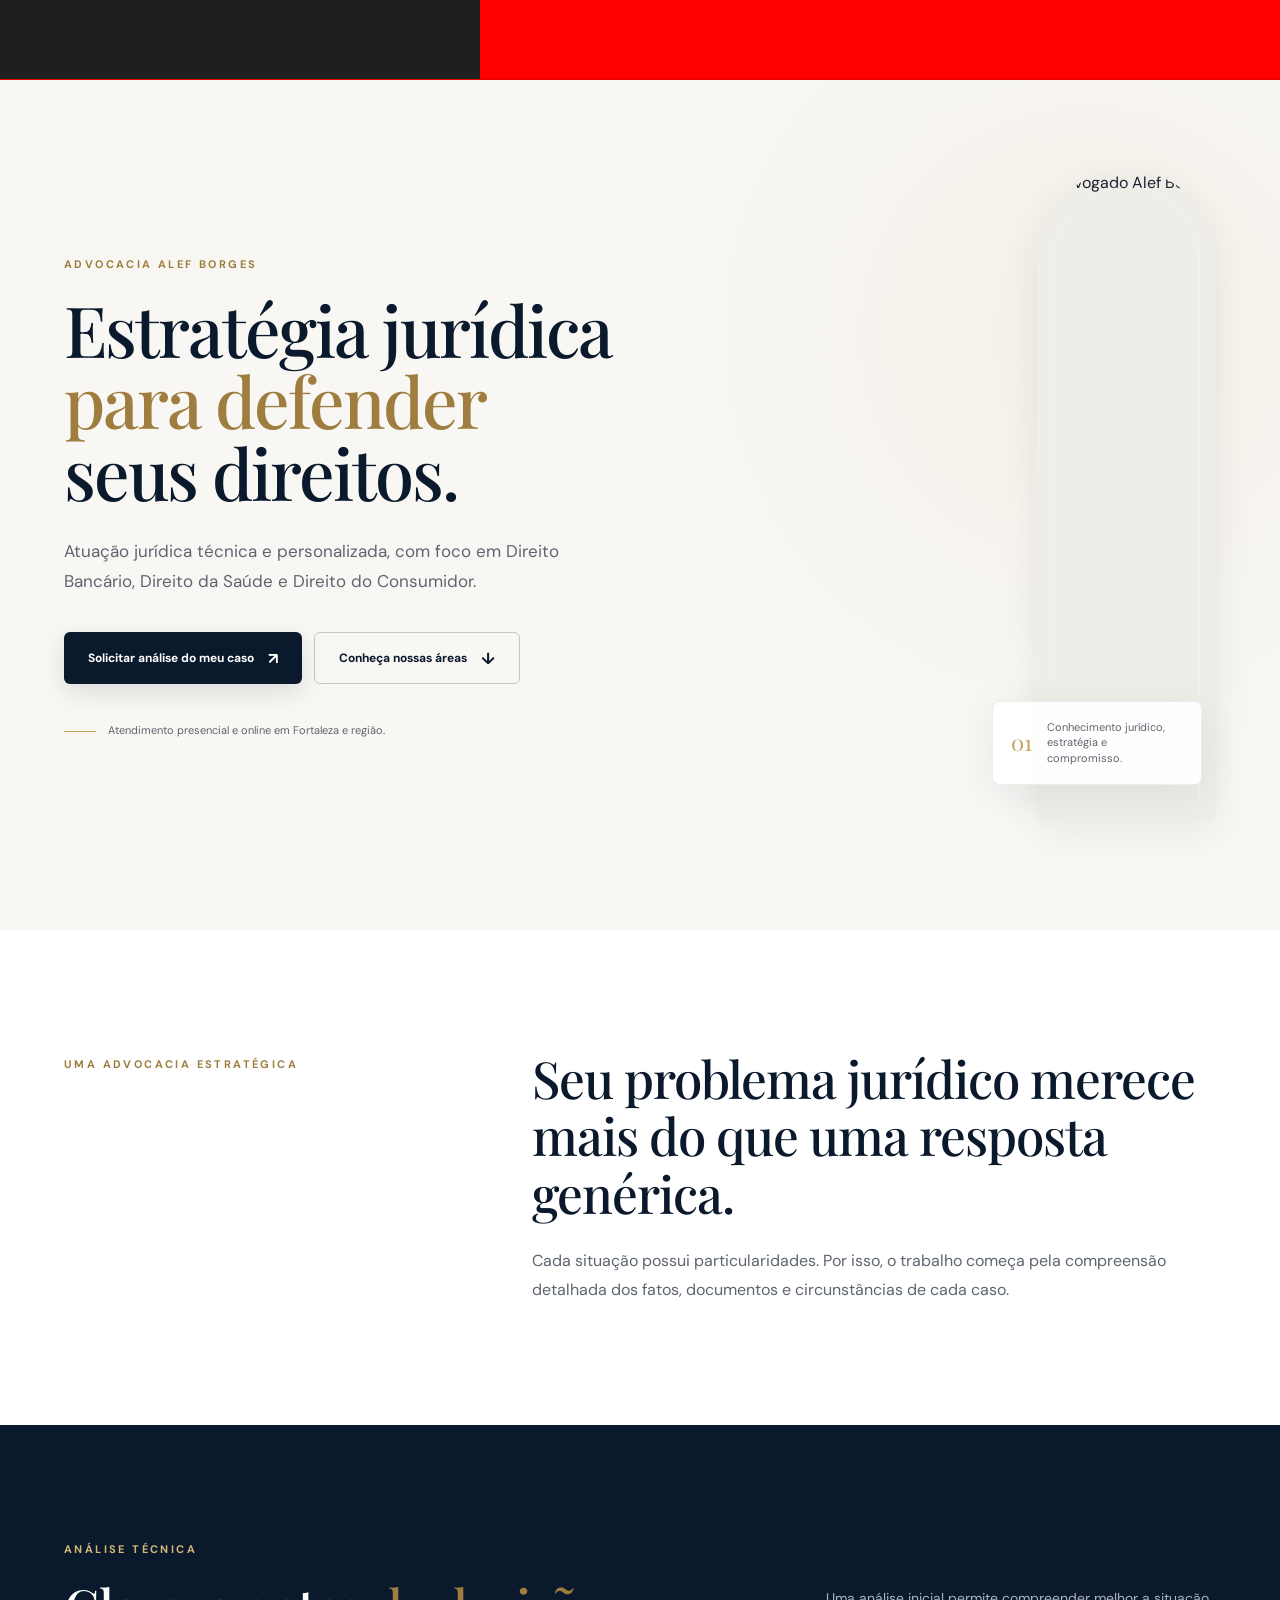
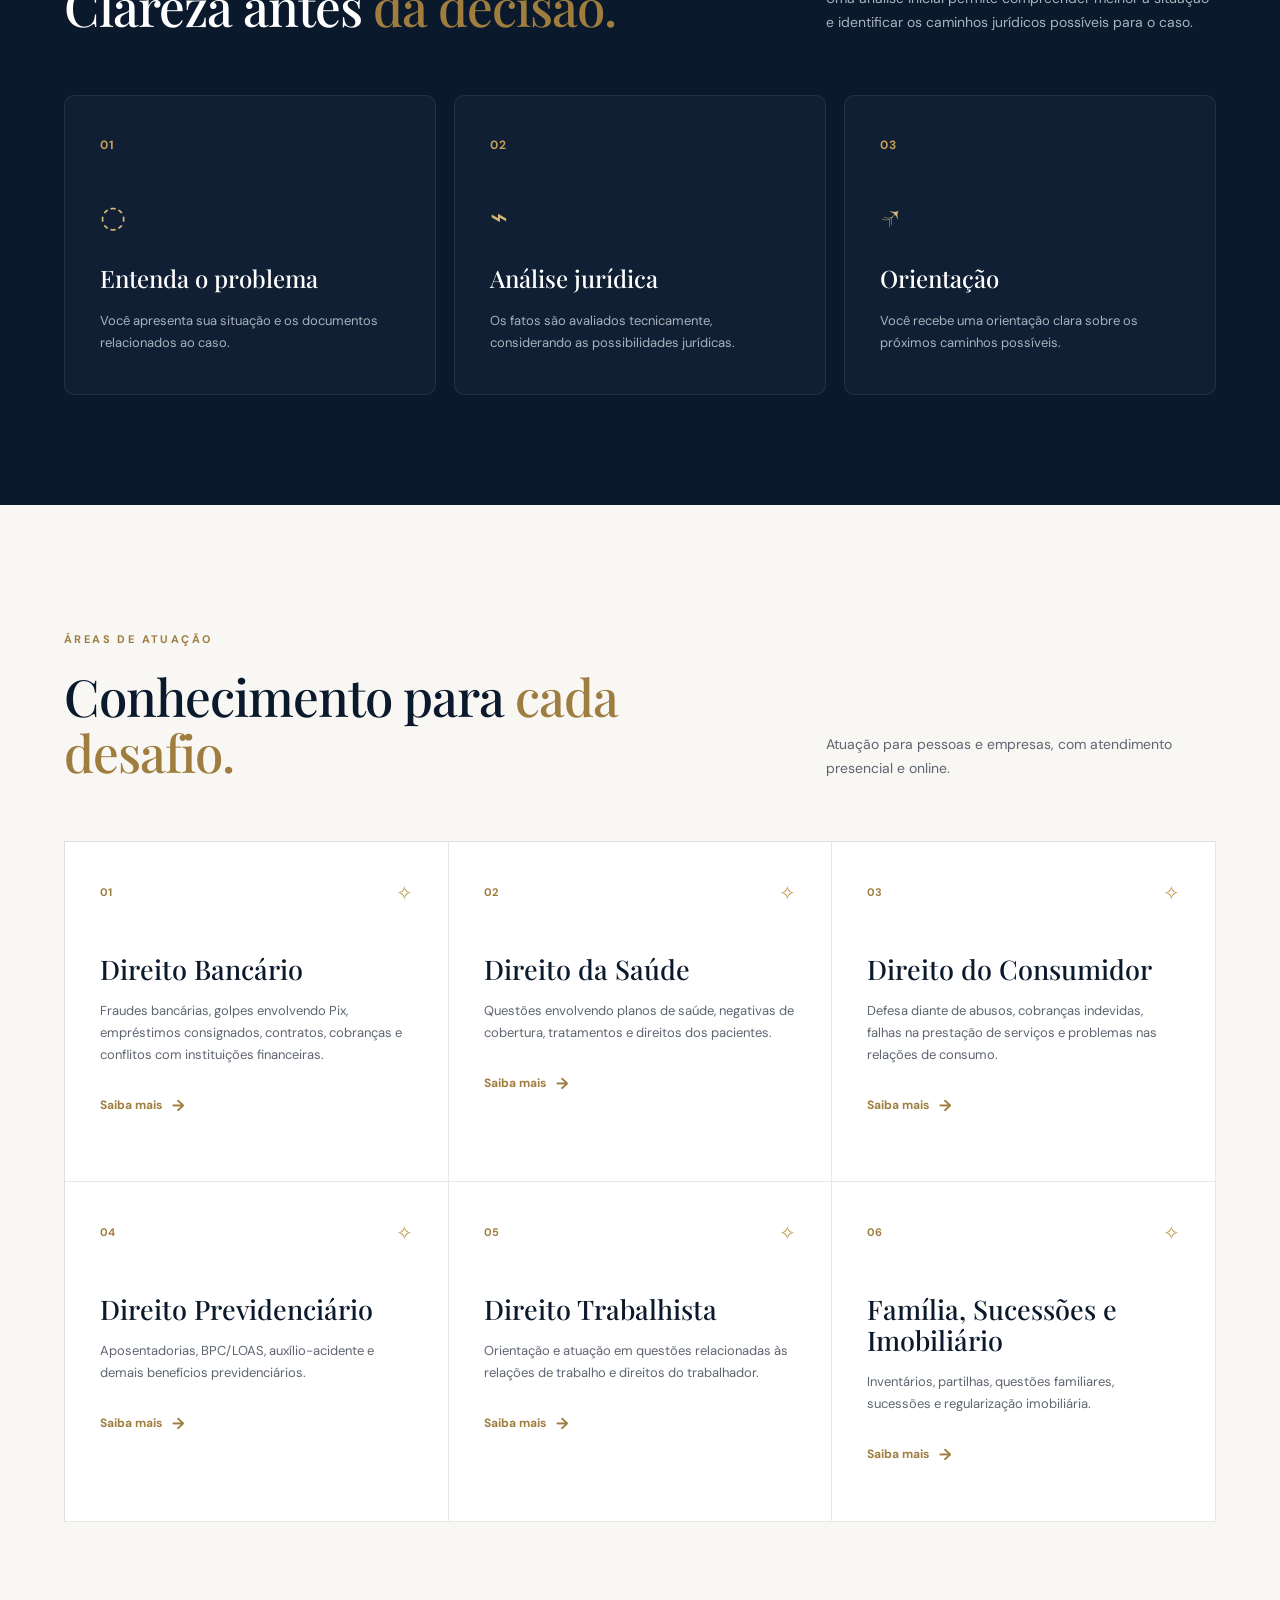
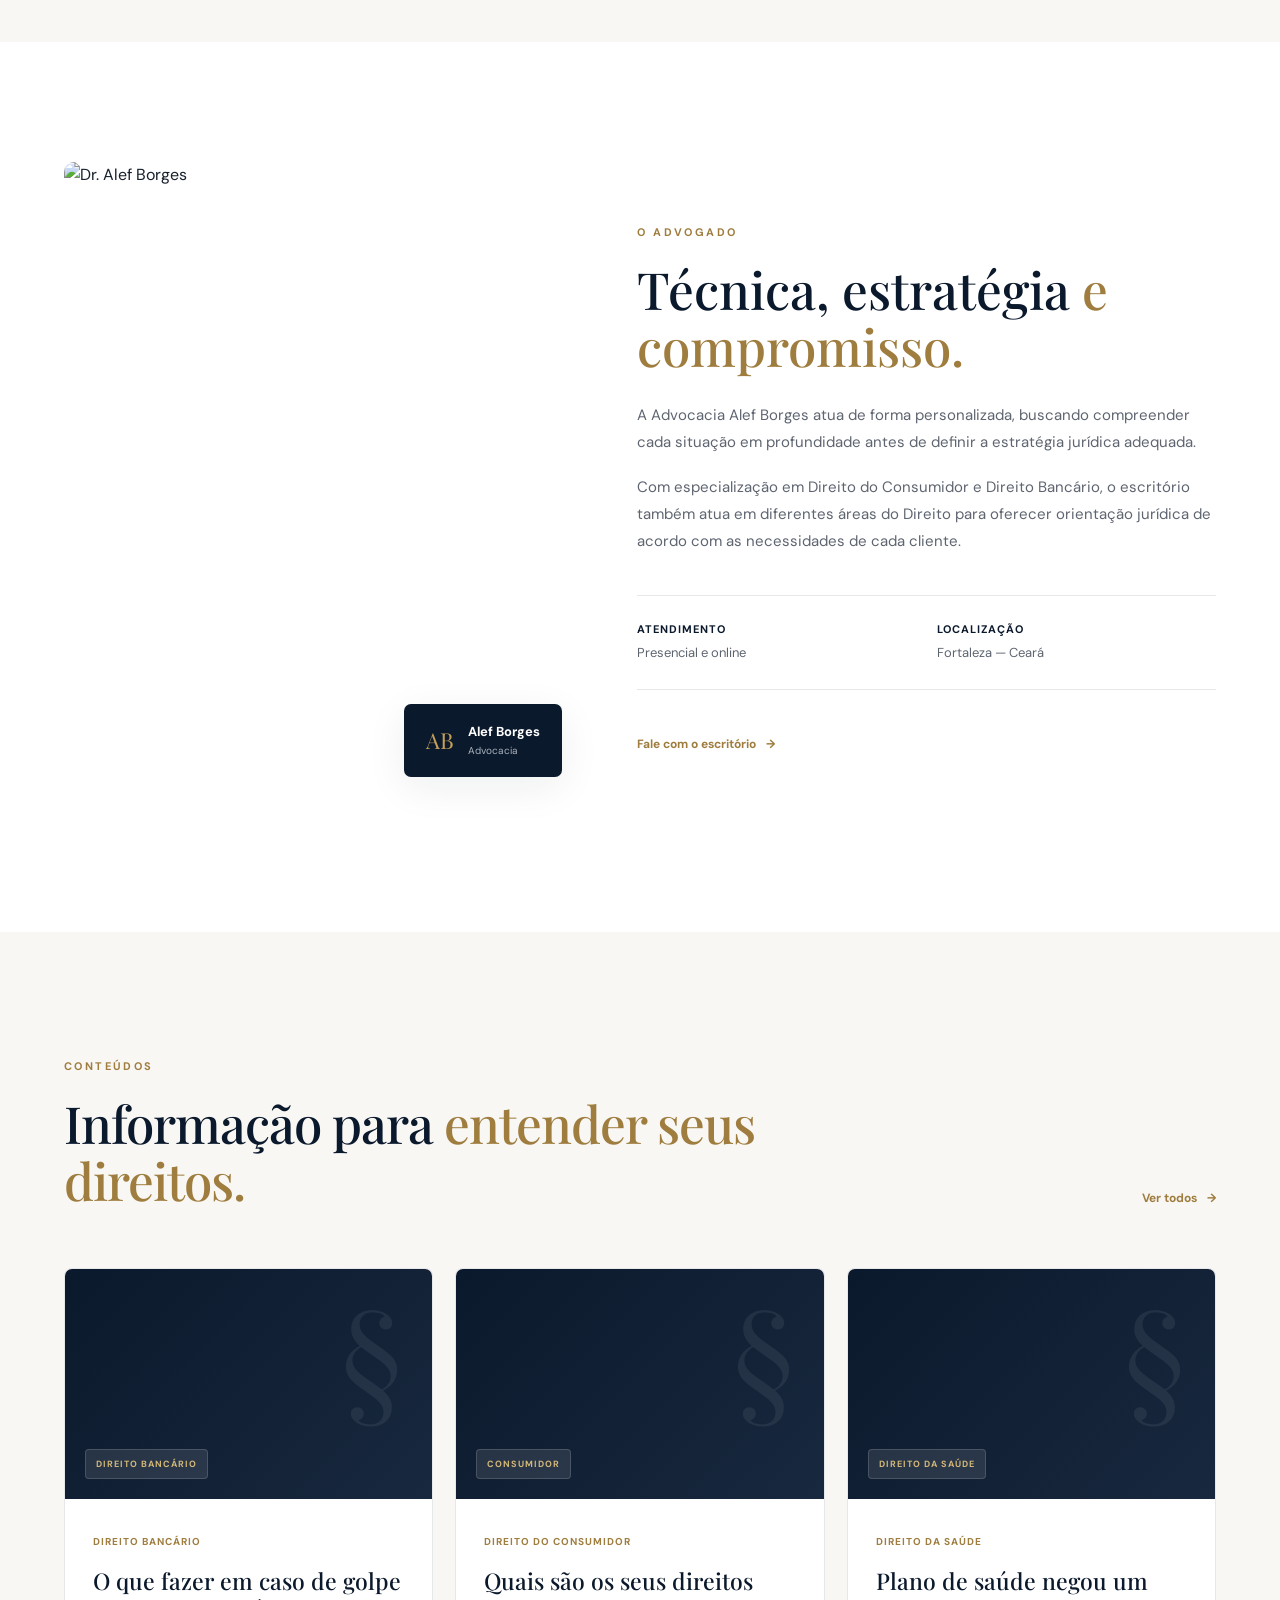
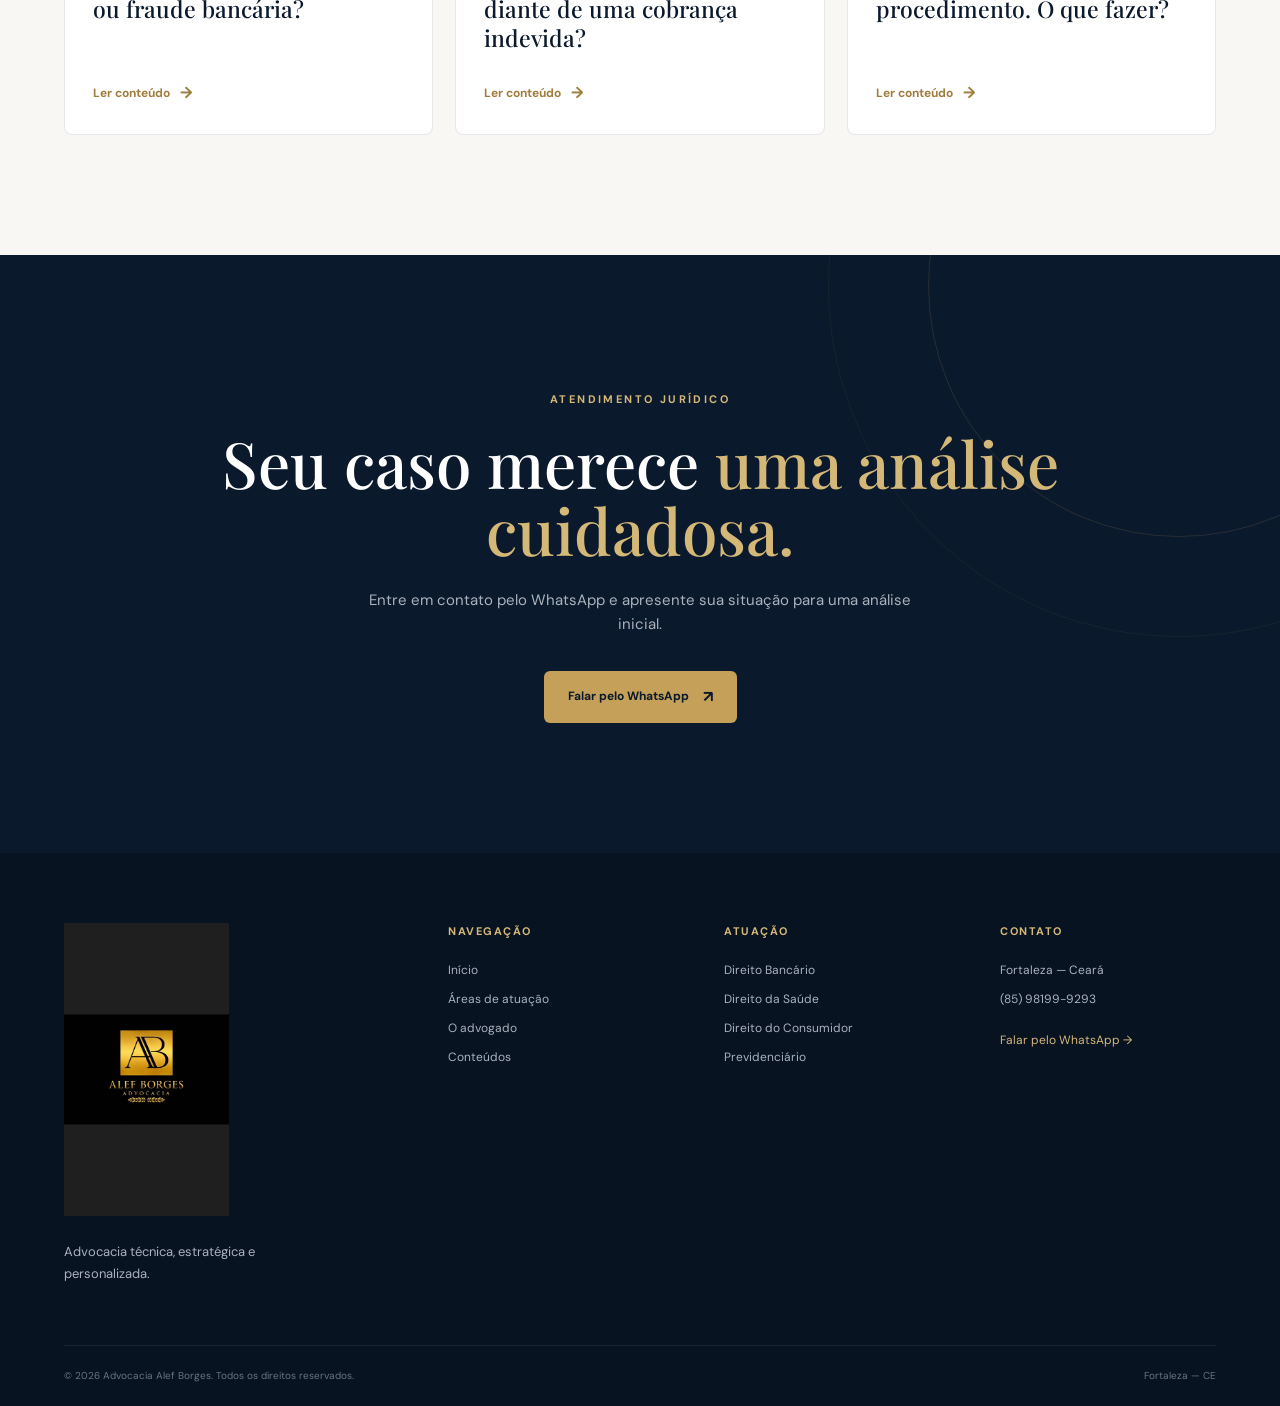
==== index.html @ 66e37d35 "OK" ====
<!DOCTYPE html>
<html lang="pt-BR">

<head>

    <meta charset="UTF-8">

    <meta name="viewport" content="width=device-width, initial-scale=1.0">

    <meta
        name="description"
        content="Advocacia Alef Borges. Atuação jurídica em Direito Bancário, Direito da Saúde, Direito do Consumidor, Previdenciário, Trabalhista, Imobiliário e Família e Sucessões."
    >

    <meta name="theme-color" content="#0B192C">

    <title>Advocacia Alef Borges | Fortaleza - CE</title>


    <!-- GOOGLE FONTS -->

    <link rel="preconnect" href="https://fonts.googleapis.com">

    <link
        rel="preconnect"
        href="https://fonts.gstatic.com"
        crossorigin
    >

    <link
        href="https://fonts.googleapis.com/css2?family=DM+Sans:wght@400;500;600;700&family=Playfair+Display:wght@400;500;600;700&display=swap"
        rel="stylesheet"
    >


    <!-- CSS -->

    <link
        rel="stylesheet"
        href="css/style.css"
    >

</head>


<body>


    <!-- =====================================================
         HEADER
    ====================================================== -->

<header class="site-header" style="height:80px!important; min-height:80px!important; max-height:80px!important; background:red!important; overflow:hidden!important;">
        <div class="header-inner">


            <!-- LOGO -->

            <a
                href="#inicio"
                class="logo"
                aria-label="Alef Borges Advocacia"
            >

                <img
                    src="img/logo.png"
                    alt="Alef Borges Advocacia"
                >

            </a>


            <!-- MENU -->

            <nav
                class="main-nav"
                aria-label="Navegação principal"
            >

                <ul>

                    <li>
                        <a href="#inicio">
                            Início
                        </a>
                    </li>

                    <li>
                        <a href="#atuacao">
                            Áreas de atuação
                        </a>
                    </li>

                    <li>
                        <a href="#sobre">
                            O advogado
                        </a>
                    </li>

                    <li>
                        <a href="#conteudos">
                            Conteúdos
                        </a>
                    </li>

                    <li>
                        <a href="#contato">
                            Contato
                        </a>
                    </li>

                </ul>

            </nav>


            <!-- CTA -->

            <a
                href="https://wa.me/558598199293"
                class="header-cta"
                target="_blank"
                rel="noopener noreferrer"
            >
                Fale conosco
            </a>

        </div>

    </header>


    <main id="inicio">


        <!-- =====================================================
             HERO
        ====================================================== -->

        <section class="hero">

            <div class="container hero-grid">


                <!-- TEXTO -->

                <div class="hero-content">

                    <span class="eyebrow">
                        Advocacia Alef Borges
                    </span>


                    <h1>
                        Estratégia jurídica
                        <em>para defender</em>
                        seus direitos.
                    </h1>


                    <p class="hero-description">

                        Atuação jurídica técnica e personalizada,
                        com foco em Direito Bancário, Direito da Saúde
                        e Direito do Consumidor.

                    </p>


                    <div class="hero-actions">

                        <a
                            href="https://wa.me/558598199293"
                            target="_blank"
                            rel="noopener noreferrer"
                            class="btn btn-primary"
                        >

                            Solicitar análise do meu caso

                            <span>
                                ↗
                            </span>

                        </a>


                        <a
                            href="#atuacao"
                            class="btn btn-outline"
                        >

                            Conheça nossas áreas

                            <span>
                                ↓
                            </span>

                        </a>

                    </div>


                    <div class="hero-note">

                        <span class="note-line"></span>

                        <span>
                            Atendimento presencial e online
                            em Fortaleza e região.
                        </span>

                    </div>

                </div>


                <!-- FOTO -->

                <div class="hero-visual">

                    <div class="hero-frame">

                        <img
                            src="img/alef-01.jpg"
                            alt="Advogado Alef Borges"
                            loading="eager"
                        >

                    </div>


                    <div class="hero-caption">

                        <span>
                            01
                        </span>

                        <p>
                            Conhecimento jurídico,
                            estratégia e compromisso.
                        </p>

                    </div>

                </div>

            </div>

        </section>


        <!-- =====================================================
             INTRO
        ====================================================== -->

        <section class="intro">

            <div class="container intro-grid">


                <div>

                    <span class="eyebrow">
                        Uma advocacia estratégica
                    </span>

                </div>


                <div class="intro-text">

                    <h2>
                        Seu problema jurídico
                        merece mais do que uma
                        resposta genérica.
                    </h2>


                    <p>

                        Cada situação possui particularidades.
                        Por isso, o trabalho começa pela compreensão
                        detalhada dos fatos, documentos e circunstâncias
                        de cada caso.

                    </p>

                </div>

            </div>

        </section>


        <!-- =====================================================
             ANÁLISE TÉCNICA
        ====================================================== -->

        <section class="analysis section-dark">

            <div class="container">


                <div class="section-header light">

                    <div>

                        <span class="eyebrow">
                            Análise técnica
                        </span>


                        <h2>
                            Clareza antes
                            <em>da decisão.</em>
                        </h2>

                    </div>


                    <p>

                        Uma análise inicial permite compreender melhor
                        a situação e identificar os caminhos jurídicos
                        possíveis para o caso.

                    </p>

                </div>


                <div class="analysis-grid">


                    <article class="analysis-card">

                        <span class="card-number">
                            01
                        </span>


                        <div class="card-icon">
                            ◌
                        </div>


                        <h3>
                            Entenda o problema
                        </h3>


                        <p>

                            Você apresenta sua situação e os documentos
                            relacionados ao caso.

                        </p>

                    </article>


                    <article class="analysis-card">

                        <span class="card-number">
                            02
                        </span>


                        <div class="card-icon">
                            ⌁
                        </div>


                        <h3>
                            Análise jurídica
                        </h3>


                        <p>

                            Os fatos são avaliados tecnicamente,
                            considerando as possibilidades jurídicas.

                        </p>

                    </article>


                    <article class="analysis-card">

                        <span class="card-number">
                            03
                        </span>


                        <div class="card-icon">
                            ↗
                        </div>


                        <h3>
                            Orientação
                        </h3>


                        <p>

                            Você recebe uma orientação clara sobre
                            os próximos caminhos possíveis.

                        </p>

                    </article>

                </div>

            </div>

        </section>


        <!-- =====================================================
             ÁREAS DE ATUAÇÃO
        ====================================================== -->

        <section
            class="practice section"
            id="atuacao"
        >

            <div class="container">


                <div class="section-header">

                    <div>

                        <span class="eyebrow">
                            Áreas de atuação
                        </span>


                        <h2>
                            Conhecimento para
                            <em>cada desafio.</em>
                        </h2>

                    </div>


                    <p>

                        Atuação para pessoas e empresas,
                        com atendimento presencial e online.

                    </p>

                </div>


                <div class="practice-grid">


                    <!-- 01 -->

                    <article class="practice-card">

                        <div class="practice-top">

                            <span class="practice-number">
                                01
                            </span>

                            <span class="practice-symbol">
                                ✧
                            </span>

                        </div>


                        <h3>
                            Direito Bancário
                        </h3>


                        <p>

                            Fraudes bancárias, golpes envolvendo Pix,
                            empréstimos consignados, contratos,
                            cobranças e conflitos com instituições
                            financeiras.

                        </p>


                        <a
                            href="https://wa.me/558598199293"
                            target="_blank"
                            rel="noopener noreferrer"
                            class="card-link"
                        >

                            Saiba mais

                            <span>
                                →
                            </span>

                        </a>

                    </article>


                    <!-- 02 -->

                    <article class="practice-card">

                        <div class="practice-top">

                            <span class="practice-number">
                                02
                            </span>

                            <span class="practice-symbol">
                                ✧
                            </span>

                        </div>


                        <h3>
                            Direito da Saúde
                        </h3>


                        <p>

                            Questões envolvendo planos de saúde,
                            negativas de cobertura, tratamentos
                            e direitos dos pacientes.

                        </p>


                        <a
                            href="https://wa.me/558598199293"
                            target="_blank"
                            rel="noopener noreferrer"
                            class="card-link"
                        >

                            Saiba mais

                            <span>
                                →
                            </span>

                        </a>

                    </article>


                    <!-- 03 -->

                    <article class="practice-card">

                        <div class="practice-top">

                            <span class="practice-number">
                                03
                            </span>

                            <span class="practice-symbol">
                                ✧
                            </span>

                        </div>


                        <h3>
                            Direito do Consumidor
                        </h3>


                        <p>

                            Defesa diante de abusos, cobranças indevidas,
                            falhas na prestação de serviços e problemas
                            nas relações de consumo.

                        </p>


                        <a
                            href="https://wa.me/558598199293"
                            target="_blank"
                            rel="noopener noreferrer"
                            class="card-link"
                        >

                            Saiba mais

                            <span>
                                →
                            </span>

                        </a>

                    </article>


                    <!-- 04 -->

                    <article class="practice-card">

                        <div class="practice-top">

                            <span class="practice-number">
                                04
                            </span>

                            <span class="practice-symbol">
                                ✧
                            </span>

                        </div>


                        <h3>
                            Direito Previdenciário
                        </h3>


                        <p>

                            Aposentadorias, BPC/LOAS, auxílio-acidente
                            e demais benefícios previdenciários.

                        </p>


                        <a
                            href="https://wa.me/558598199293"
                            target="_blank"
                            rel="noopener noreferrer"
                            class="card-link"
                        >

                            Saiba mais

                            <span>
                                →
                            </span>

                        </a>

                    </article>


                    <!-- 05 -->

                    <article class="practice-card">

                        <div class="practice-top">

                            <span class="practice-number">
                                05
                            </span>

                            <span class="practice-symbol">
                                ✧
                            </span>

                        </div>


                        <h3>
                            Direito Trabalhista
                        </h3>


                        <p>

                            Orientação e atuação em questões relacionadas
                            às relações de trabalho e direitos do trabalhador.

                        </p>


                        <a
                            href="https://wa.me/558598199293"
                            target="_blank"
                            rel="noopener noreferrer"
                            class="card-link"
                        >

                            Saiba mais

                            <span>
                                →
                            </span>

                        </a>

                    </article>


                    <!-- 06 -->

                    <article class="practice-card">

                        <div class="practice-top">

                            <span class="practice-number">
                                06
                            </span>

                            <span class="practice-symbol">
                                ✧
                            </span>

                        </div>


                        <h3>
                            Família, Sucessões e Imobiliário
                        </h3>


                        <p>

                            Inventários, partilhas, questões familiares,
                            sucessões e regularização imobiliária.

                        </p>


                        <a
                            href="https://wa.me/558598199293"
                            target="_blank"
                            rel="noopener noreferrer"
                            class="card-link"
                        >

                            Saiba mais

                            <span>
                                →
                            </span>

                        </a>

                    </article>

                </div>

            </div>

        </section>


        <!-- =====================================================
             SOBRE
        ====================================================== -->

        <section
            class="about section"
            id="sobre"
        >

            <div class="container about-grid">


                <div class="about-image">

                    <img
                        src="img/alef-02.jpg"
                        alt="Dr. Alef Borges"
                        loading="lazy"
                    >


                    <div class="about-image-label">

                        <span>
                            AB
                        </span>


                        <div>

                            <strong>
                                Alef Borges
                            </strong>

                            <small>
                                Advocacia
                            </small>

                        </div>

                    </div>

                </div>


                <div class="about-content">

                    <span class="eyebrow">
                        O advogado
                    </span>


                    <h2>
                        Técnica, estratégia
                        <em>e compromisso.</em>
                    </h2>


                    <p>

                        A Advocacia Alef Borges atua de forma personalizada,
                        buscando compreender cada situação em profundidade
                        antes de definir a estratégia jurídica adequada.

                    </p>


                    <p>

                        Com especialização em Direito do Consumidor e
                        Direito Bancário, o escritório também atua em
                        diferentes áreas do Direito para oferecer orientação
                        jurídica de acordo com as necessidades de cada cliente.

                    </p>


                    <div class="about-details">

                        <div>

                            <strong>
                                Atendimento
                            </strong>

                            <span>
                                Presencial e online
                            </span>

                        </div>


                        <div>

                            <strong>
                                Localização
                            </strong>

                            <span>
                                Fortaleza — Ceará
                            </span>

                        </div>

                    </div>


                    <a
                        href="https://wa.me/558598199293"
                        target="_blank"
                        rel="noopener noreferrer"
                        class="text-link"
                    >

                        Fale com o escritório

                        <span>
                            →
                        </span>

                    </a>

                </div>

            </div>

        </section>


        <!-- =====================================================
             CONTEÚDOS
        ====================================================== -->

        <section
            class="articles section"
            id="conteudos"
        >

            <div class="container">


                <div class="section-header">

                    <div>

                        <span class="eyebrow">
                            Conteúdos
                        </span>


                        <h2>
                            Informação para
                            <em>entender seus direitos.</em>
                        </h2>

                    </div>


                    <a
                        href="#conteudos"
                        class="text-link"
                    >

                        Ver todos

                        <span>
                            →
                        </span>

                    </a>

                </div>


                <div class="articles-grid">


                    <!-- ARTIGO 01 -->

                    <article class="article-card">

                        <div class="article-image">

                            <span>
                                Direito Bancário
                            </span>

                        </div>


                        <div class="article-content">

                            <small>
                                Direito Bancário
                            </small>


                            <h3>
                                O que fazer em caso de golpe ou fraude bancária?
                            </h3>


                            <a
                                href="#"
                                class="card-link"
                            >

                                Ler conteúdo

                                <span>
                                    →
                                </span>

                            </a>

                        </div>

                    </article>


                    <!-- ARTIGO 02 -->

                    <article class="article-card">

                        <div class="article-image">

                            <span>
                                Consumidor
                            </span>

                        </div>


                        <div class="article-content">

                            <small>
                                Direito do Consumidor
                            </small>


                            <h3>
                                Quais são os seus direitos diante de uma cobrança indevida?
                            </h3>


                            <a
                                href="#"
                                class="card-link"
                            >

                                Ler conteúdo

                                <span>
                                    →
                                </span>

                            </a>

                        </div>

                    </article>


                    <!-- ARTIGO 03 -->

                    <article class="article-card">

                        <div class="article-image">

                            <span>
                                Direito da Saúde
                            </span>

                        </div>


                        <div class="article-content">

                            <small>
                                Direito da Saúde
                            </small>


                            <h3>
                                Plano de saúde negou um procedimento. O que fazer?
                            </h3>


                            <a
                                href="#"
                                class="card-link"
                            >

                                Ler conteúdo

                                <span>
                                    →
                                </span>

                            </a>

                        </div>

                    </article>

                </div>

            </div>

        </section>


        <!-- =====================================================
             CTA FINAL
        ====================================================== -->

        <section
            class="final-cta"
            id="contato"
        >

            <div class="container final-cta-inner">

                <span class="eyebrow">
                    Atendimento jurídico
                </span>


                <h2>
                    Seu caso merece
                    <em>uma análise cuidadosa.</em>
                </h2>


                <p>

                    Entre em contato pelo WhatsApp e apresente
                    sua situação para uma análise inicial.

                </p>


                <a
                    href="https://wa.me/558598199293"
                    target="_blank"
                    rel="noopener noreferrer"
                    class="btn btn-gold"
                >

                    Falar pelo WhatsApp

                    <span>
                        ↗
                    </span>

                </a>

            </div>

        </section>

    </main>


    <!-- =====================================================
         FOOTER
    ====================================================== -->

    <footer class="footer">

        <div class="container footer-grid">


            <div class="footer-brand">

                <img
                    src="img/logo.png"
                    alt="Advocacia Alef Borges"
                >


                <p>

                    Advocacia técnica, estratégica
                    e personalizada.

                </p>

            </div>


            <div class="footer-column">

                <h3>
                    Navegação
                </h3>


                <a href="#inicio">
                    Início
                </a>

                <a href="#atuacao">
                    Áreas de atuação
                </a>

                <a href="#sobre">
                    O advogado
                </a>

                <a href="#conteudos">
                    Conteúdos
                </a>

            </div>


            <div class="footer-column">

                <h3>
                    Atuação
                </h3>


                <a href="#atuacao">
                    Direito Bancário
                </a>

                <a href="#atuacao">
                    Direito da Saúde
                </a>

                <a href="#atuacao">
                    Direito do Consumidor
                </a>

                <a href="#atuacao">
                    Previdenciário
                </a>

            </div>


            <div class="footer-column">

                <h3>
                    Contato
                </h3>


                <span>
                    Fortaleza — Ceará
                </span>


                <a
                    href="https://wa.me/558598199293"
                    target="_blank"
                    rel="noopener noreferrer"
                >
                    (85) 98199-9293
                </a>


                <a
                    href="https://wa.me/558598199293"
                    target="_blank"
                    rel="noopener noreferrer"
                    class="footer-whatsapp"
                >

                    Falar pelo WhatsApp →

                </a>

            </div>

        </div>


        <div class="container footer-bottom">

            <span>
                © 2026 Advocacia Alef Borges. Todos os direitos reservados.
            </span>


            <span>
                Fortaleza — CE
            </span>

        </div>

    </footer>


    <script src="js/script.js"></script>

</body>

</html>
---- css/style.css ----
/* =========================================================
   ADVOCACIA ALEF BORGES
   Premium Legal Landing Page
========================================================= */


/* =========================================================
   ROOT
========================================================= */

:root {

    --navy: #0b192c;
    --navy-soft: #101f34;
    --navy-light: #18283e;

    --gold: #c5a059;
    --gold-light: #d4b878;
    --gold-dark: #9f7d3f;

    --cream: #f8f7f4;
    --cream-dark: #efede7;

    --white: #ffffff;

    --text: #17202c;
    --text-soft: #5e6570;
    --text-light: #aab2bd;

    --border: rgba(11, 25, 44, 0.10);

    --serif: "Playfair Display", Georgia, serif;
    --sans: "DM Sans", Arial, sans-serif;

    --container: 1200px;

    --radius: 10px;

    --shadow:
        0 10px 40px rgba(11, 25, 44, 0.07);

    --shadow-hover:
        0 18px 45px rgba(11, 25, 44, 0.12);

}


/* =========================================================
   RESET
========================================================= */

* {
    margin: 0;
    padding: 0;
    box-sizing: border-box;
}

html {
    scroll-behavior: smooth;
}

body {
    background: var(--cream);
    color: var(--text);

    font-family: var(--sans);

    line-height: 1.6;

    overflow-x: hidden;
}

img {
    display: block;
    max-width: 100%;
}

a {
    color: inherit;
    text-decoration: none;
}

button,
a {
    transition:
        color 0.3s ease,
        background 0.3s ease,
        border 0.3s ease,
        transform 0.3s ease,
        box-shadow 0.3s ease;
}


/* =========================================================
   CONTAINER
========================================================= */

.container {
    width: min(90%, var(--container));
    margin-inline: auto;
}


/* =========================================================
   HEADER
========================================================= */

.site-header {

    position: sticky;
    top: 0;

    z-index: 1000;

    background: rgba(248, 247, 244, 0.88);

    border-bottom: 1px solid var(--border);

    backdrop-filter: blur(14px);
    -webkit-backdrop-filter: blur(14px);

}

.header-inner {

    min-height: 88px;

    display: flex;
    align-items: center;
    justify-content: space-between;

    gap: 40px;

}


/* Logo */

.brand {
    display: block;

    flex-shrink: 0;

}

.brand img {

    width: 170px;
    height: auto;

    object-fit: contain;

}


/* Navigation */

.main-nav {

    display: flex;
    align-items: center;

    gap: 34px;

}

.main-nav a {

    position: relative;

    color: #333c48;

    font-size: 13px;
    font-weight: 500;

}

.main-nav a::after {

    content: "";

    position: absolute;

    left: 0;
    bottom: -8px;

    width: 0;
    height: 1px;

    background: var(--gold);

    transition: width 0.3s ease;

}

.main-nav a:hover {
    color: var(--gold-dark);
}

.main-nav a:hover::after {
    width: 100%;
}


/* Header CTA */

.header-cta {

    display: inline-flex;

    align-items: center;
    justify-content: center;

    padding: 12px 20px;

    background: var(--navy);

    color: var(--white);

    border-radius: 6px;

    font-size: 12px;
    font-weight: 600;

    white-space: nowrap;

}

.header-cta:hover {

    background: var(--gold-dark);

    transform: translateY(-2px);

    box-shadow: 0 8px 20px rgba(11, 25, 44, 0.15);

}


/* =========================================================
   GLOBAL TYPOGRAPHY
========================================================= */

.eyebrow {

    display: inline-block;

    margin-bottom: 20px;

    color: var(--gold-dark);

    font-size: 11px;
    font-weight: 700;

    letter-spacing: 2.4px;

    text-transform: uppercase;

}

h1,
h2,
h3 {

    font-family: var(--serif);

    font-weight: 500;

}

h1 em,
h2 em {

    color: var(--gold-dark);

    font-style: normal;

}


/* =========================================================
   BUTTONS
========================================================= */

.btn {

    display: inline-flex;

    align-items: center;
    justify-content: center;

    gap: 14px;

    min-height: 52px;

    padding: 0 24px;

    border-radius: 6px;

    font-size: 12px;
    font-weight: 700;

}

.btn span {
    font-size: 16px;
}

.btn-primary {

    background: var(--navy);

    color: var(--white);

    box-shadow:
        0 8px 24px rgba(11, 25, 44, 0.12);

}

.btn-primary:hover {

    background: var(--gold-dark);

    transform: translateY(-2px);

    box-shadow:
        0 12px 28px rgba(11, 25, 44, 0.18);

}

.btn-outline {

    border: 1px solid rgba(11, 25, 44, 0.22);

    color: var(--navy);

}

.btn-outline:hover {

    background: var(--navy);

    color: var(--white);

    border-color: var(--navy);

}

.btn-gold {

    background: var(--gold);

    color: var(--navy);

}

.btn-gold:hover {

    background: var(--gold-light);

    transform: translateY(-2px);

    box-shadow:
        0 12px 30px rgba(0, 0, 0, 0.2);

}


/* =========================================================
   HERO
========================================================= */

.hero {

    min-height: calc(100vh - 88px);

    display: flex;
    align-items: center;

    padding: 90px 0 110px;

    background:
        radial-gradient(
            circle at 85% 30%,
            rgba(197, 160, 89, 0.08),
            transparent 35%
        );

}

.hero-grid {

    display: grid;

    grid-template-columns: 1.05fr 0.95fr;

    align-items: center;

    gap: 90px;

}


/* Hero text */

.hero-content {
    max-width: 650px;
}

.hero h1 {

    max-width: 680px;

    margin-bottom: 28px;

    color: var(--navy);

    font-size: clamp(48px, 5.5vw, 76px);

    line-height: 1.02;

    letter-spacing: -2px;

}

.hero-description {

    max-width: 570px;

    margin-bottom: 36px;

    color: var(--text-soft);

    font-size: 17px;

    line-height: 1.75;

}

.hero-actions {

    display: flex;

    align-items: center;

    flex-wrap: wrap;

    gap: 12px;

}

.hero-note {

    display: flex;

    align-items: center;

    gap: 12px;

    margin-top: 38px;

    color: var(--text-soft);

    font-size: 11px;

}

.note-line {

    width: 32px;
    height: 1px;

    background: var(--gold);

}


/* Hero image */

.hero-visual {

    position: relative;

    max-width: 500px;

    margin-left: auto;

}

.hero-frame {

    position: relative;

    height: 650px;

    overflow: hidden;

    border-radius: 140px 140px 10px 10px;

    background: var(--cream-dark);

    box-shadow: var(--shadow);

}

.hero-frame::after {

    content: "";

    position: absolute;

    inset: 16px;

    border: 1px solid rgba(255, 255, 255, 0.28);

    border-radius: 125px 125px 5px 5px;

    pointer-events: none;

}

.hero-frame img {

    width: 100%;
    height: 100%;

    object-fit: cover;

    object-position: center;

}

.hero-caption {

    position: absolute;

    left: -45px;
    bottom: 35px;

    width: 210px;

    display: flex;

    align-items: center;

    gap: 15px;

    padding: 18px;

    background: rgba(255, 255, 255, 0.94);

    border: 1px solid rgba(11, 25, 44, 0.08);

    border-radius: 8px;

    box-shadow: var(--shadow);

}

.hero-caption span {

    color: var(--gold);

    font-family: var(--serif);

    font-size: 22px;

}

.hero-caption p {

    color: var(--text-soft);

    font-size: 11px;

    line-height: 1.4;

}


/* =========================================================
   INTRO
========================================================= */

.intro {

    padding: 120px 0;

    background: var(--white);

}

.intro-grid {

    display: grid;

    grid-template-columns: 0.7fr 1.3fr;

    gap: 100px;

}

.intro-text {

    max-width: 760px;

}

.intro h2 {

    margin-bottom: 25px;

    color: var(--navy);

    font-size: clamp(38px, 4vw, 58px);

    line-height: 1.12;

    letter-spacing: -1px;

}

.intro p {

    max-width: 650px;

    color: var(--text-soft);

    font-size: 16px;

    line-height: 1.8;

}


/* =========================================================
   DARK SECTIONS
========================================================= */

.section-dark {

    background: var(--navy);

    color: var(--white);

}

.analysis {

    padding: 110px 0;

}

.section-header {

    display: flex;

    align-items: flex-end;

    justify-content: space-between;

    gap: 50px;

    margin-bottom: 60px;

}

.section-header > div {
    max-width: 700px;
}

.section-header h2 {

    color: var(--navy);

    font-size: clamp(38px, 4vw, 56px);

    line-height: 1.1;

    letter-spacing: -1px;

}

.section-header > p {

    max-width: 390px;

    color: var(--text-soft);

    font-size: 14px;

    line-height: 1.7;

}


/* Light section heading */

.section-header.light h2 {
    color: var(--white);
}

.section-header.light .eyebrow {
    color: var(--gold-light);
}

.section-header.light > p {
    color: var(--text-light);
}


/* =========================================================
   ANALYSIS CARDS
========================================================= */

.analysis-grid {

    display: grid;

    grid-template-columns: repeat(3, 1fr);

    gap: 18px;

}

.analysis-card {

    position: relative;

    min-height: 300px;

    padding: 35px;

    background: var(--navy-soft);

    border: 1px solid rgba(255, 255, 255, 0.08);

    border-radius: var(--radius);

    transition:
        transform 0.3s ease,
        border 0.3s ease,
        box-shadow 0.3s ease;

}

.analysis-card:hover {

    transform: translateY(-6px);

    border-color: rgba(197, 160, 89, 0.35);

    box-shadow:
        0 20px 50px rgba(0, 0, 0, 0.18);

}

.card-number {

    color: var(--gold);

    font-size: 12px;
    font-weight: 700;

    letter-spacing: 1px;

}

.card-icon {

    margin: 35px 0 20px;

    color: var(--gold-light);

    font-family: var(--serif);

    font-size: 30px;

}

.analysis-card h3 {

    margin-bottom: 12px;

    font-size: 24px;

}

.analysis-card p {

    color: var(--text-light);

    font-size: 13px;

    line-height: 1.7;

}


/* =========================================================
   PRACTICE / ÁREAS
========================================================= */

.practice {

    background: var(--cream);

}

.section {

    padding: 120px 0;

}

.practice-grid {

    display: grid;

    grid-template-columns: repeat(3, 1fr);

    border-top: 1px solid var(--border);

    border-left: 1px solid var(--border);

}

.practice-card {

    min-height: 340px;

    padding: 35px;

    background: var(--white);

    border-right: 1px solid var(--border);

    border-bottom: 1px solid var(--border);

    transition:
        transform 0.3s ease,
        box-shadow 0.3s ease;

}

.practice-card:hover {

    position: relative;

    z-index: 2;

    transform: translateY(-5px);

    box-shadow: var(--shadow-hover);

}

.practice-top {

    display: flex;

    align-items: center;
    justify-content: space-between;

    margin-bottom: 45px;

}

.practice-number {

    color: var(--gold-dark);

    font-size: 11px;
    font-weight: 700;

}

.practice-symbol {

    color: var(--gold);

    font-size: 20px;

}

.practice-card h3 {

    margin-bottom: 15px;

    color: var(--navy);

    font-size: 27px;

    line-height: 1.15;

}

.practice-card p {

    margin-bottom: 25px;

    color: var(--text-soft);

    font-size: 13px;

    line-height: 1.7;

}

.card-link {

    display: inline-flex;

    align-items: center;

    gap: 10px;

    color: var(--gold-dark);

    font-size: 12px;
    font-weight: 700;

}

.card-link span {

    font-size: 16px;

    transition: transform 0.3s ease;

}

.card-link:hover span {

    transform: translateX(5px);

}


/* =========================================================
   ABOUT
========================================================= */

.about {

    background: var(--white);

}

.about-grid {

    display: grid;

    grid-template-columns: 0.9fr 1.1fr;

    align-items: center;

    gap: 100px;

}

.about-image {

    position: relative;

    height: 650px;

}

.about-image > img {

    width: 100%;
    height: 100%;

    object-fit: cover;

    border-radius: 10px;

}

.about-image-label {

    position: absolute;

    right: -25px;
    bottom: 35px;

    display: flex;

    align-items: center;

    gap: 14px;

    padding: 18px 22px;

    background: var(--navy);

    color: var(--white);

    border-radius: 7px;

    box-shadow: var(--shadow);

}

.about-image-label > span {

    color: var(--gold);

    font-family: var(--serif);

    font-size: 22px;

}

.about-image-label div {

    display: flex;

    flex-direction: column;

}

.about-image-label strong {

    font-size: 13px;

}

.about-image-label small {

    color: var(--text-light);

    font-size: 10px;

}

.about-content {

    max-width: 650px;

}

.about-content h2 {

    margin-bottom: 28px;

    color: var(--navy);

    font-size: clamp(40px, 4vw, 58px);

    line-height: 1.1;

}

.about-content p {

    margin-bottom: 18px;

    color: var(--text-soft);

    font-size: 15px;

    line-height: 1.8;

}

.about-details {

    display: grid;

    grid-template-columns: repeat(2, 1fr);

    gap: 20px;

    margin: 40px 0;

    padding: 25px 0;

    border-top: 1px solid var(--border);

    border-bottom: 1px solid var(--border);

}

.about-details div {

    display: flex;

    flex-direction: column;

    gap: 5px;

}

.about-details strong {

    color: var(--navy);

    font-size: 11px;

    text-transform: uppercase;

    letter-spacing: 1px;

}

.about-details span {

    color: var(--text-soft);

    font-size: 13px;

}

.text-link {

    display: inline-flex;

    align-items: center;

    gap: 10px;

    color: var(--gold-dark);

    font-size: 12px;
    font-weight: 700;

}

.text-link span {

    transition: transform 0.3s ease;

}

.text-link:hover span {

    transform: translateX(5px);

}


/* =========================================================
   ARTICLES
========================================================= */

.articles {

    background: var(--cream);

}

.articles-grid {

    display: grid;

    grid-template-columns: repeat(3, 1fr);

    gap: 22px;

}

.article-card {

    background: var(--white);

    border: 1px solid var(--border);

    border-radius: 8px;

    overflow: hidden;

    transition:
        transform 0.3s ease,
        box-shadow 0.3s ease;

}

.article-card:hover {

    transform: translateY(-5px);

    box-shadow: var(--shadow-hover);

}

.article-image {

    position: relative;

    height: 230px;

    display: flex;

    align-items: flex-end;

    padding: 20px;

    background:

        linear-gradient(
            135deg,
            var(--navy),
            var(--navy-light)
        );

}

.article-image::before {

    content: "§";

    position: absolute;

    top: 25px;
    right: 30px;

    color: rgba(255, 255, 255, 0.07);

    font-family: var(--serif);

    font-size: 120px;

    line-height: 1;

}

.article-image span {

    position: relative;
    z-index: 1;

    padding: 7px 10px;

    background: rgba(255, 255, 255, 0.1);

    color: var(--gold-light);

    border: 1px solid rgba(255, 255, 255, 0.15);

    border-radius: 4px;

    font-size: 9px;
    font-weight: 700;

    letter-spacing: 1px;

    text-transform: uppercase;

}

.article-content {

    padding: 28px;

}

.article-content small {

    color: var(--gold-dark);

    font-size: 10px;
    font-weight: 700;

    letter-spacing: 1px;

    text-transform: uppercase;

}

.article-content h3 {

    min-height: 90px;

    margin: 14px 0 22px;

    color: var(--navy);

    font-size: 23px;

    line-height: 1.25;

}


/* =========================================================
   FINAL CTA
========================================================= */

.final-cta {

    position: relative;

    padding: 130px 0;

    background: var(--navy);

    overflow: hidden;

}

.final-cta::before {

    content: "";

    position: absolute;

    width: 500px;
    height: 500px;

    right: -150px;
    top: -220px;

    border: 1px solid rgba(197, 160, 89, 0.15);

    border-radius: 50%;

}

.final-cta::after {

    content: "";

    position: absolute;

    width: 700px;
    height: 700px;

    right: -250px;
    top: -320px;

    border: 1px solid rgba(197, 160, 89, 0.07);

    border-radius: 50%;

}

.final-cta-inner {

    position: relative;

    z-index: 2;

    max-width: 850px;

    text-align: center;

}

.final-cta .eyebrow {

    color: var(--gold-light);

}

.final-cta h2 {

    margin-bottom: 25px;

    color: var(--white);

    font-size: clamp(42px, 5vw, 68px);

    line-height: 1.05;

}

.final-cta h2 em {

    color: var(--gold-light);

}

.final-cta p {

    max-width: 580px;

    margin: 0 auto 35px;

    color: var(--text-light);

    font-size: 15px;

}


/* =========================================================
   FOOTER
========================================================= */

.footer {

    background: #071321;

    color: var(--white);

    padding-top: 70px;

}

.footer-grid {

    display: grid;

    grid-template-columns: 1.5fr 1fr 1fr 1fr;

    gap: 60px;

    padding-bottom: 60px;

}

.footer-brand img {

    width: 165px;

    margin-bottom: 25px;

}

.footer-brand p {

    max-width: 260px;

    color: var(--text-light);

    font-size: 13px;

    line-height: 1.7;

}

.footer-column {

    display: flex;

    flex-direction: column;

    align-items: flex-start;

    gap: 10px;

}

.footer-column h3 {

    margin-bottom: 10px;

    color: var(--gold-light);

    font-family: var(--sans);

    font-size: 11px;
    font-weight: 700;

    letter-spacing: 1.5px;

    text-transform: uppercase;

}

.footer-column a,
.footer-column span {

    color: var(--text-light);

    font-size: 12px;

}

.footer-column a:hover {

    color: var(--gold-light);

}

.footer-whatsapp {

    margin-top: 12px;

    color: var(--gold-light) !important;

}

.footer-bottom {

    display: flex;

    justify-content: space-between;

    gap: 20px;

    padding: 22px 0;

    border-top: 1px solid rgba(255, 255, 255, 0.08);

    color: #697482;

    font-size: 10px;

}


/* =========================================================
   RESPONSIVIDADE
========================================================= */

@media (max-width: 1000px) {

    .main-nav {
        gap: 20px;
    }

    .hero-grid {

        grid-template-columns: 1fr 0.85fr;

        gap: 45px;

    }

    .hero h1 {
        font-size: 55px;
    }

    .hero-frame {
        height: 570px;
    }

    .intro-grid {
        gap: 50px;
    }

    .about-grid {
        gap: 55px;
    }

    .footer-grid {
        gap: 30px;
    }

}


@media (max-width: 768px) {

    /* Header */

    .header-inner {

        min-height: 75px;

    }

    .brand img {

        width: 145px;

    }

    .main-nav {
        display: none;
    }

    .header-cta {

        padding: 10px 14px;

        font-size: 11px;

    }


    /* Hero */

    .hero {

        min-height: auto;

        padding: 70px 0 80px;

    }

    .hero-grid {

        grid-template-columns: 1fr;

        gap: 55px;

    }

    .hero h1 {

        font-size: clamp(42px, 12vw, 58px);

        letter-spacing: -1.5px;

    }

    .hero-description {

        font-size: 15px;

    }

    .hero-actions {

        align-items: stretch;

        flex-direction: column;

    }

    .hero-actions .btn {

        width: 100%;

    }

    .hero-visual {

        width: 100%;

        max-width: 470px;

        margin-inline: auto;

    }

    .hero-frame {

        height: 560px;

        border-radius: 100px 100px 10px 10px;

    }

    .hero-caption {

        left: 15px;

        bottom: 20px;

    }


    /* Sections */

    .section {

        padding: 80px 0;

    }

    .intro {

        padding: 80px 0;

    }

    .intro-grid {

        grid-template-columns: 1fr;

        gap: 10px;

    }


    /* Section headers */

    .section-header {

        align-items: flex-start;

        flex-direction: column;

        gap: 20px;

        margin-bottom: 40px;

    }

    .section-header > p {

        max-width: 600px;

    }


    /* Analysis */

    .analysis {

        padding: 80px 0;

    }

    .analysis-grid {

        grid-template-columns: 1fr;

    }

    .analysis-card {

        min-height: auto;

    }


    /* Areas */

    .practice-grid {

        grid-template-columns: 1fr;

    }

    .practice-card {

        min-height: auto;

    }


    /* About */

    .about-grid {

        grid-template-columns: 1fr;

        gap: 55px;

    }

    .about-image {

        height: 500px;

    }

    .about-image-label {

        right: 15px;

    }


    /* Articles */

    .articles-grid {

        grid-template-columns: 1fr;

    }

    .article-content h3 {

        min-height: auto;

    }


    /* CTA */

    .final-cta {

        padding: 90px 0;

    }


    /* Footer */

    .footer-grid {

        grid-template-columns: 1fr 1fr;

        gap: 45px;

    }

    .footer-brand {

        grid-column: 1 / -1;

    }

}


@media (max-width: 480px) {

    .container {

        width: min(90%, var(--container));

    }

    .header-cta {

        display: none;

    }

    .brand img {

        width: 140px;

    }

    .hero-frame {

        height: 480px;

        border-radius: 80px 80px 8px 8px;

    }

    .hero-caption {

        width: 185px;

        padding: 14px;

    }

    .about-image {

        height: 450px;

    }

    .about-details {

        grid-template-columns: 1fr;

    }

    .footer-grid {

        grid-template-columns: 1fr;

    }

    .footer-brand {

        grid-column: auto;

    }

    .footer-bottom {

        align-items: flex-start;

        flex-direction: column;

    }

}
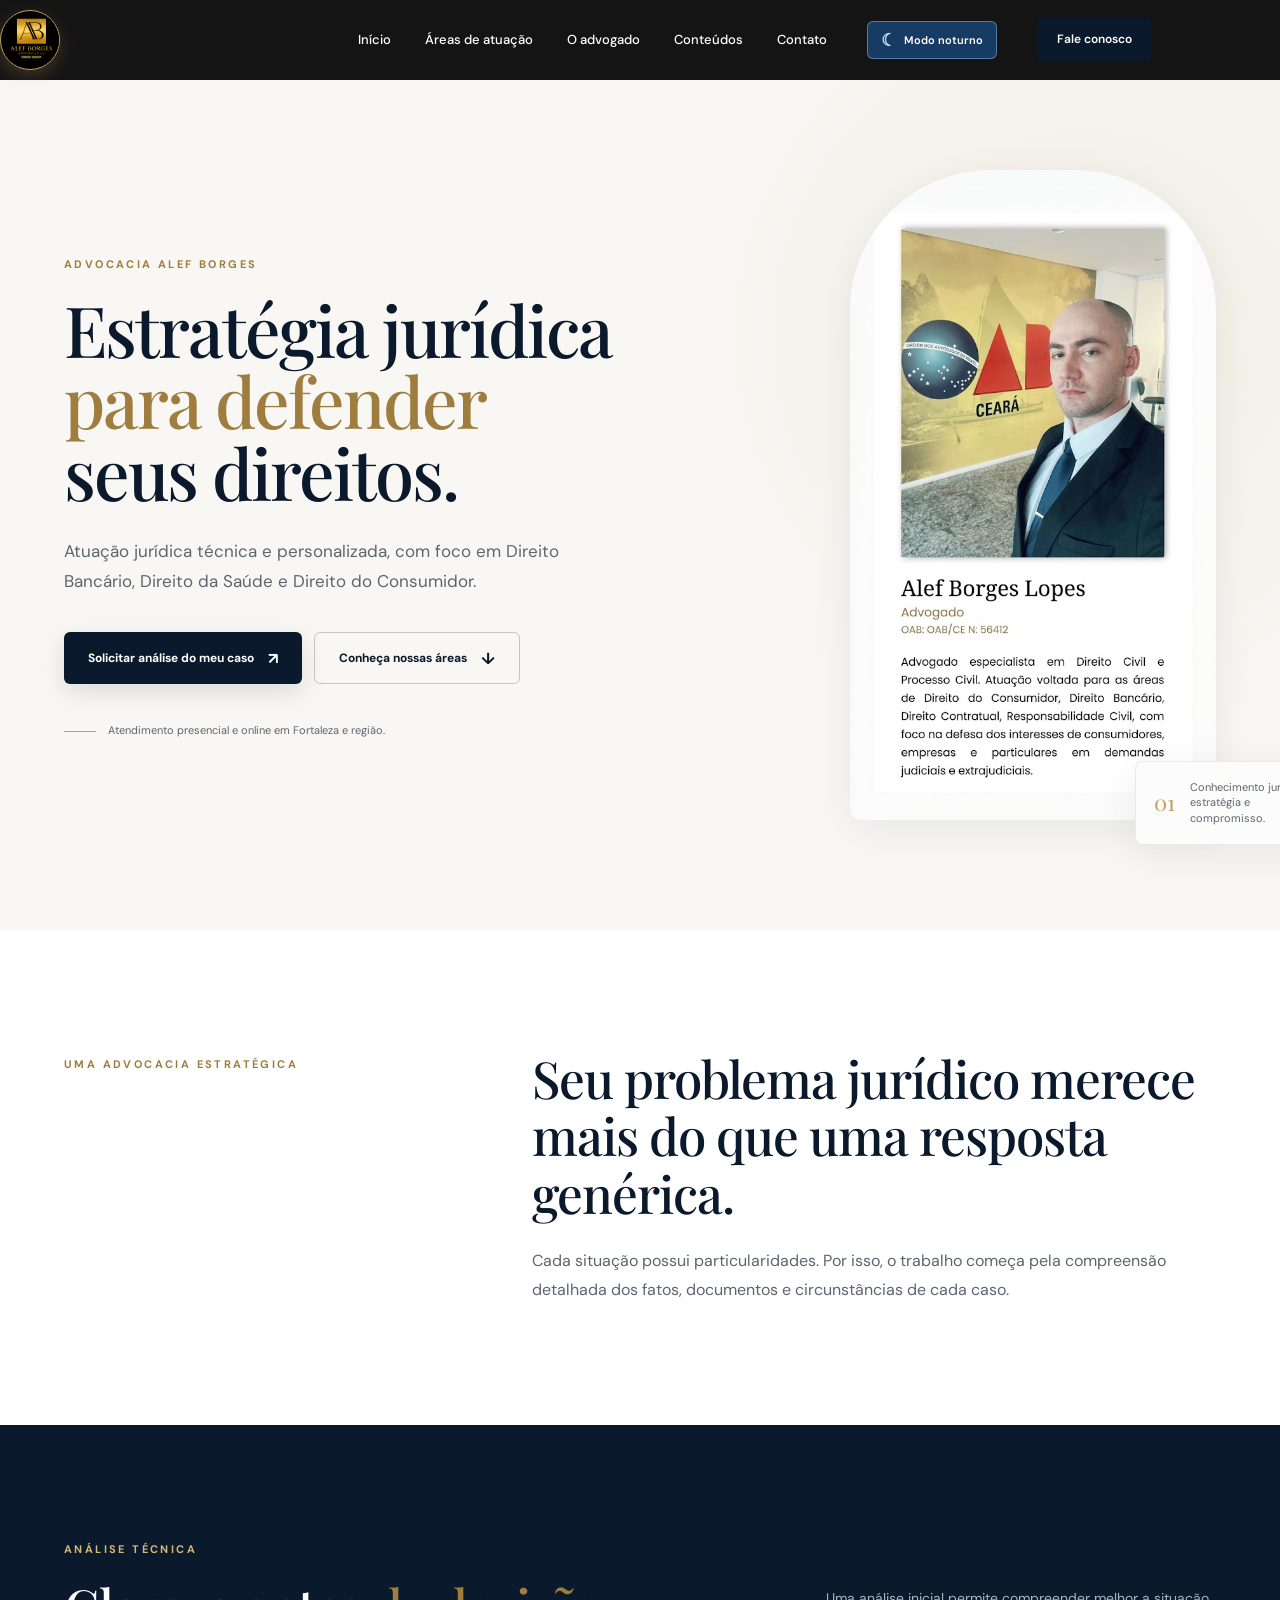
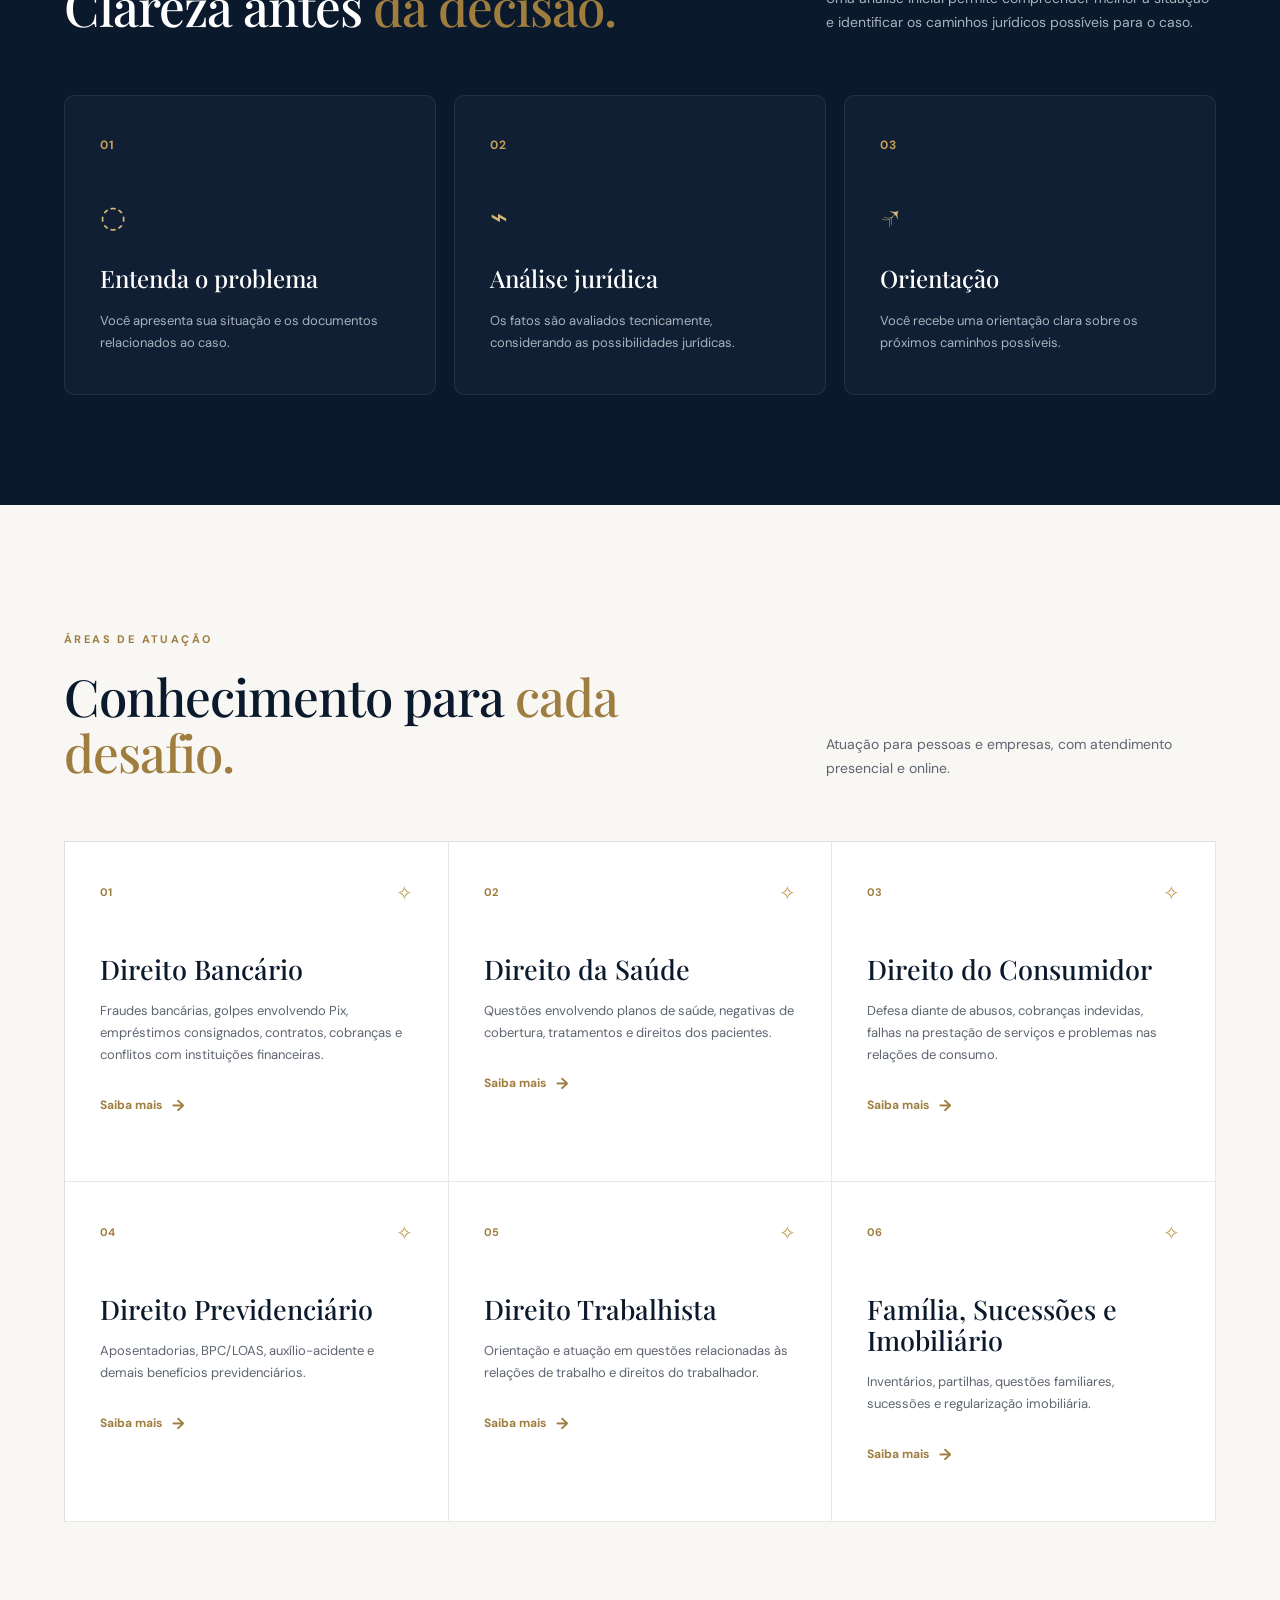
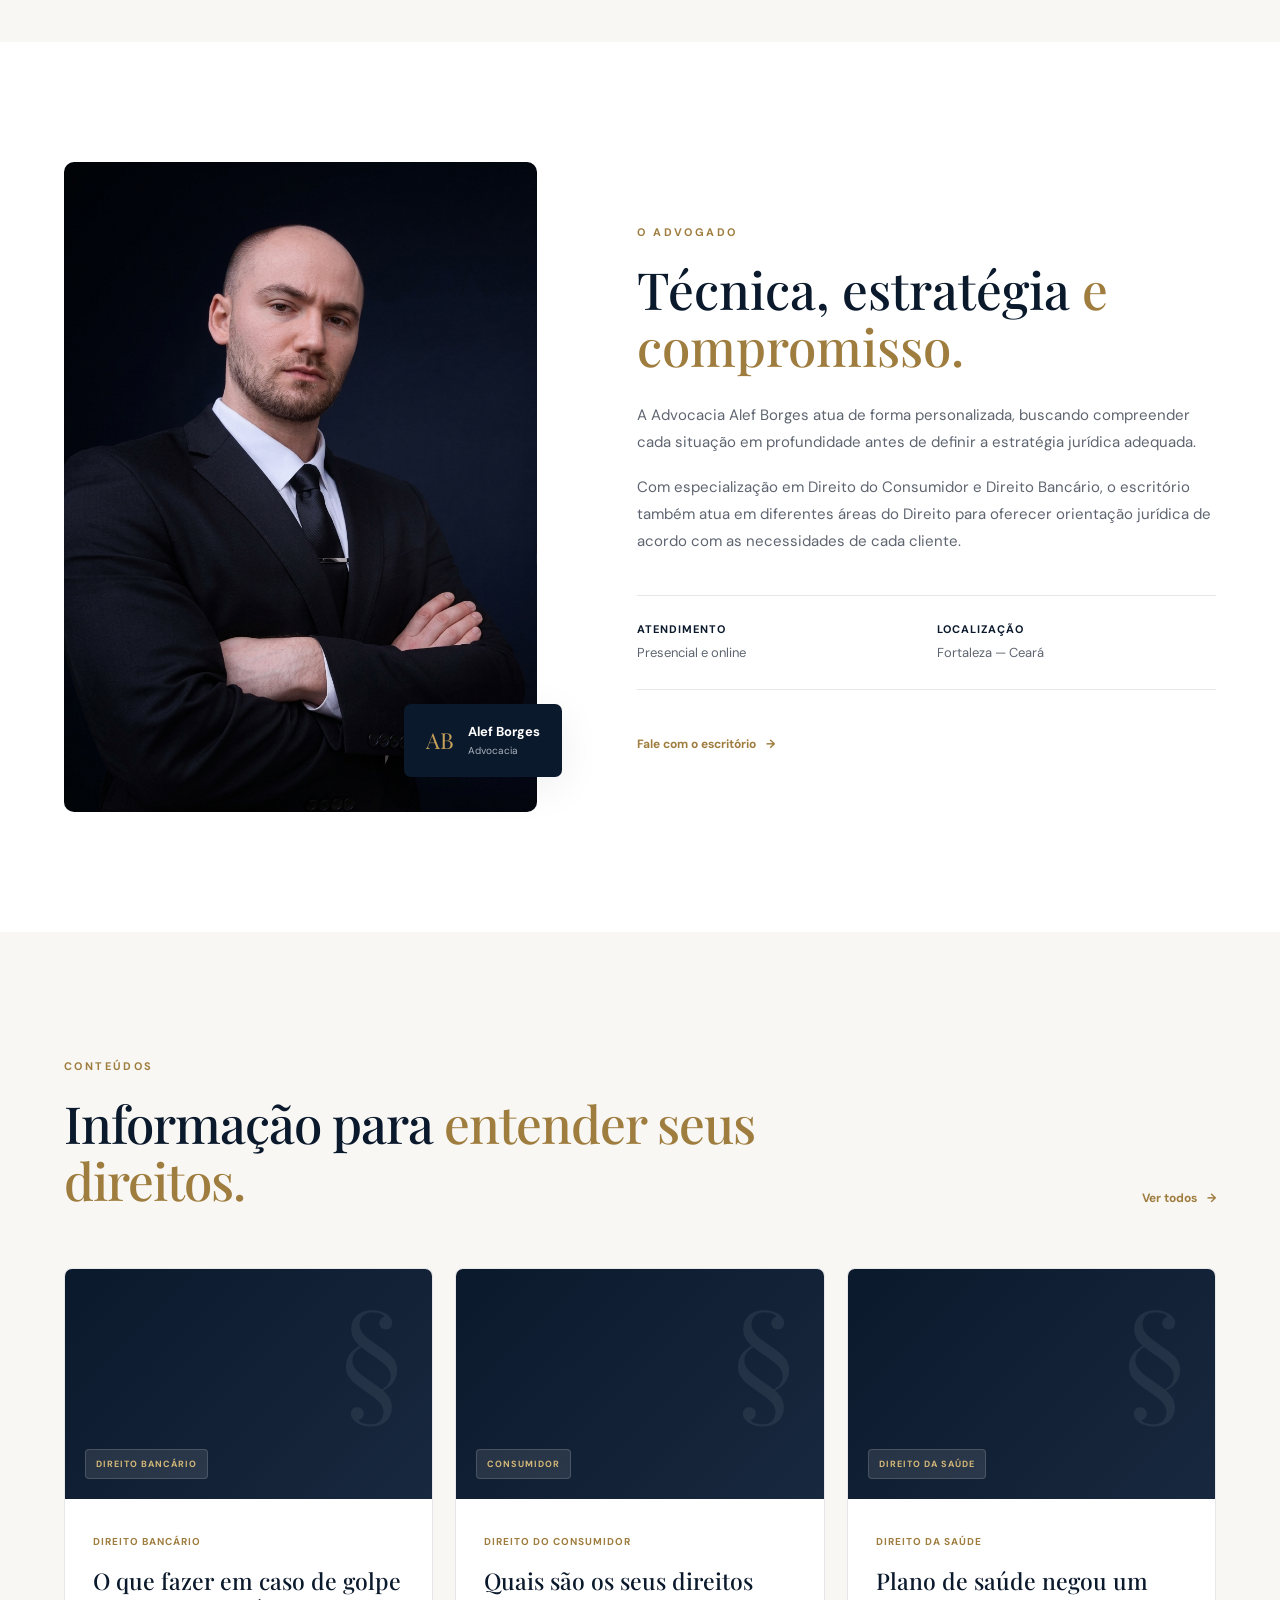
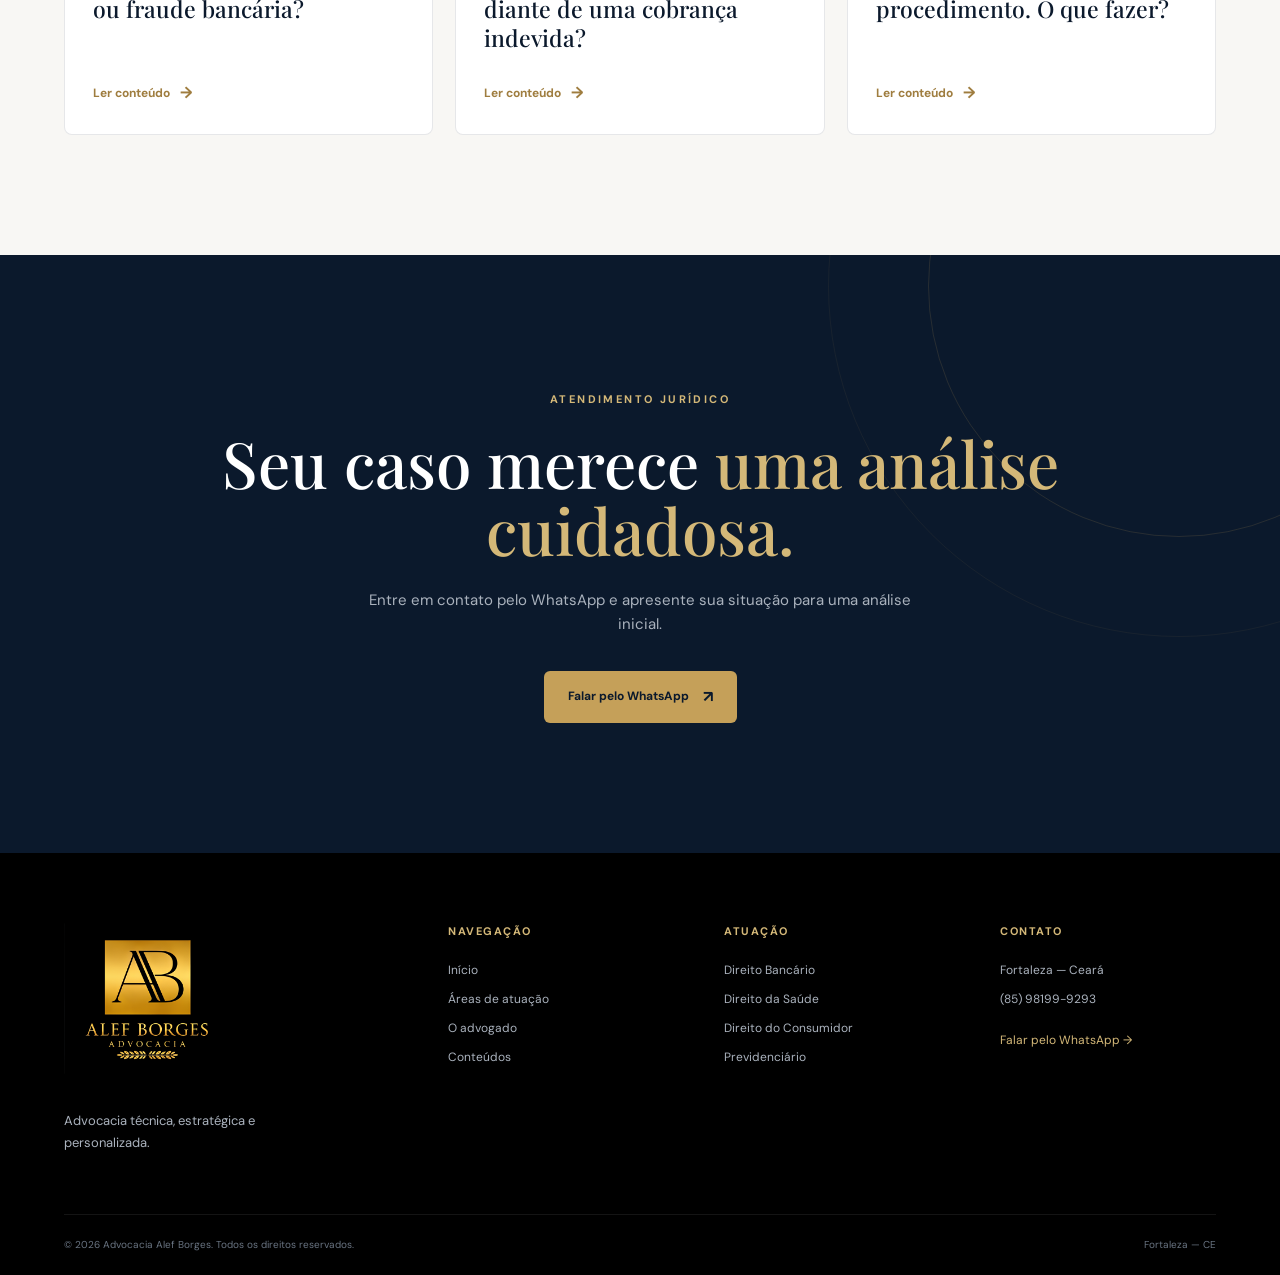
==== commit e2306e52: "att" ====
--- a/index.html
+++ b/index.html
@@ -7,38 +7,30 @@
 
     <meta name="viewport" content="width=device-width, initial-scale=1.0">
 
-    <meta
-        name="description"
-        content="Advocacia Alef Borges. Atuação jurídica em Direito Bancário, Direito da Saúde, Direito do Consumidor, Previdenciário, Trabalhista, Imobiliário e Família e Sucessões."
-    >
+    <meta name="description"
+        content="Advocacia Alef Borges. Atuação jurídica em Direito Bancário, Direito da Saúde, Direito do Consumidor, Previdenciário, Trabalhista, Imobiliário e Família e Sucessões.">
 
     <meta name="theme-color" content="#0B192C">
 
     <title>Advocacia Alef Borges | Fortaleza - CE</title>
 
+    <link rel="icon" type="image/png" href="img/logo.png">
+
 
     <!-- GOOGLE FONTS -->
 
     <link rel="preconnect" href="https://fonts.googleapis.com">
 
-    <link
-        rel="preconnect"
-        href="https://fonts.gstatic.com"
-        crossorigin
-    >
+    <link rel="preconnect" href="https://fonts.gstatic.com" crossorigin>
 
     <link
         href="https://fonts.googleapis.com/css2?family=DM+Sans:wght@400;500;600;700&family=Playfair+Display:wght@400;500;600;700&display=swap"
-        rel="stylesheet"
-    >
+        rel="stylesheet">
 
 
     <!-- CSS -->
 
-    <link
-        rel="stylesheet"
-        href="css/style.css"
-    >
+    <link rel="stylesheet" href="css/style.css">
 
 </head>
 
@@ -50,32 +42,22 @@
          HEADER
     ====================================================== -->
 
-<header class="site-header" style="height:80px!important; min-height:80px!important; max-height:80px!important; background:red!important; overflow:hidden!important;">
+    <header class="site-header">
         <div class="header-inner">
 
 
             <!-- LOGO -->
 
-            <a
-                href="#inicio"
-                class="logo"
-                aria-label="Alef Borges Advocacia"
-            >
-
-                <img
-                    src="img/logo.png"
-                    alt="Alef Borges Advocacia"
-                >
+            <a href="#inicio" class="logo" aria-label="Alef Borges Advocacia">
+
+                <img src="img/logo.png" alt="Alef Borges Advocacia">
 
             </a>
 
 
             <!-- MENU -->
 
-            <nav
-                class="main-nav"
-                aria-label="Navegação principal"
-            >
+            <nav class="main-nav" aria-label="Navegação principal">
 
                 <ul>
 
@@ -113,15 +95,15 @@
 
             </nav>
 
+            <button class="theme-toggle" type="button" aria-label="Ativar modo noturno" aria-pressed="false">
+                <span aria-hidden="true">☾</span>
+                <span>Modo noturno</span>
+            </button>
+
 
             <!-- CTA -->
 
-            <a
-                href="https://wa.me/558598199293"
-                class="header-cta"
-                target="_blank"
-                rel="noopener noreferrer"
-            >
+            <a href="https://wa.me/558598199293" class="header-cta" target="_blank" rel="noopener noreferrer">
                 Fale conosco
             </a>
 
@@ -169,12 +151,8 @@
 
                     <div class="hero-actions">
 
-                        <a
-                            href="https://wa.me/558598199293"
-                            target="_blank"
-                            rel="noopener noreferrer"
-                            class="btn btn-primary"
-                        >
+                        <a href="https://wa.me/558598199293" target="_blank" rel="noopener noreferrer"
+                            class="btn btn-primary">
 
                             Solicitar análise do meu caso
 
@@ -185,10 +163,7 @@
                         </a>
 
 
-                        <a
-                            href="#atuacao"
-                            class="btn btn-outline"
-                        >
+                        <a href="#atuacao" class="btn btn-outline">
 
                             Conheça nossas áreas
 
@@ -221,11 +196,7 @@
 
                     <div class="hero-frame">
 
-                        <img
-                            src="img/alef-01.jpg"
-                            alt="Advogado Alef Borges"
-                            loading="eager"
-                        >
+                        <img src="img/alef-01.png" alt="Advogado Alef Borges" loading="eager">
 
                     </div>
 
@@ -424,10 +395,7 @@
              ÁREAS DE ATUAÇÃO
         ====================================================== -->
 
-        <section
-            class="practice section"
-            id="atuacao"
-        >
+        <section class="practice section" id="atuacao">
 
             <div class="container">
 
@@ -494,12 +462,8 @@
                         </p>
 
 
-                        <a
-                            href="https://wa.me/558598199293"
-                            target="_blank"
-                            rel="noopener noreferrer"
-                            class="card-link"
-                        >
+                        <a href="https://wa.me/558598199293" target="_blank" rel="noopener noreferrer"
+                            class="card-link">
 
                             Saiba mais
 
@@ -543,12 +507,8 @@
                         </p>
 
 
-                        <a
-                            href="https://wa.me/558598199293"
-                            target="_blank"
-                            rel="noopener noreferrer"
-                            class="card-link"
-                        >
+                        <a href="https://wa.me/558598199293" target="_blank" rel="noopener noreferrer"
+                            class="card-link">
 
                             Saiba mais
 
@@ -592,12 +552,8 @@
                         </p>
 
 
-                        <a
-                            href="https://wa.me/558598199293"
-                            target="_blank"
-                            rel="noopener noreferrer"
-                            class="card-link"
-                        >
+                        <a href="https://wa.me/558598199293" target="_blank" rel="noopener noreferrer"
+                            class="card-link">
 
                             Saiba mais
 
@@ -640,12 +596,8 @@
                         </p>
 
 
-                        <a
-                            href="https://wa.me/558598199293"
-                            target="_blank"
-                            rel="noopener noreferrer"
-                            class="card-link"
-                        >
+                        <a href="https://wa.me/558598199293" target="_blank" rel="noopener noreferrer"
+                            class="card-link">
 
                             Saiba mais
 
@@ -688,12 +640,8 @@
                         </p>
 
 
-                        <a
-                            href="https://wa.me/558598199293"
-                            target="_blank"
-                            rel="noopener noreferrer"
-                            class="card-link"
-                        >
+                        <a href="https://wa.me/558598199293" target="_blank" rel="noopener noreferrer"
+                            class="card-link">
 
                             Saiba mais
 
@@ -736,12 +684,8 @@
                         </p>
 
 
-                        <a
-                            href="https://wa.me/558598199293"
-                            target="_blank"
-                            rel="noopener noreferrer"
-                            class="card-link"
-                        >
+                        <a href="https://wa.me/558598199293" target="_blank" rel="noopener noreferrer"
+                            class="card-link">
 
                             Saiba mais
 
@@ -764,21 +708,14 @@
              SOBRE
         ====================================================== -->
 
-        <section
-            class="about section"
-            id="sobre"
-        >
+        <section class="about section" id="sobre">
 
             <div class="container about-grid">
 
 
                 <div class="about-image">
 
-                    <img
-                        src="img/alef-02.jpg"
-                        alt="Dr. Alef Borges"
-                        loading="lazy"
-                    >
+                    <img src="img/alef-02.png" alt="Dr. Alef Borges" loading="lazy">
 
 
                     <div class="about-image-label">
@@ -867,12 +804,7 @@
                     </div>
 
 
-                    <a
-                        href="https://wa.me/558598199293"
-                        target="_blank"
-                        rel="noopener noreferrer"
-                        class="text-link"
-                    >
+                    <a href="https://wa.me/558598199293" target="_blank" rel="noopener noreferrer" class="text-link">
 
                         Fale com o escritório
 
@@ -893,10 +825,7 @@
              CONTEÚDOS
         ====================================================== -->
 
-        <section
-            class="articles section"
-            id="conteudos"
-        >
+        <section class="articles section" id="conteudos">
 
             <div class="container">
 
@@ -918,10 +847,7 @@
                     </div>
 
 
-                    <a
-                        href="#conteudos"
-                        class="text-link"
-                    >
+                    <a href="#conteudos" class="text-link">
 
                         Ver todos
 
@@ -962,10 +888,7 @@
                             </h3>
 
 
-                            <a
-                                href="#"
-                                class="card-link"
-                            >
+                            <a href="#" class="card-link">
 
                                 Ler conteúdo
 
@@ -1005,10 +928,7 @@
                             </h3>
 
 
-                            <a
-                                href="#"
-                                class="card-link"
-                            >
+                            <a href="#" class="card-link">
 
                                 Ler conteúdo
 
@@ -1048,10 +968,7 @@
                             </h3>
 
 
-                            <a
-                                href="#"
-                                class="card-link"
-                            >
+                            <a href="#" class="card-link">
 
                                 Ler conteúdo
 
@@ -1076,10 +993,7 @@
              CTA FINAL
         ====================================================== -->
 
-        <section
-            class="final-cta"
-            id="contato"
-        >
+        <section class="final-cta" id="contato">
 
             <div class="container final-cta-inner">
 
@@ -1102,12 +1016,7 @@
                 </p>
 
 
-                <a
-                    href="https://wa.me/558598199293"
-                    target="_blank"
-                    rel="noopener noreferrer"
-                    class="btn btn-gold"
-                >
+                <a href="https://wa.me/558598199293" target="_blank" rel="noopener noreferrer" class="btn btn-gold">
 
                     Falar pelo WhatsApp
 
@@ -1135,10 +1044,7 @@
 
             <div class="footer-brand">
 
-                <img
-                    src="img/logo.png"
-                    alt="Advocacia Alef Borges"
-                >
+                <img src="img/logo.png" alt="Advocacia Alef Borges">
 
 
                 <p>
@@ -1215,21 +1121,12 @@
                 </span>
 
 
-                <a
-                    href="https://wa.me/558598199293"
-                    target="_blank"
-                    rel="noopener noreferrer"
-                >
+                <a href="https://wa.me/558598199293" target="_blank" rel="noopener noreferrer">
                     (85) 98199-9293
                 </a>
 
 
-                <a
-                    href="https://wa.me/558598199293"
-                    target="_blank"
-                    rel="noopener noreferrer"
-                    class="footer-whatsapp"
-                >
+                <a href="https://wa.me/558598199293" target="_blank" rel="noopener noreferrer" class="footer-whatsapp">
 
                     Falar pelo WhatsApp →
 
@@ -1256,7 +1153,7 @@
     </footer>
 
 
-    <script src="js/script.js"></script>
+    <script src="script.js"></script>
 
 </body>
 
--- a/css/style.css
+++ b/css/style.css
@@ -112,7 +112,13 @@
 
     z-index: 1000;
 
-    background: rgba(248, 247, 244, 0.88);
+    width: 100%;
+    height: 80px;
+    min-height: 80px;
+    max-height: 80px;
+    box-sizing: border-box;
+
+    background: rgba(0, 0, 0, 0.92);
 
     border-bottom: 1px solid var(--border);
 
@@ -121,9 +127,39 @@
 
 }
 
+.theme-toggle {
+    display: inline-flex;
+    align-items: center;
+    justify-content: center;
+    gap: 8px;
+    min-height: 38px;
+    padding: 0 13px;
+    border: 1px solid rgba(130, 177, 220, 0.55);
+    border-radius: 6px;
+    background: #183b63;
+    color: var(--white);
+    font-family: var(--sans);
+    font-size: 11px;
+    font-weight: 600;
+    white-space: nowrap;
+}
+
+.theme-toggle:hover {
+    background: #245782;
+    box-shadow: 0 8px 18px rgba(24, 59, 99, 0.28);
+    transform: translateY(-1px);
+}
+
+.theme-toggle span:first-child {
+    color: #b9d8f2;
+    font-size: 17px;
+    line-height: 1;
+}
+
 .header-inner {
 
-    min-height: 88px;
+    width: min(90%, var(--container));
+    height: 80px;
 
     display: flex;
     align-items: center;
@@ -136,43 +172,89 @@
 
 /* Logo */
 
-.brand {
-    display: block;
-
-    flex-shrink: 0;
-
-}
-
-.brand img {
-
-    width: 170px;
-    height: auto;
-
-    object-fit: contain;
-
-}
-
-
-/* Navigation */
-
-.main-nav {
+.logo {
+    position: relative;
+    z-index: 2;
+    padding-left: 2px;
 
     display: flex;
     align-items: center;
+    justify-content: center;
+
+    width: 60px;
+    height: 60px;
+
+    border-radius: 50%;
+
+    flex-shrink: 0;
+
+    overflow: hidden;
+
+    background: #000000;
+    border: 1px solid var(--gold);
+    box-shadow: 0 6px 16px rgba(197, 160, 89, 0.22);
+}
+
+.logo img {
+    width: 100%;
+    height: 100%;
+
+    object-fit: contain;
+    display: block;
+
+}
+
+
+/* Navigation */
+
+.main-nav {
+
+    display: flex;
+    align-items: center;
+
+    margin-left: auto;
+
+}
+
+.main-nav ul {
+
+    display: flex;
+    align-items: center;
 
     gap: 34px;
 
+    margin: 0;
+    padding: 0;
+
+    list-style: none;
+
+}
+
+.main-nav li {
+
+    margin: 0;
+    padding: 0;
+
+    list-style: none;
+
 }
 
 .main-nav a {
 
     position: relative;
 
-    color: #333c48;
+    display: flex;
+    align-items: center;
+
+    height: 80px;
+
+    color: var(--white);
 
     font-size: 13px;
     font-weight: 500;
 
+    white-space: nowrap;
+
 }
 
 .main-nav a::after {
@@ -182,7 +264,7 @@
     position: absolute;
 
     left: 0;
-    bottom: -8px;
+    bottom: 18px;
 
     width: 0;
     height: 1px;
@@ -372,7 +454,7 @@
 
 .hero {
 
-    min-height: calc(100vh - 88px);
+    min-height: calc(100vh - 80px);
 
     display: flex;
     align-items: center;
@@ -382,7 +464,7 @@
     background:
         radial-gradient(
             circle at 85% 30%,
-            rgba(197, 160, 89, 0.08),
+            rgba(197, 160, 89, 0.10),
             transparent 35%
         );
 
@@ -534,8 +616,8 @@
 
     position: absolute;
 
-    left: -45px;
-    bottom: 35px;
+    left: 285px;
+    bottom: -25px;
 
     width: 210px;
 
@@ -547,7 +629,7 @@
 
     padding: 18px;
 
-    background: rgba(255, 255, 255, 0.94);
+    background: rgba(252, 252, 252, 0.94);
 
     border: 1px solid rgba(11, 25, 44, 0.08);
 
@@ -1391,7 +1473,7 @@
 
 .footer {
 
-    background: #071321;
+    background: #000000;
 
     color: var(--white);
 
@@ -1508,7 +1590,7 @@
 
 @media (max-width: 1000px) {
 
-    .main-nav {
+    .main-nav ul {
         gap: 20px;
     }
 
@@ -1549,13 +1631,8 @@
 
     .header-inner {
 
-        min-height: 75px;
-
-    }
-
-    .brand img {
-
-        width: 145px;
+        width: min(90%, var(--container));
+        height: 80px;
 
     }
 
@@ -1805,12 +1882,6 @@
 
     }
 
-    .brand img {
-
-        width: 140px;
-
-    }
-
     .hero-frame {
 
         height: 480px;
@@ -1859,4 +1930,68 @@
 
     }
 
+}
+
+
+/* =========================================================
+   MODO NOTURNO
+========================================================= */
+
+body.dark-mode {
+    background: #071321;
+    color: var(--white);
+}
+
+body.dark-mode .intro,
+body.dark-mode .practice,
+body.dark-mode .about,
+body.dark-mode .articles {
+    background: #071321;
+}
+
+body.dark-mode .practice-card,
+body.dark-mode .article-card {
+    background: var(--navy-soft);
+    border-color: rgba(255, 255, 255, 0.10);
+}
+
+body.dark-mode .section-dark,
+body.dark-mode .final-cta,
+body.dark-mode .footer {
+    background: #000000;
+}
+
+body.dark-mode .intro h2,
+body.dark-mode .practice-card h3,
+body.dark-mode .article-content h3,
+body.dark-mode .about-content h2,
+body.dark-mode .section-header h2 {
+    color: var(--white);
+}
+
+body.dark-mode .hero h1,
+body.dark-mode .hero-description,
+body.dark-mode .intro p,
+body.dark-mode .section-header > p,
+body.dark-mode .practice-card p,
+body.dark-mode .about-content p,
+body.dark-mode .about-details span,
+body.dark-mode .article-content h3 {
+    color: var(--white);
+}
+
+body.dark-mode .about-details strong {
+    color: var(--white);
+}
+
+body.dark-mode .footer-brand p,
+body.dark-mode .footer-column a,
+body.dark-mode .footer-column span,
+body.dark-mode .footer-bottom {
+    color: var(--text-light);
+}
+
+body.dark-mode .btn-outline {
+    border-color: rgba(255, 255, 255, 0.32);
+    color: var(--white);
 }
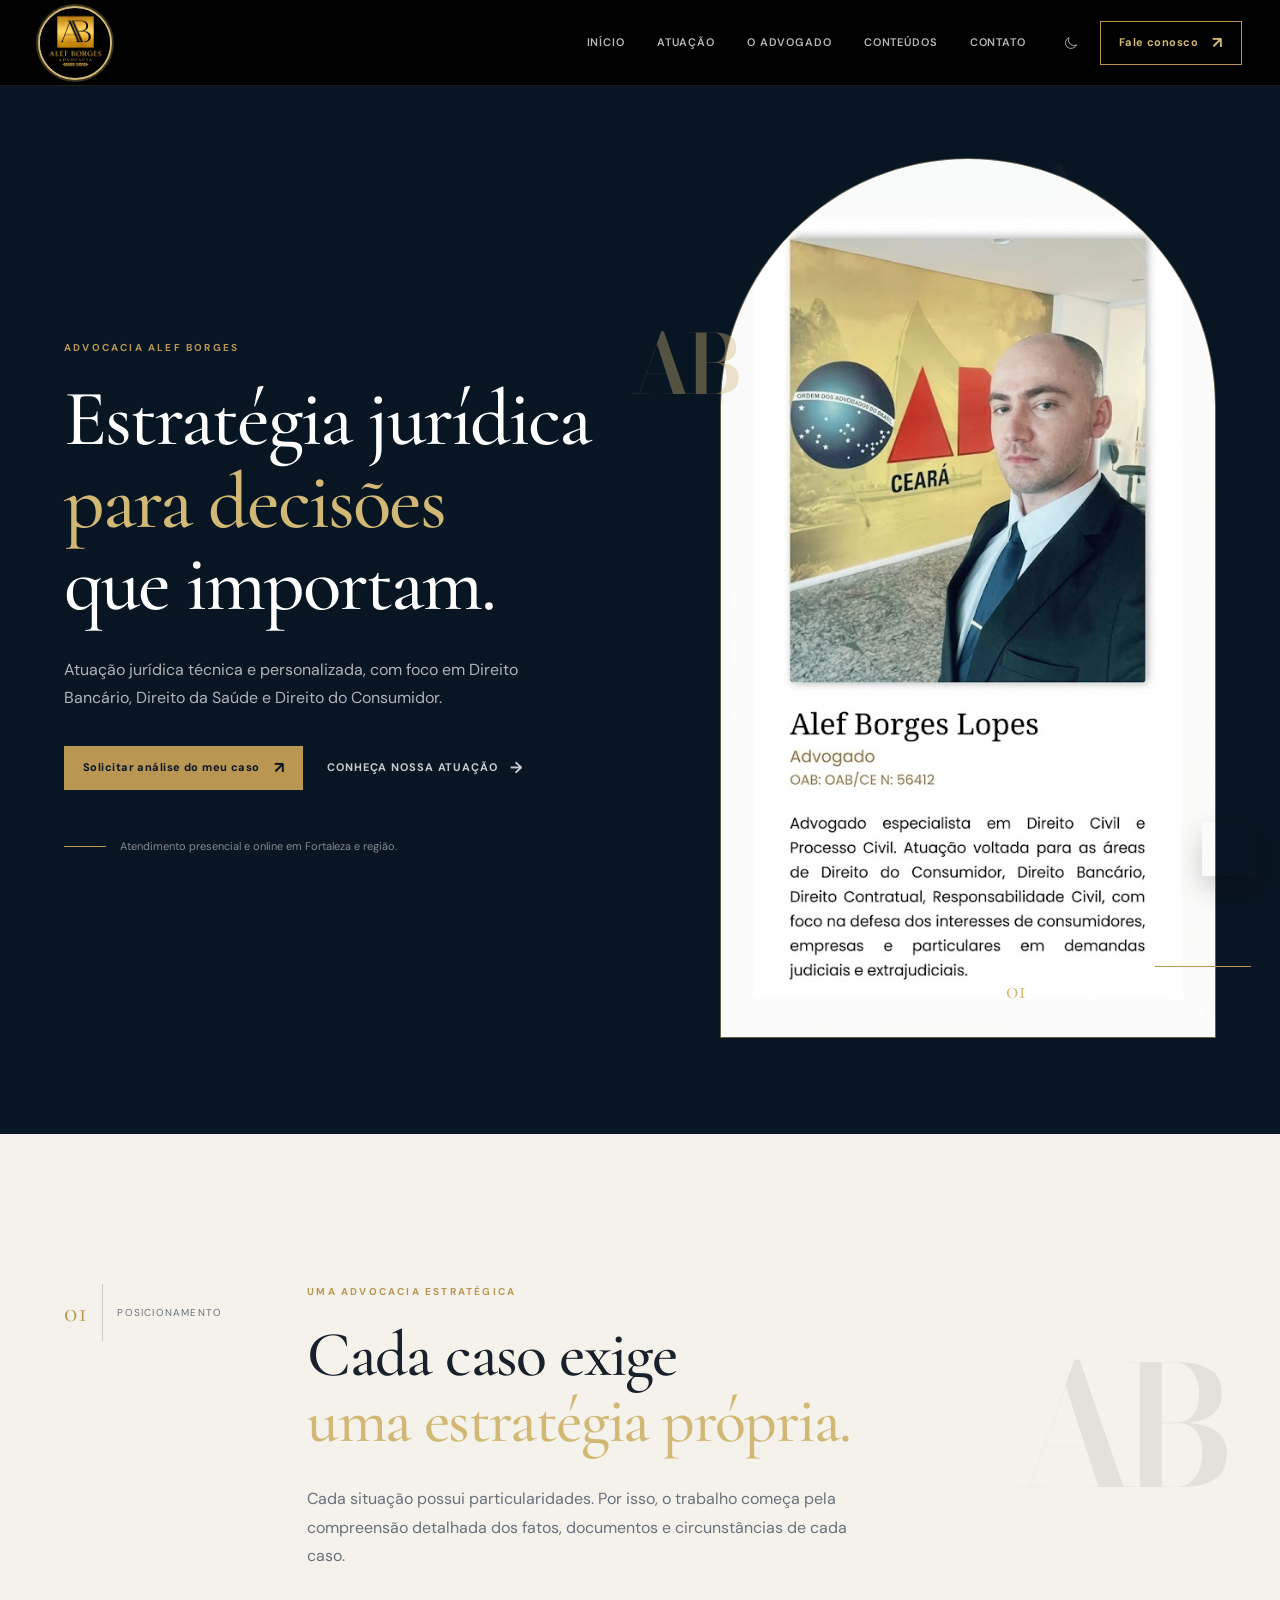
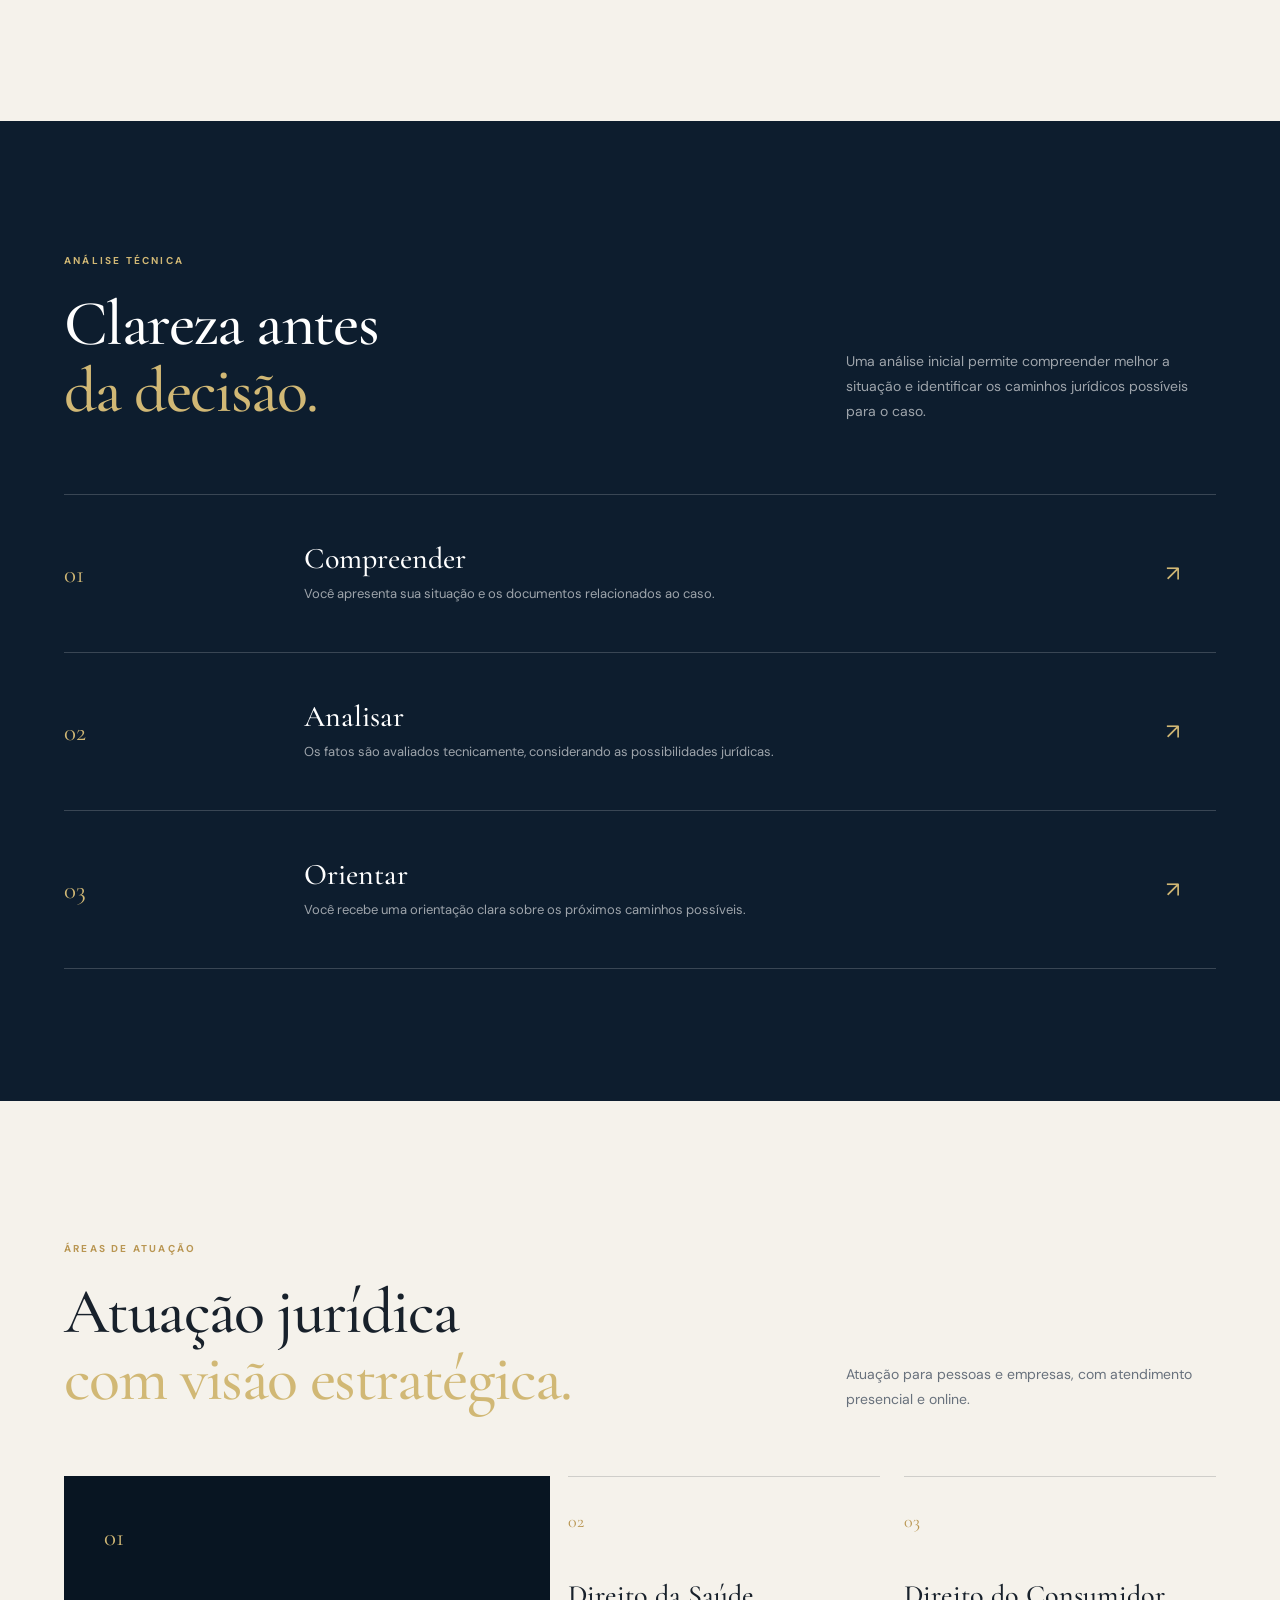
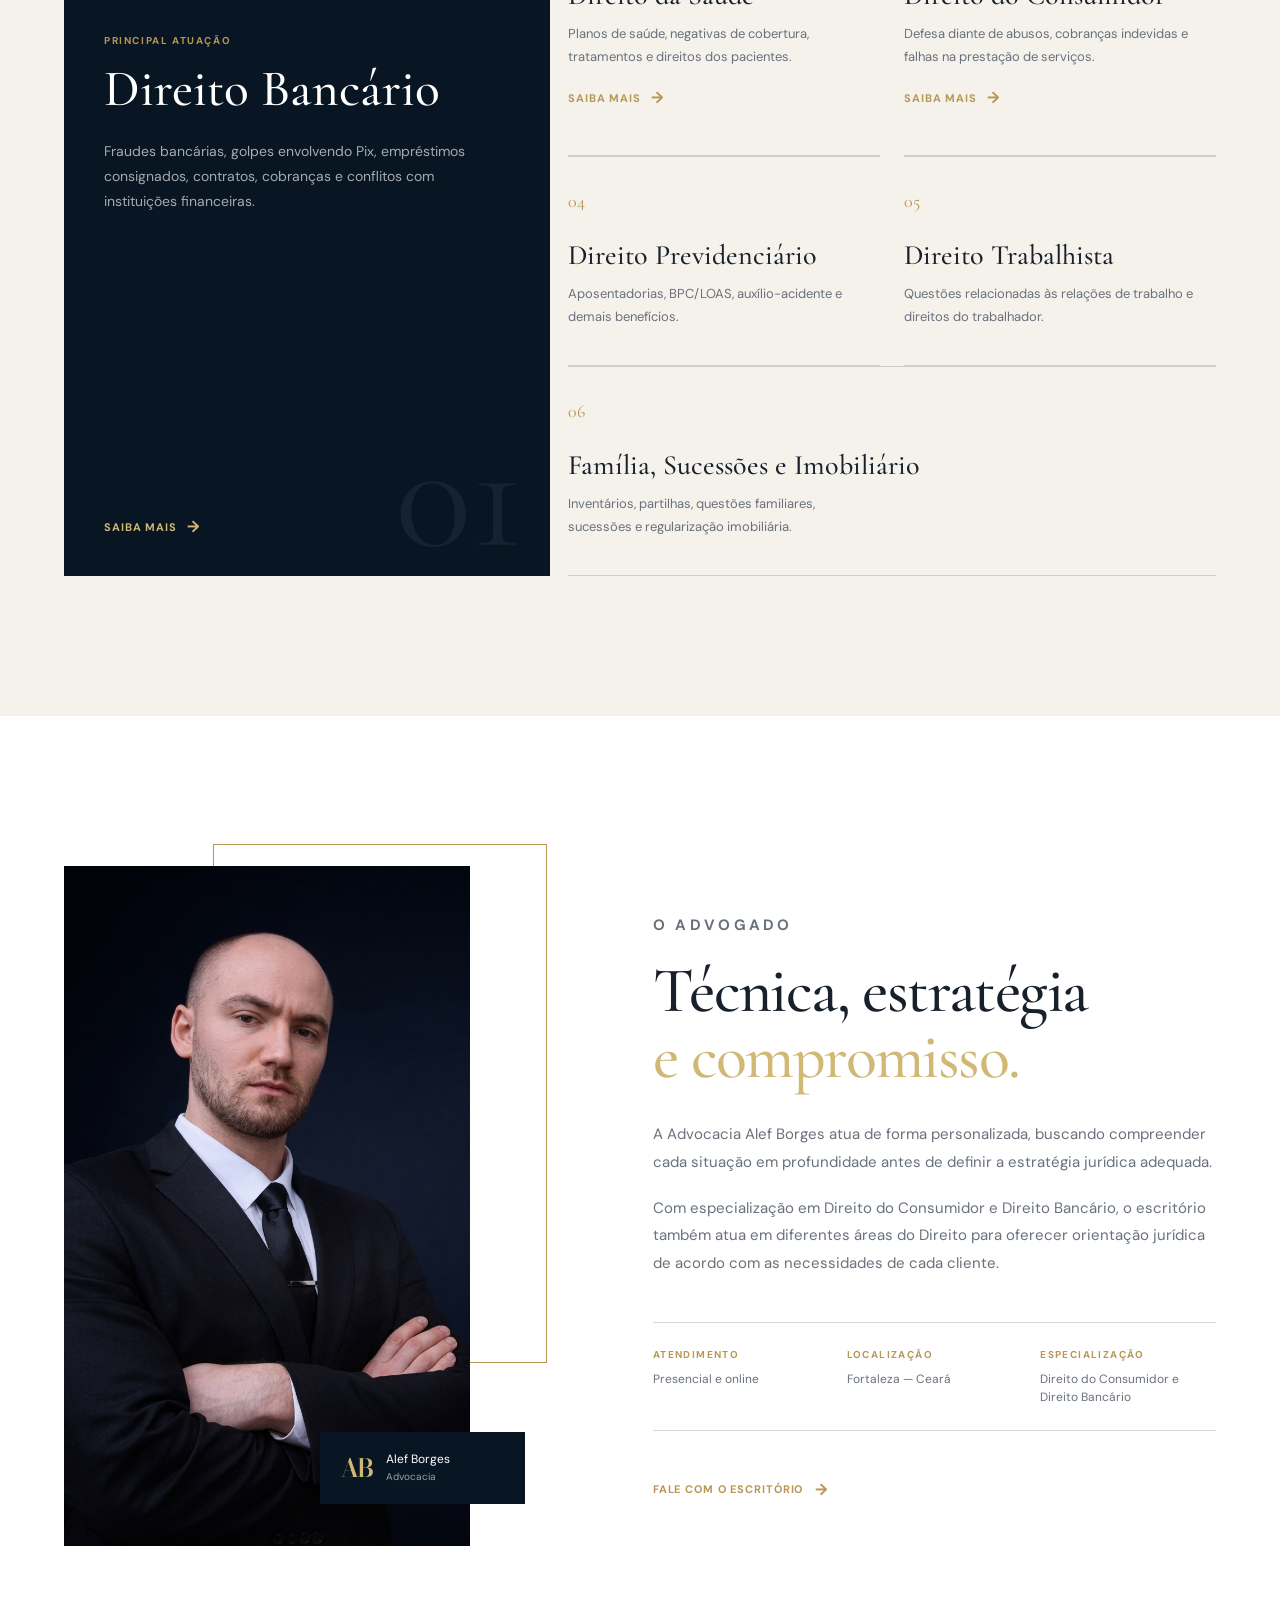
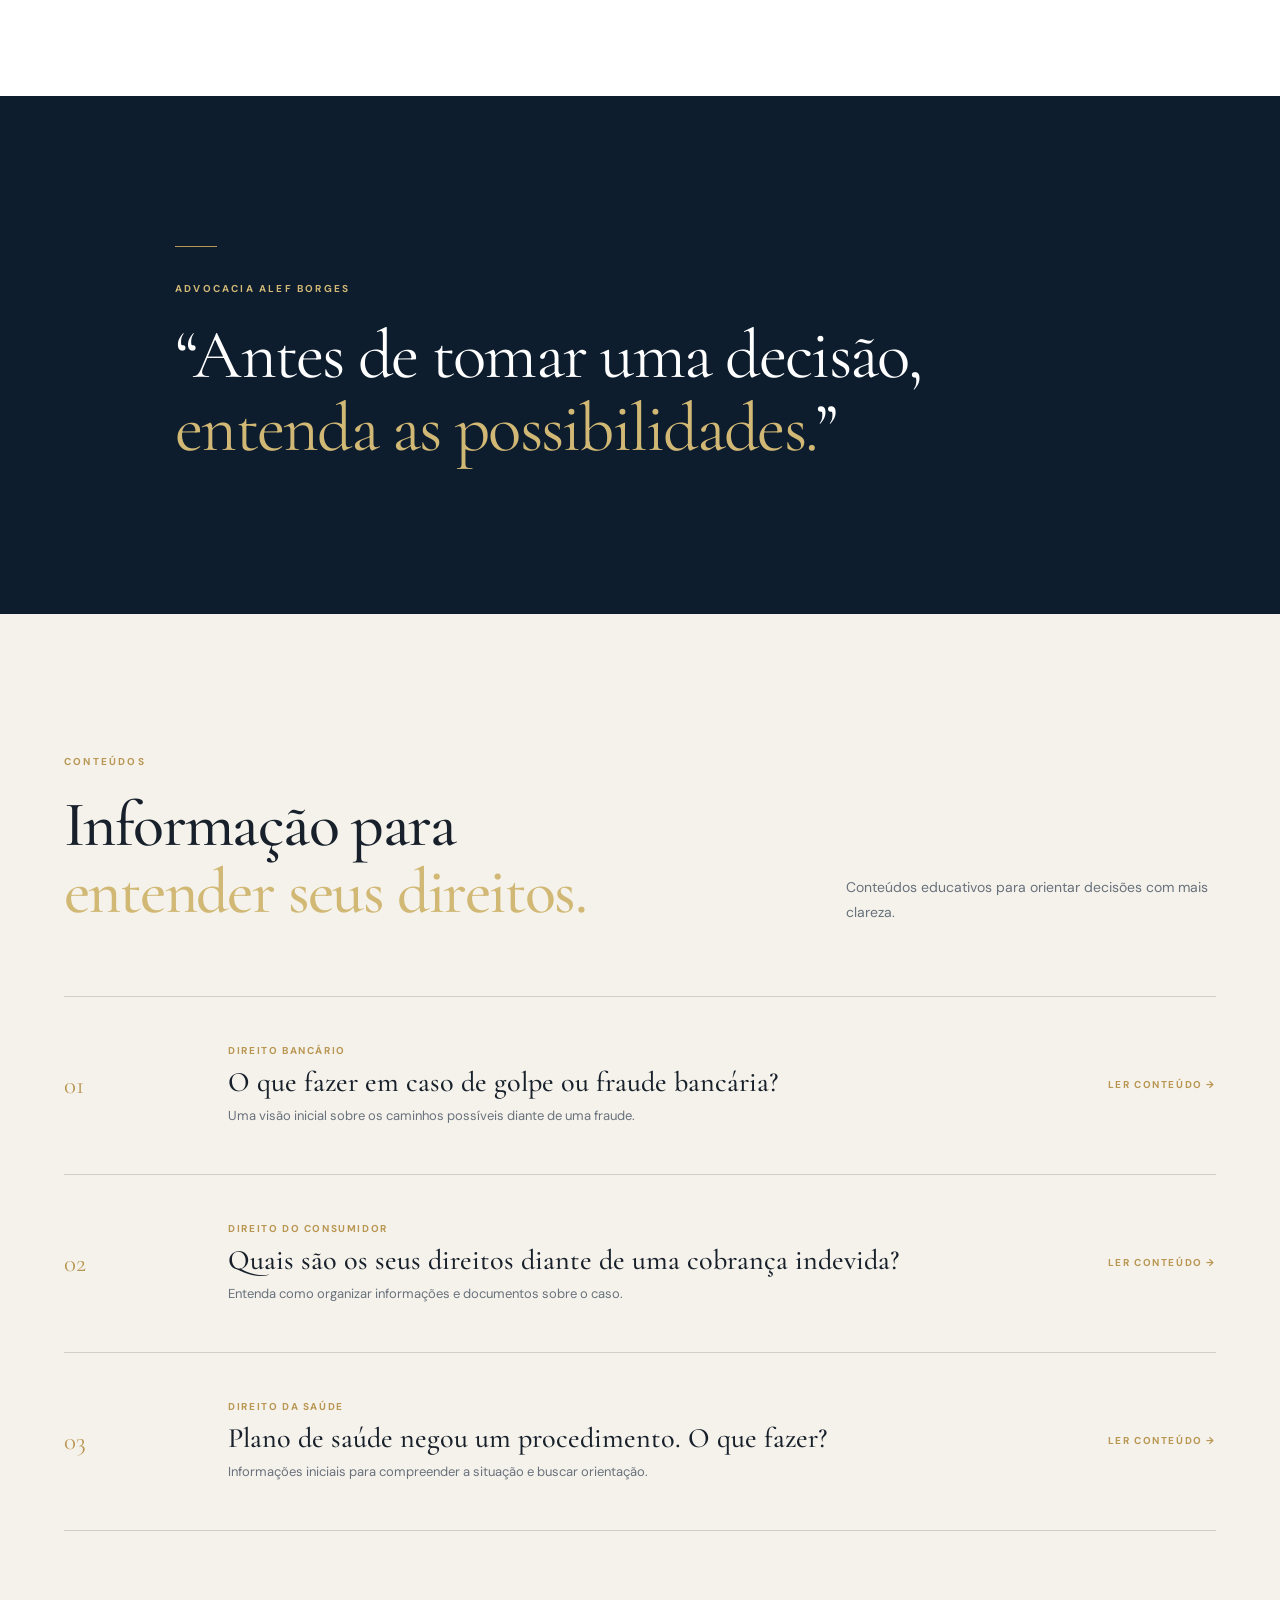
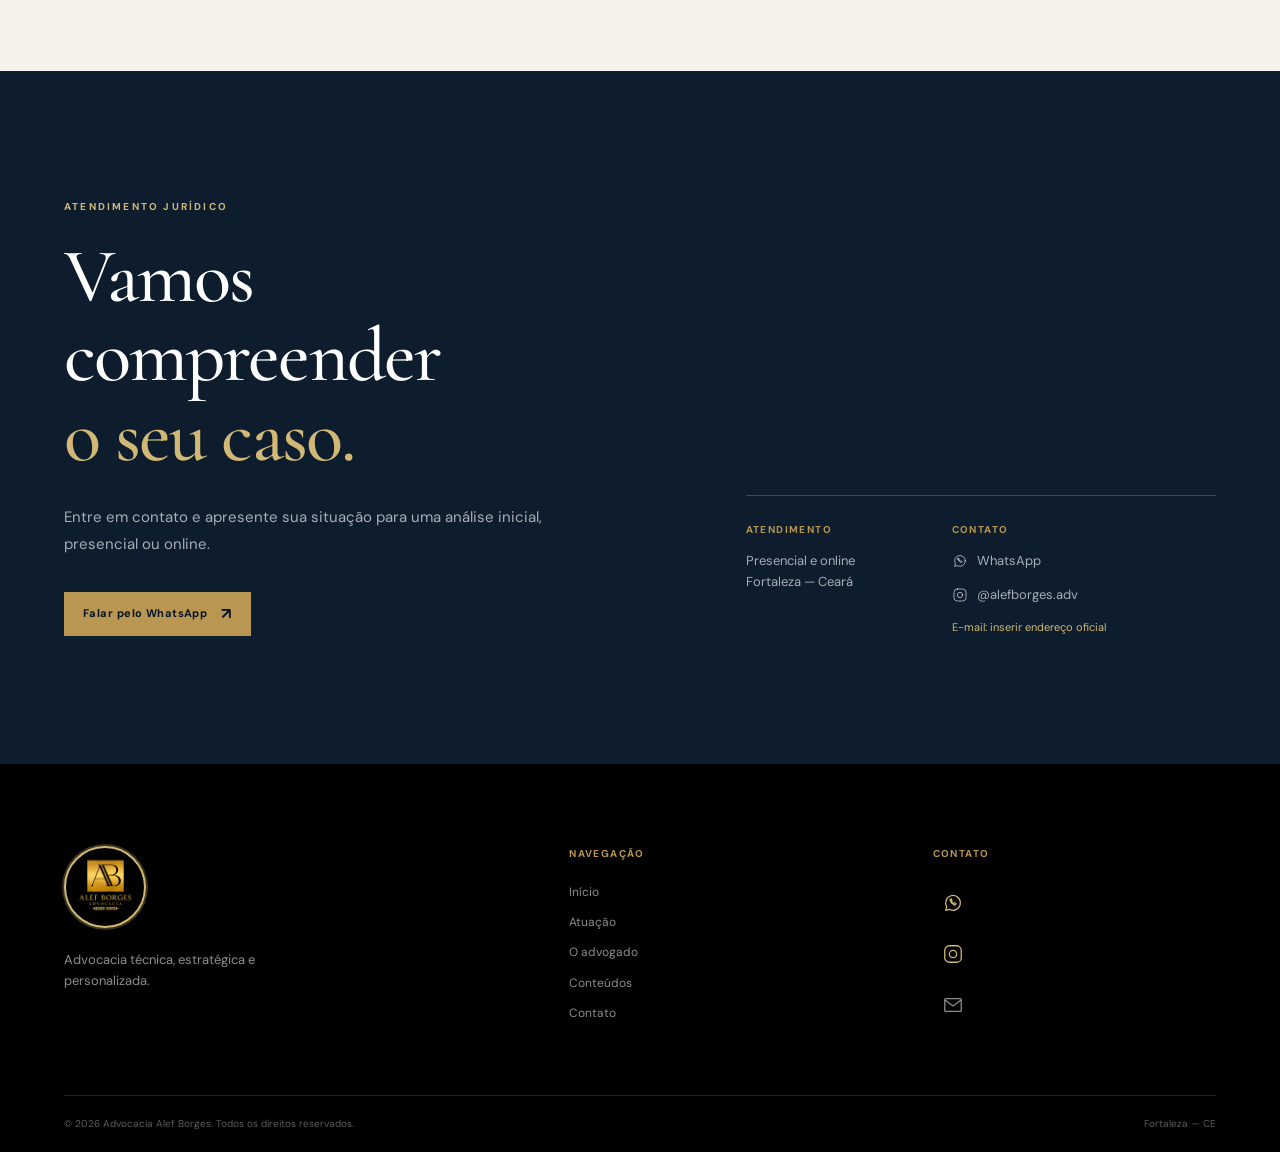
==== commit ba05a91e: "aaaa" ====
--- a/index.html
+++ b/index.html
@@ -2,1159 +2,336 @@
 <html lang="pt-BR">
 
 <head>
-
     <meta charset="UTF-8">
-
     <meta name="viewport" content="width=device-width, initial-scale=1.0">
-
     <meta name="description"
-        content="Advocacia Alef Borges. Atuação jurídica em Direito Bancário, Direito da Saúde, Direito do Consumidor, Previdenciário, Trabalhista, Imobiliário e Família e Sucessões.">
-
-    <meta name="theme-color" content="#0B192C">
-
+        content="Advocacia Alef Borges. Atuação jurídica técnica e personalizada em Direito Bancário, Direito da Saúde, Direito do Consumidor, Previdenciário, Trabalhista, Imobiliário e Família e Sucessões.">
+    <meta name="theme-color" content="#081522">
+    <meta property="og:title" content="Advocacia Alef Borges | Fortaleza - CE">
+    <meta property="og:description" content="Atuação jurídica técnica e personalizada para decisões que importam.">
+    <meta property="og:type" content="website">
+    <meta property="og:image" content="img/alef-01.png">
     <title>Advocacia Alef Borges | Fortaleza - CE</title>
-
     <link rel="icon" type="image/png" href="img/logo.png">
-
-
-    <!-- GOOGLE FONTS -->
-
     <link rel="preconnect" href="https://fonts.googleapis.com">
-
     <link rel="preconnect" href="https://fonts.gstatic.com" crossorigin>
-
     <link
-        href="https://fonts.googleapis.com/css2?family=DM+Sans:wght@400;500;600;700&family=Playfair+Display:wght@400;500;600;700&display=swap"
+        href="https://fonts.googleapis.com/css2?family=Bodoni+Moda:opsz,wght@6..96,500;6..96,600;6..96,700&family=Cormorant+Garamond:wght@500;600;700&family=DM+Sans:wght@400;500;600;700&display=swap"
         rel="stylesheet">
-
-
-    <!-- CSS -->
-
     <link rel="stylesheet" href="css/style.css">
-
 </head>
 
-
-<body>
-
-
-    <!-- =====================================================
-         HEADER
-    ====================================================== -->
-
+<body data-theme="light">
     <header class="site-header">
-        <div class="header-inner">
-
-
-            <!-- LOGO -->
-
-            <a href="#inicio" class="logo" aria-label="Alef Borges Advocacia">
-
+        <div class="container header-inner">
+            <a class="logo" href="#inicio" aria-label="Alef Borges Advocacia">
                 <img src="img/logo.png" alt="Alef Borges Advocacia">
-
             </a>
 
-
-            <!-- MENU -->
-
-            <nav class="main-nav" aria-label="Navegação principal">
-
-                <ul>
-
-                    <li>
-                        <a href="#inicio">
-                            Início
+            <button class="menu-toggle" type="button" aria-label="Abrir menu" aria-expanded="false"
+                aria-controls="main-navigation">
+                <span></span><span></span>
+            </button>
+
+            <nav class="main-nav" id="main-navigation" aria-label="Navegação principal">
+                <a href="#inicio">Início</a>
+                <a href="#atuacao">Atuação</a>
+                <a href="#sobre">O Advogado</a>
+                <a href="#conteudos">Conteúdos</a>
+                <a href="#contato">Contato</a>
+            </nav>
+
+            <div class="header-tools">
+
+                <button class="theme-toggle" type="button" aria-label="Alternar tema" aria-pressed="false">
+                    <svg class="icon-moon" aria-hidden="true" viewBox="0 0 24 24">
+                        <path d="M20 15.2A8.5 8.5 0 0 1 8.8 4a8.5 8.5 0 1 0 11.2 11.2Z"></path>
+                    </svg>
+                    <svg class="icon-sun" aria-hidden="true" viewBox="0 0 24 24">
+                        <circle cx="12" cy="12" r="4"></circle>
+                        <path
+                            d="M12 2v2M12 20v2M4.9 4.9l1.4 1.4M17.7 17.7l1.4 1.4M2 12h2M20 12h2M4.9 19.1l1.4-1.4M17.7 6.3l1.4-1.4">
+                        </path>
+                    </svg>
+                </button>
+                <a class="header-cta" href="https://wa.me/558598199293" target="_blank" rel="noopener noreferrer">Fale
+                    conosco <span class="arrow-icon" aria-hidden="true">↗</span></a>
+            </div>
+        </div>
+    </header>
+
+    <main id="inicio">
+        <section class="hero section-dark" aria-labelledby="hero-title">
+            <div class="container hero-grid">
+                <div class="hero-content reveal">
+                    <p class="eyebrow">Advocacia Alef Borges</p>
+                    <h1 id="hero-title">Estratégia jurídica<br><em>para decisões</em><br>que importam.</h1>
+                    <p class="hero-description">Atuação jurídica técnica e personalizada, com foco em Direito Bancário,
+                        Direito da Saúde e Direito do Consumidor.</p>
+                    <div class="hero-actions">
+                        <a class="button button-gold" href="https://wa.me/558598199293" target="_blank"
+                            rel="noopener noreferrer">Solicitar análise do meu caso <span class="arrow-icon"
+                                aria-hidden="true">↗</span></a>
+                        <a class="text-link light-link" href="#atuacao">Conheça nossa atuação <span class="arrow-icon"
+                                aria-hidden="true">→</span></a>
+                    </div>
+                    <div class="hero-meta"><span class="gold-line"></span><span>Atendimento presencial e online em
+                            Fortaleza e região.</span></div>
+                </div>
+
+                <div class="hero-visual reveal reveal-delay">
+                    <span class="hero-mark" aria-hidden="true">AB</span>
+                    <figure class="hero-image-wrap">
+                        <img src="img/alef-01.png" alt="Advogado Alef Borges em retrato editorial" loading="eager">
+                        <figcaption><span class="figure-number">01</span><span>Conhecimento jurídico,<br>estratégia e
+                                compromisso.</span></figcaption>
+                    </figure>
+                    <span class="hero-rule" aria-hidden="true"></span>
+                </div>
+            </div>
+        </section>
+
+        <section class="positioning section-light" aria-labelledby="positioning-title">
+            <div class="container positioning-grid">
+                <div class="section-index"><span>01</span><span class="vertical-rule"></span><span>Posicionamento</span>
+                </div>
+                <div class="positioning-copy reveal">
+                    <p class="eyebrow">Uma advocacia estratégica</p>
+                    <h2 id="positioning-title">Cada caso exige<br><em>uma estratégia própria.</em></h2>
+                    <p>Cada situação possui particularidades. Por isso, o trabalho começa pela compreensão detalhada dos
+                        fatos, documentos e circunstâncias de cada caso.</p>
+                </div>
+                <div class="positioning-mark" aria-hidden="true">AB</div>
+            </div>
+        </section>
+
+        <section class="process section-navy" aria-labelledby="process-title">
+            <div class="container">
+                <div class="section-intro split-intro">
+                    <div>
+                        <p class="eyebrow eyebrow-light">Análise técnica</p>
+                        <h2 id="process-title">Clareza antes<br><em>da decisão.</em></h2>
+                    </div>
+                    <p>Uma análise inicial permite compreender melhor a situação e identificar os caminhos jurídicos
+                        possíveis para o caso.</p>
+                </div>
+                <div class="process-list">
+                    <article class="process-item reveal"><span class="process-number">01</span>
+                        <div>
+                            <h3>Compreender</h3>
+                            <p>Você apresenta sua situação e os documentos relacionados ao caso.</p>
+                        </div><span class="line-arrow" aria-hidden="true">↗</span>
+                    </article>
+                    <article class="process-item reveal"><span class="process-number">02</span>
+                        <div>
+                            <h3>Analisar</h3>
+                            <p>Os fatos são avaliados tecnicamente, considerando as possibilidades jurídicas.</p>
+                        </div><span class="line-arrow" aria-hidden="true">↗</span>
+                    </article>
+                    <article class="process-item reveal"><span class="process-number">03</span>
+                        <div>
+                            <h3>Orientar</h3>
+                            <p>Você recebe uma orientação clara sobre os próximos caminhos possíveis.</p>
+                        </div><span class="line-arrow" aria-hidden="true">↗</span>
+                    </article>
+                </div>
+            </div>
+        </section>
+
+        <section class="practice section-light" id="atuacao" aria-labelledby="practice-title">
+            <div class="container">
+                <div class="section-intro split-intro practice-heading">
+                    <div>
+                        <p class="eyebrow">Áreas de atuação</p>
+                        <h2 id="practice-title">Atuação jurídica<br><em>com visão estratégica.</em></h2>
+                    </div>
+                    <p>Atuação para pessoas e empresas, com atendimento presencial e online.</p>
+                </div>
+                <div class="practice-layout">
+                    <article class="practice-feature reveal"><span class="practice-number">01</span>
+                        <p class="practice-label">Principal atuação</p>
+                        <h3>Direito Bancário</h3>
+                        <p>Fraudes bancárias, golpes envolvendo Pix, empréstimos consignados, contratos, cobranças e
+                            conflitos com instituições financeiras.</p><a class="card-link"
+                            href="https://wa.me/558598199293" target="_blank" rel="noopener noreferrer">Saiba mais <span
+                                class="arrow-icon" aria-hidden="true">→</span></a>
+                    </article>
+                    <div class="practice-secondary">
+                        <article class="practice-item reveal"><span class="practice-number">02</span>
+                            <h3>Direito da Saúde</h3>
+                            <p>Planos de saúde, negativas de cobertura, tratamentos e direitos dos pacientes.</p><a
+                                class="card-link" href="https://wa.me/558598199293" target="_blank"
+                                rel="noopener noreferrer">Saiba mais <span class="arrow-icon"
+                                    aria-hidden="true">→</span></a>
+                        </article>
+                        <article class="practice-item reveal"><span class="practice-number">03</span>
+                            <h3>Direito do Consumidor</h3>
+                            <p>Defesa diante de abusos, cobranças indevidas e falhas na prestação de serviços.</p><a
+                                class="card-link" href="https://wa.me/558598199293" target="_blank"
+                                rel="noopener noreferrer">Saiba mais <span class="arrow-icon"
+                                    aria-hidden="true">→</span></a>
+                        </article>
+                        <article class="practice-item compact reveal"><span class="practice-number">04</span>
+                            <h3>Direito Previdenciário</h3>
+                            <p>Aposentadorias, BPC/LOAS, auxílio-acidente e demais benefícios.</p>
+                        </article>
+                        <article class="practice-item compact reveal"><span class="practice-number">05</span>
+                            <h3>Direito Trabalhista</h3>
+                            <p>Questões relacionadas às relações de trabalho e direitos do trabalhador.</p>
+                        </article>
+                        <article class="practice-item wide compact reveal"><span class="practice-number">06</span>
+                            <h3>Família, Sucessões e Imobiliário</h3>
+                            <p>Inventários, partilhas, questões familiares, sucessões e regularização imobiliária.</p>
+                        </article>
+                    </div>
+                </div>
+            </div>
+        </section>
+
+        <section class="about section-paper" id="sobre" aria-labelledby="about-title">
+            <div class="container about-grid">
+                <figure class="about-visual reveal"><img src="img/alef-02.png" alt="Dr. Alef Borges" loading="lazy">
+                    <figcaption><strong>AB</strong><span>Alef Borges<br><small>Advocacia</small></span></figcaption>
+                </figure>
+                <div class="about-content reveal">
+                    <p class="eyebrow">O advogado</p>
+                    <h2 id="about-title">Técnica, estratégia<br><em>e compromisso.</em></h2>
+                    <p>A Advocacia Alef Borges atua de forma personalizada, buscando compreender cada situação em
+                        profundidade antes de definir a estratégia jurídica adequada.</p>
+                    <p>Com especialização em Direito do Consumidor e Direito Bancário, o escritório também atua em
+                        diferentes áreas do Direito para oferecer orientação jurídica de acordo com as necessidades de
+                        cada cliente.</p>
+                    <div class="about-facts">
+                        <div><strong>Atendimento</strong><span>Presencial e online</span></div>
+                        <div><strong>Localização</strong><span>Fortaleza — Ceará</span></div>
+                        <div><strong>Especialização</strong><span>Direito do Consumidor e Direito Bancário</span></div>
+                    </div><a class="text-link" href="https://wa.me/558598199293" target="_blank"
+                        rel="noopener noreferrer">Fale com o escritório <span class="arrow-icon"
+                            aria-hidden="true">→</span></a>
+                </div>
+            </div>
+        </section>
+
+        <section class="statement section-navy" aria-label="Posicionamento institucional">
+            <div class="container statement-inner"><span class="gold-line"></span>
+                <p class="eyebrow eyebrow-light">Advocacia Alef Borges</p>
+                <blockquote>“Antes de tomar uma decisão,<br><em>entenda as possibilidades.</em>”</blockquote>
+            </div>
+        </section>
+
+        <section class="articles section-light" id="conteudos" aria-labelledby="articles-title">
+            <div class="container">
+                <div class="section-intro split-intro">
+                    <div>
+                        <p class="eyebrow">Conteúdos</p>
+                        <h2 id="articles-title">Informação para<br><em>entender seus direitos.</em></h2>
+                    </div>
+                    <p>Conteúdos educativos para orientar decisões com mais clareza.</p>
+                </div>
+                <div class="article-list">
+                    <article class="article-row reveal"><span class="article-number">01</span>
+                        <div>
+                            <p class="article-category">Direito Bancário</p>
+                            <h3>O que fazer em caso de golpe ou fraude bancária?</h3>
+                            <p>Uma visão inicial sobre os caminhos possíveis diante de uma fraude.</p>
+                        </div><a class="article-category" href="conteudos/golpe-fraude-bancaria.html">
+                            Ler conteúdo →
                         </a>
-                    </li>
-
-                    <li>
-                        <a href="#atuacao">
-                            Áreas de atuação
+                    </article>
+                    <article class="article-row reveal"><span class="article-number">02</span>
+                        <div>
+                            <p class="article-category">Direito do Consumidor</p>
+                            <h3>Quais são os seus direitos diante de uma cobrança indevida?</h3>
+                            <p>Entenda como organizar informações e documentos sobre o caso.</p>
+                        </div><a class="article-category" href="conteudos/cobranca-indevida.html">
+                            Ler conteúdo →
                         </a>
-                    </li>
-
-                    <li>
-                        <a href="#sobre">
-                            O advogado
+                    </article>
+                    <article class="article-row reveal"><span class="article-number">03</span>
+                        <div>
+                            <p class="article-category">Direito da Saúde</p>
+                            <h3>Plano de saúde negou um procedimento. O que fazer?</h3>
+                            <p>Informações iniciais para compreender a situação e buscar orientação.</p>
+                        </div><a class="article-category" href="conteudos/plano-saude-negou-procedimento.html">
+                            Ler conteúdo →
                         </a>
-                    </li>
-
-                    <li>
-                        <a href="#conteudos">
-                            Conteúdos
-                        </a>
-                    </li>
-
-                    <li>
-                        <a href="#contato">
-                            Contato
-                        </a>
-                    </li>
-
-                </ul>
-
-            </nav>
-
-            <button class="theme-toggle" type="button" aria-label="Ativar modo noturno" aria-pressed="false">
-                <span aria-hidden="true">☾</span>
-                <span>Modo noturno</span>
-            </button>
-
-
-            <!-- CTA -->
-
-            <a href="https://wa.me/558598199293" class="header-cta" target="_blank" rel="noopener noreferrer">
-                Fale conosco
-            </a>
-
+                    </article>
+                </div>
+            </div>
+        </section>
+
+        <section class="contact section-navy" id="contato" aria-labelledby="contact-title">
+            <div class="container contact-grid">
+                <div class="contact-copy">
+                    <p class="eyebrow eyebrow-light">Atendimento jurídico</p>
+                    <h2 id="contact-title">Vamos compreender<br><em>o seu caso.</em></h2>
+                    <p>Entre em contato e apresente sua situação para uma análise inicial, presencial ou online.</p><a
+                        class="button button-gold" href="https://wa.me/558598199293" target="_blank"
+                        rel="noopener noreferrer">Falar pelo WhatsApp <span class="arrow-icon"
+                            aria-hidden="true">↗</span></a>
+                </div>
+                <div class="contact-panel">
+                    <div><strong>Atendimento</strong><span>Presencial e online<br>Fortaleza — Ceará</span></div>
+                    <div><strong>Contato</strong><a href="https://wa.me/558598199293" target="_blank"
+                            rel="noopener noreferrer"><svg aria-hidden="true" viewBox="0 0 24 24">
+                                <path d="M20 11.8a8 8 0 0 1-11.8 7.1L4 20l1.2-4A8 8 0 1 1 20 11.8Z"></path>
+                                <path
+                                    d="M9 8.5c.2 2 1.5 4 3.5 5.2.7.4 1.5.7 2 .2l.7-.8c.2-.2.1-.5-.1-.6l-1.5-.7c-.2-.1-.4-.1-.6.1l-.5.6c-1-.5-1.7-1.2-2.2-2.1l.5-.5c.2-.2.2-.4.1-.6l-.7-1.5c-.1-.2-.4-.3-.6-.1l-.7.8c-.2.2-.1.6.1 1Z">
+                                </path>
+                            </svg>WhatsApp</a>
+                        <a href="https://www.instagram.com/alefborges.adv/" target="_blank"
+                            rel="noopener noreferrer"><svg aria-hidden="true" viewBox="0 0 24 24">
+                                <rect x="3" y="3" width="18" height="18" rx="5"></rect>
+                                <circle cx="12" cy="12" r="4"></circle>
+                            </svg>@alefborges.adv</a><span class="email-todo">E-mail: inserir endereço oficial</span>
+                    </div>
+                </div>
+            </div>
+        </section>
+    </main>
+
+    <footer class="footer">
+        <div class="container footer-main">
+            <div class="footer-brand"><img src="img/logo.png" alt="Advocacia Alef Borges">
+                <p>Advocacia técnica, estratégica e personalizada.</p>
+            </div>
+            <div class="footer-column"><strong>Navegação</strong><a href="#inicio">Início</a><a
+                    href="#atuacao">Atuação</a><a href="#sobre">O advogado</a><a href="#conteudos">Conteúdos</a><a
+                    href="#contato">Contato</a></div>
+            <div class="footer-column"><strong>Contato</strong><a class="footer-contact-link footer-icon-only"
+                    href="https://wa.me/558598199293" target="_blank" rel="noopener noreferrer"
+                    aria-label="WhatsApp da Advocacia Alef Borges" title="WhatsApp"><svg aria-hidden="true"
+                        viewBox="0 0 24 24">
+                        <path d="M20 11.8a8 8 0 0 1-11.8 7.1L4 20l1.2-4A8 8 0 1 1 20 11.8Z"></path>
+                        <path
+                            d="M9 8.5c.2 2 1.5 4 3.5 5.2.7.4 1.5.7 2 .2l.7-.8c.2-.2.1-.5-.1-.6l-1.5-.7c-.2-.1-.4-.1-.6.1l-.5.6c-1-.5-1.7-1.2-2.2-2.1l.5-.5c.2-.2.2-.4.1-.6l-.7-1.5c-.1-.2-.4-.3-.6-.1l-.7.8c-.2.2-.1.6.1 1Z">
+                        </path>
+                    </svg></a><a class="footer-contact-link footer-icon-only"
+                    href="https://www.instagram.com/alefborges.adv/" target="_blank" rel="noopener noreferrer"
+                    aria-label="Instagram da Advocacia Alef Borges" title="Instagram"><svg aria-hidden="true"
+                        viewBox="0 0 24 24">
+                        <rect x="3" y="3" width="18" height="18" rx="5"></rect>
+                        <circle cx="12" cy="12" r="4"></circle>
+                    </svg></a><!-- TODO: inserir o e-mail oficial no href quando definido --><span
+                    class="footer-contact-link footer-icon-only footer-email-placeholder" role="img"
+                    aria-label="E-mail do escritório" title="E-mail do escritório"><svg aria-hidden="true"
+                        viewBox="0 0 24 24">
+                        <rect x="3" y="5" width="18" height="14" rx="1"></rect>
+                        <path d="m4 7 8 6 8-6"></path>
+                    </svg></span></div>
         </div>
-
-    </header>
-
-
-    <main id="inicio">
-
-
-        <!-- =====================================================
-             HERO
-        ====================================================== -->
-
-        <section class="hero">
-
-            <div class="container hero-grid">
-
-
-                <!-- TEXTO -->
-
-                <div class="hero-content">
-
-                    <span class="eyebrow">
-                        Advocacia Alef Borges
-                    </span>
-
-
-                    <h1>
-                        Estratégia jurídica
-                        <em>para defender</em>
-                        seus direitos.
-                    </h1>
-
-
-                    <p class="hero-description">
-
-                        Atuação jurídica técnica e personalizada,
-                        com foco em Direito Bancário, Direito da Saúde
-                        e Direito do Consumidor.
-
-                    </p>
-
-
-                    <div class="hero-actions">
-
-                        <a href="https://wa.me/558598199293" target="_blank" rel="noopener noreferrer"
-                            class="btn btn-primary">
-
-                            Solicitar análise do meu caso
-
-                            <span>
-                                ↗
-                            </span>
-
-                        </a>
-
-
-                        <a href="#atuacao" class="btn btn-outline">
-
-                            Conheça nossas áreas
-
-                            <span>
-                                ↓
-                            </span>
-
-                        </a>
-
-                    </div>
-
-
-                    <div class="hero-note">
-
-                        <span class="note-line"></span>
-
-                        <span>
-                            Atendimento presencial e online
-                            em Fortaleza e região.
-                        </span>
-
-                    </div>
-
-                </div>
-
-
-                <!-- FOTO -->
-
-                <div class="hero-visual">
-
-                    <div class="hero-frame">
-
-                        <img src="img/alef-01.png" alt="Advogado Alef Borges" loading="eager">
-
-                    </div>
-
-
-                    <div class="hero-caption">
-
-                        <span>
-                            01
-                        </span>
-
-                        <p>
-                            Conhecimento jurídico,
-                            estratégia e compromisso.
-                        </p>
-
-                    </div>
-
-                </div>
-
-            </div>
-
-        </section>
-
-
-        <!-- =====================================================
-             INTRO
-        ====================================================== -->
-
-        <section class="intro">
-
-            <div class="container intro-grid">
-
-
-                <div>
-
-                    <span class="eyebrow">
-                        Uma advocacia estratégica
-                    </span>
-
-                </div>
-
-
-                <div class="intro-text">
-
-                    <h2>
-                        Seu problema jurídico
-                        merece mais do que uma
-                        resposta genérica.
-                    </h2>
-
-
-                    <p>
-
-                        Cada situação possui particularidades.
-                        Por isso, o trabalho começa pela compreensão
-                        detalhada dos fatos, documentos e circunstâncias
-                        de cada caso.
-
-                    </p>
-
-                </div>
-
-            </div>
-
-        </section>
-
-
-        <!-- =====================================================
-             ANÁLISE TÉCNICA
-        ====================================================== -->
-
-        <section class="analysis section-dark">
-
-            <div class="container">
-
-
-                <div class="section-header light">
-
-                    <div>
-
-                        <span class="eyebrow">
-                            Análise técnica
-                        </span>
-
-
-                        <h2>
-                            Clareza antes
-                            <em>da decisão.</em>
-                        </h2>
-
-                    </div>
-
-
-                    <p>
-
-                        Uma análise inicial permite compreender melhor
-                        a situação e identificar os caminhos jurídicos
-                        possíveis para o caso.
-
-                    </p>
-
-                </div>
-
-
-                <div class="analysis-grid">
-
-
-                    <article class="analysis-card">
-
-                        <span class="card-number">
-                            01
-                        </span>
-
-
-                        <div class="card-icon">
-                            ◌
-                        </div>
-
-
-                        <h3>
-                            Entenda o problema
-                        </h3>
-
-
-                        <p>
-
-                            Você apresenta sua situação e os documentos
-                            relacionados ao caso.
-
-                        </p>
-
-                    </article>
-
-
-                    <article class="analysis-card">
-
-                        <span class="card-number">
-                            02
-                        </span>
-
-
-                        <div class="card-icon">
-                            ⌁
-                        </div>
-
-
-                        <h3>
-                            Análise jurídica
-                        </h3>
-
-
-                        <p>
-
-                            Os fatos são avaliados tecnicamente,
-                            considerando as possibilidades jurídicas.
-
-                        </p>
-
-                    </article>
-
-
-                    <article class="analysis-card">
-
-                        <span class="card-number">
-                            03
-                        </span>
-
-
-                        <div class="card-icon">
-                            ↗
-                        </div>
-
-
-                        <h3>
-                            Orientação
-                        </h3>
-
-
-                        <p>
-
-                            Você recebe uma orientação clara sobre
-                            os próximos caminhos possíveis.
-
-                        </p>
-
-                    </article>
-
-                </div>
-
-            </div>
-
-        </section>
-
-
-        <!-- =====================================================
-             ÁREAS DE ATUAÇÃO
-        ====================================================== -->
-
-        <section class="practice section" id="atuacao">
-
-            <div class="container">
-
-
-                <div class="section-header">
-
-                    <div>
-
-                        <span class="eyebrow">
-                            Áreas de atuação
-                        </span>
-
-
-                        <h2>
-                            Conhecimento para
-                            <em>cada desafio.</em>
-                        </h2>
-
-                    </div>
-
-
-                    <p>
-
-                        Atuação para pessoas e empresas,
-                        com atendimento presencial e online.
-
-                    </p>
-
-                </div>
-
-
-                <div class="practice-grid">
-
-
-                    <!-- 01 -->
-
-                    <article class="practice-card">
-
-                        <div class="practice-top">
-
-                            <span class="practice-number">
-                                01
-                            </span>
-
-                            <span class="practice-symbol">
-                                ✧
-                            </span>
-
-                        </div>
-
-
-                        <h3>
-                            Direito Bancário
-                        </h3>
-
-
-                        <p>
-
-                            Fraudes bancárias, golpes envolvendo Pix,
-                            empréstimos consignados, contratos,
-                            cobranças e conflitos com instituições
-                            financeiras.
-
-                        </p>
-
-
-                        <a href="https://wa.me/558598199293" target="_blank" rel="noopener noreferrer"
-                            class="card-link">
-
-                            Saiba mais
-
-                            <span>
-                                →
-                            </span>
-
-                        </a>
-
-                    </article>
-
-
-                    <!-- 02 -->
-
-                    <article class="practice-card">
-
-                        <div class="practice-top">
-
-                            <span class="practice-number">
-                                02
-                            </span>
-
-                            <span class="practice-symbol">
-                                ✧
-                            </span>
-
-                        </div>
-
-
-                        <h3>
-                            Direito da Saúde
-                        </h3>
-
-
-                        <p>
-
-                            Questões envolvendo planos de saúde,
-                            negativas de cobertura, tratamentos
-                            e direitos dos pacientes.
-
-                        </p>
-
-
-                        <a href="https://wa.me/558598199293" target="_blank" rel="noopener noreferrer"
-                            class="card-link">
-
-                            Saiba mais
-
-                            <span>
-                                →
-                            </span>
-
-                        </a>
-
-                    </article>
-
-
-                    <!-- 03 -->
-
-                    <article class="practice-card">
-
-                        <div class="practice-top">
-
-                            <span class="practice-number">
-                                03
-                            </span>
-
-                            <span class="practice-symbol">
-                                ✧
-                            </span>
-
-                        </div>
-
-
-                        <h3>
-                            Direito do Consumidor
-                        </h3>
-
-
-                        <p>
-
-                            Defesa diante de abusos, cobranças indevidas,
-                            falhas na prestação de serviços e problemas
-                            nas relações de consumo.
-
-                        </p>
-
-
-                        <a href="https://wa.me/558598199293" target="_blank" rel="noopener noreferrer"
-                            class="card-link">
-
-                            Saiba mais
-
-                            <span>
-                                →
-                            </span>
-
-                        </a>
-
-                    </article>
-
-
-                    <!-- 04 -->
-
-                    <article class="practice-card">
-
-                        <div class="practice-top">
-
-                            <span class="practice-number">
-                                04
-                            </span>
-
-                            <span class="practice-symbol">
-                                ✧
-                            </span>
-
-                        </div>
-
-
-                        <h3>
-                            Direito Previdenciário
-                        </h3>
-
-
-                        <p>
-
-                            Aposentadorias, BPC/LOAS, auxílio-acidente
-                            e demais benefícios previdenciários.
-
-                        </p>
-
-
-                        <a href="https://wa.me/558598199293" target="_blank" rel="noopener noreferrer"
-                            class="card-link">
-
-                            Saiba mais
-
-                            <span>
-                                →
-                            </span>
-
-                        </a>
-
-                    </article>
-
-
-                    <!-- 05 -->
-
-                    <article class="practice-card">
-
-                        <div class="practice-top">
-
-                            <span class="practice-number">
-                                05
-                            </span>
-
-                            <span class="practice-symbol">
-                                ✧
-                            </span>
-
-                        </div>
-
-
-                        <h3>
-                            Direito Trabalhista
-                        </h3>
-
-
-                        <p>
-
-                            Orientação e atuação em questões relacionadas
-                            às relações de trabalho e direitos do trabalhador.
-
-                        </p>
-
-
-                        <a href="https://wa.me/558598199293" target="_blank" rel="noopener noreferrer"
-                            class="card-link">
-
-                            Saiba mais
-
-                            <span>
-                                →
-                            </span>
-
-                        </a>
-
-                    </article>
-
-
-                    <!-- 06 -->
-
-                    <article class="practice-card">
-
-                        <div class="practice-top">
-
-                            <span class="practice-number">
-                                06
-                            </span>
-
-                            <span class="practice-symbol">
-                                ✧
-                            </span>
-
-                        </div>
-
-
-                        <h3>
-                            Família, Sucessões e Imobiliário
-                        </h3>
-
-
-                        <p>
-
-                            Inventários, partilhas, questões familiares,
-                            sucessões e regularização imobiliária.
-
-                        </p>
-
-
-                        <a href="https://wa.me/558598199293" target="_blank" rel="noopener noreferrer"
-                            class="card-link">
-
-                            Saiba mais
-
-                            <span>
-                                →
-                            </span>
-
-                        </a>
-
-                    </article>
-
-                </div>
-
-            </div>
-
-        </section>
-
-
-        <!-- =====================================================
-             SOBRE
-        ====================================================== -->
-
-        <section class="about section" id="sobre">
-
-            <div class="container about-grid">
-
-
-                <div class="about-image">
-
-                    <img src="img/alef-02.png" alt="Dr. Alef Borges" loading="lazy">
-
-
-                    <div class="about-image-label">
-
-                        <span>
-                            AB
-                        </span>
-
-
-                        <div>
-
-                            <strong>
-                                Alef Borges
-                            </strong>
-
-                            <small>
-                                Advocacia
-                            </small>
-
-                        </div>
-
-                    </div>
-
-                </div>
-
-
-                <div class="about-content">
-
-                    <span class="eyebrow">
-                        O advogado
-                    </span>
-
-
-                    <h2>
-                        Técnica, estratégia
-                        <em>e compromisso.</em>
-                    </h2>
-
-
-                    <p>
-
-                        A Advocacia Alef Borges atua de forma personalizada,
-                        buscando compreender cada situação em profundidade
-                        antes de definir a estratégia jurídica adequada.
-
-                    </p>
-
-
-                    <p>
-
-                        Com especialização em Direito do Consumidor e
-                        Direito Bancário, o escritório também atua em
-                        diferentes áreas do Direito para oferecer orientação
-                        jurídica de acordo com as necessidades de cada cliente.
-
-                    </p>
-
-
-                    <div class="about-details">
-
-                        <div>
-
-                            <strong>
-                                Atendimento
-                            </strong>
-
-                            <span>
-                                Presencial e online
-                            </span>
-
-                        </div>
-
-
-                        <div>
-
-                            <strong>
-                                Localização
-                            </strong>
-
-                            <span>
-                                Fortaleza — Ceará
-                            </span>
-
-                        </div>
-
-                    </div>
-
-
-                    <a href="https://wa.me/558598199293" target="_blank" rel="noopener noreferrer" class="text-link">
-
-                        Fale com o escritório
-
-                        <span>
-                            →
-                        </span>
-
-                    </a>
-
-                </div>
-
-            </div>
-
-        </section>
-
-
-        <!-- =====================================================
-             CONTEÚDOS
-        ====================================================== -->
-
-        <section class="articles section" id="conteudos">
-
-            <div class="container">
-
-
-                <div class="section-header">
-
-                    <div>
-
-                        <span class="eyebrow">
-                            Conteúdos
-                        </span>
-
-
-                        <h2>
-                            Informação para
-                            <em>entender seus direitos.</em>
-                        </h2>
-
-                    </div>
-
-
-                    <a href="#conteudos" class="text-link">
-
-                        Ver todos
-
-                        <span>
-                            →
-                        </span>
-
-                    </a>
-
-                </div>
-
-
-                <div class="articles-grid">
-
-
-                    <!-- ARTIGO 01 -->
-
-                    <article class="article-card">
-
-                        <div class="article-image">
-
-                            <span>
-                                Direito Bancário
-                            </span>
-
-                        </div>
-
-
-                        <div class="article-content">
-
-                            <small>
-                                Direito Bancário
-                            </small>
-
-
-                            <h3>
-                                O que fazer em caso de golpe ou fraude bancária?
-                            </h3>
-
-
-                            <a href="#" class="card-link">
-
-                                Ler conteúdo
-
-                                <span>
-                                    →
-                                </span>
-
-                            </a>
-
-                        </div>
-
-                    </article>
-
-
-                    <!-- ARTIGO 02 -->
-
-                    <article class="article-card">
-
-                        <div class="article-image">
-
-                            <span>
-                                Consumidor
-                            </span>
-
-                        </div>
-
-
-                        <div class="article-content">
-
-                            <small>
-                                Direito do Consumidor
-                            </small>
-
-
-                            <h3>
-                                Quais são os seus direitos diante de uma cobrança indevida?
-                            </h3>
-
-
-                            <a href="#" class="card-link">
-
-                                Ler conteúdo
-
-                                <span>
-                                    →
-                                </span>
-
-                            </a>
-
-                        </div>
-
-                    </article>
-
-
-                    <!-- ARTIGO 03 -->
-
-                    <article class="article-card">
-
-                        <div class="article-image">
-
-                            <span>
-                                Direito da Saúde
-                            </span>
-
-                        </div>
-
-
-                        <div class="article-content">
-
-                            <small>
-                                Direito da Saúde
-                            </small>
-
-
-                            <h3>
-                                Plano de saúde negou um procedimento. O que fazer?
-                            </h3>
-
-
-                            <a href="#" class="card-link">
-
-                                Ler conteúdo
-
-                                <span>
-                                    →
-                                </span>
-
-                            </a>
-
-                        </div>
-
-                    </article>
-
-                </div>
-
-            </div>
-
-        </section>
-
-
-        <!-- =====================================================
-             CTA FINAL
-        ====================================================== -->
-
-        <section class="final-cta" id="contato">
-
-            <div class="container final-cta-inner">
-
-                <span class="eyebrow">
-                    Atendimento jurídico
-                </span>
-
-
-                <h2>
-                    Seu caso merece
-                    <em>uma análise cuidadosa.</em>
-                </h2>
-
-
-                <p>
-
-                    Entre em contato pelo WhatsApp e apresente
-                    sua situação para uma análise inicial.
-
-                </p>
-
-
-                <a href="https://wa.me/558598199293" target="_blank" rel="noopener noreferrer" class="btn btn-gold">
-
-                    Falar pelo WhatsApp
-
-                    <span>
-                        ↗
-                    </span>
-
-                </a>
-
-            </div>
-
-        </section>
-
-    </main>
-
-
-    <!-- =====================================================
-         FOOTER
-    ====================================================== -->
-
-    <footer class="footer">
-
-        <div class="container footer-grid">
-
-
-            <div class="footer-brand">
-
-                <img src="img/logo.png" alt="Advocacia Alef Borges">
-
-
-                <p>
-
-                    Advocacia técnica, estratégica
-                    e personalizada.
-
-                </p>
-
-            </div>
-
-
-            <div class="footer-column">
-
-                <h3>
-                    Navegação
-                </h3>
-
-
-                <a href="#inicio">
-                    Início
-                </a>
-
-                <a href="#atuacao">
-                    Áreas de atuação
-                </a>
-
-                <a href="#sobre">
-                    O advogado
-                </a>
-
-                <a href="#conteudos">
-                    Conteúdos
-                </a>
-
-            </div>
-
-
-            <div class="footer-column">
-
-                <h3>
-                    Atuação
-                </h3>
-
-
-                <a href="#atuacao">
-                    Direito Bancário
-                </a>
-
-                <a href="#atuacao">
-                    Direito da Saúde
-                </a>
-
-                <a href="#atuacao">
-                    Direito do Consumidor
-                </a>
-
-                <a href="#atuacao">
-                    Previdenciário
-                </a>
-
-            </div>
-
-
-            <div class="footer-column">
-
-                <h3>
-                    Contato
-                </h3>
-
-
-                <span>
-                    Fortaleza — Ceará
-                </span>
-
-
-                <a href="https://wa.me/558598199293" target="_blank" rel="noopener noreferrer">
-                    (85) 98199-9293
-                </a>
-
-
-                <a href="https://wa.me/558598199293" target="_blank" rel="noopener noreferrer" class="footer-whatsapp">
-
-                    Falar pelo WhatsApp →
-
-                </a>
-
-            </div>
-
-        </div>
-
-
-        <div class="container footer-bottom">
-
-            <span>
-                © 2026 Advocacia Alef Borges. Todos os direitos reservados.
-            </span>
-
-
-            <span>
-                Fortaleza — CE
-            </span>
-
-        </div>
-
+        <div class="container footer-bottom"><span>© <span data-year>2026</span> Advocacia Alef Borges. Todos os
+                direitos reservados.</span><span>Fortaleza — CE</span></div>
     </footer>
 
-
+    <a class="floating-whatsapp" href="https://wa.me/558598199293" target="_blank" rel="noopener noreferrer"
+        aria-label="Falar com a Advocacia Alef Borges pelo WhatsApp"><svg aria-hidden="true" viewBox="0 0 24 24">
+            <path d="M20 11.8a8 8 0 0 1-11.8 7.1L4 20l1.2-4A8 8 0 1 1 20 11.8Z"></path>
+            <path
+                d="M9 8.5c.2 2 1.5 4 3.5 5.2.7.4 1.5.7 2 .2l.7-.8c.2-.2.1-.5-.1-.6l-1.5-.7c-.2-.1-.4-.1-.6.1l-.5.6c-1-.5-1.7-1.2-2.2-2.1l.5-.5c.2-.2.2-.4.1-.6l-.7-1.5c-.1-.2-.4-.3-.6-.1l-.7.8c-.2.2-.1.6.1 1Z">
+            </path>
+        </svg></a>
     <script src="script.js"></script>
-
 </body>
 
 </html>
--- a/css/style.css
+++ b/css/style.css
@@ -1,58 +1,44 @@
 /* =========================================================
    ADVOCACIA ALEF BORGES
-   Premium Legal Landing Page
+   Boutique editorial system
 ========================================================= */
 
-
-/* =========================================================
-   ROOT
-========================================================= */
-
 :root {
-
-    --navy: #0b192c;
-    --navy-soft: #101f34;
-    --navy-light: #18283e;
-
-    --gold: #c5a059;
-    --gold-light: #d4b878;
-    --gold-dark: #9f7d3f;
-
-    --cream: #f8f7f4;
-    --cream-dark: #efede7;
-
+    --navy: #081522;
+    --navy-2: #0d1d2e;
+    --navy-3: #13263a;
+    --gold: #b99652;
+    --gold-light: #d1b875;
+    --cream: #f5f2eb;
     --white: #ffffff;
-
-    --text: #17202c;
-    --text-soft: #5e6570;
-    --text-light: #aab2bd;
-
-    --border: rgba(11, 25, 44, 0.10);
-
-    --serif: "Playfair Display", Georgia, serif;
+    --text: #18212b;
+    --muted: #68717c;
+    --line: rgba(8, 21, 34, 0.16);
+    --line-light: rgba(255, 255, 255, 0.18);
+    --serif: "Cormorant Garamond", Georgia, serif;
+    --display: "Bodoni Moda", "Cormorant Garamond", Georgia, serif;
     --sans: "DM Sans", Arial, sans-serif;
-
-    --container: 1200px;
-
-    --radius: 10px;
-
-    --shadow:
-        0 10px 40px rgba(11, 25, 44, 0.07);
-
-    --shadow-hover:
-        0 18px 45px rgba(11, 25, 44, 0.12);
-
-}
-
-
-/* =========================================================
-   RESET
-========================================================= */
+    --container: 1240px;
+    --ease: 320ms cubic-bezier(0.22, 0.61, 0.36, 1);
+}
+
+[data-theme="dark"] {
+    --navy: #07111d;
+    --navy-2: #0d1b2a;
+    --navy-3: #13263a;
+    --gold: #c7a35d;
+    --gold-light: #d8c083;
+    --cream: #07111d;
+    --white: #0d1b2a;
+    --text: #f4f1ea;
+    --muted: #aab3bc;
+    --line: rgba(255, 255, 255, 0.14);
+}
 
 * {
+    box-sizing: border-box;
     margin: 0;
     padding: 0;
-    box-sizing: border-box;
 }
 
 html {
@@ -62,12 +48,24 @@
 body {
     background: var(--cream);
     color: var(--text);
-
     font-family: var(--sans);
-
     line-height: 1.6;
-
     overflow-x: hidden;
+    transition: background-color 400ms ease, color 400ms ease;
+}
+
+body[data-theme="light"] {
+    background-color: #f5f2eb;
+    color: #18212b;
+}
+
+body[data-theme="dark"] {
+    background-color: #07111d;
+    color: #f4f1ea;
+}
+
+body.menu-open {
+    overflow: hidden;
 }
 
 img {
@@ -82,1916 +80,1663 @@
 
 button,
 a {
-    transition:
-        color 0.3s ease,
-        background 0.3s ease,
-        border 0.3s ease,
-        transform 0.3s ease,
-        box-shadow 0.3s ease;
-}
-
-
-/* =========================================================
-   CONTAINER
-========================================================= */
+    -webkit-tap-highlight-color: transparent;
+    transition: color var(--ease), background-color var(--ease), border-color var(--ease), transform var(--ease), opacity var(--ease);
+}
+
+button {
+    border: 0;
+    font: inherit;
+}
+
+:focus-visible {
+    outline: 2px solid var(--gold-light);
+    outline-offset: 4px;
+}
 
 .container {
     width: min(90%, var(--container));
     margin-inline: auto;
 }
 
-
-/* =========================================================
-   HEADER
-========================================================= */
+/* Header */
 
 .site-header {
-
     position: sticky;
     top: 0;
-
-    z-index: 1000;
-
-    width: 100%;
-    height: 80px;
-    min-height: 80px;
-    max-height: 80px;
-    box-sizing: border-box;
-
-    background: rgba(0, 0, 0, 0.92);
-
-    border-bottom: 1px solid var(--border);
-
-    backdrop-filter: blur(14px);
-    -webkit-backdrop-filter: blur(14px);
-
-}
-
-.theme-toggle {
-    display: inline-flex;
-    align-items: center;
-    justify-content: center;
-    gap: 8px;
-    min-height: 38px;
-    padding: 0 13px;
-    border: 1px solid rgba(130, 177, 220, 0.55);
-    border-radius: 6px;
-    background: #183b63;
+    z-index: 20;
+    height: 86px;
+    background: #000000;
+    border-bottom: 1px solid rgba(255, 255, 255, 0.12);
     color: var(--white);
-    font-family: var(--sans);
-    font-size: 11px;
-    font-weight: 600;
-    white-space: nowrap;
-}
-
-.theme-toggle:hover {
-    background: #245782;
-    box-shadow: 0 8px 18px rgba(24, 59, 99, 0.28);
-    transform: translateY(-1px);
-}
-
-.theme-toggle span:first-child {
-    color: #b9d8f2;
-    font-size: 17px;
-    line-height: 1;
+    backdrop-filter: blur(16px);
 }
 
 .header-inner {
-
-    width: min(90%, var(--container));
-    height: 80px;
-
+    position: relative;
+    width: min(94%, var(--container));
     display: flex;
     align-items: center;
     justify-content: space-between;
-
-    gap: 40px;
-
-}
-
-
-/* Logo */
+    height: 86px;
+    gap: 28px;
+}
 
 .logo {
     position: relative;
     z-index: 2;
-    padding-left: 2px;
-
-    display: flex;
-    align-items: center;
-    justify-content: center;
-
-    width: 60px;
-    height: 60px;
-
+    display: grid;
+    width: 74px;
+    height: 74px;
+    flex: 0 0 74px;
+    place-items: center;
+    overflow: hidden;
+    border: 2px solid var(--gold-light);
     border-radius: 50%;
-
-    flex-shrink: 0;
-
-    overflow: hidden;
-
     background: #000000;
-    border: 1px solid var(--gold);
-    box-shadow: 0 6px 16px rgba(197, 160, 89, 0.22);
+    box-shadow: 0 0 0 2px rgba(209, 184, 117, 0.28);
 }
 
 .logo img {
     width: 100%;
     height: 100%;
-
     object-fit: contain;
+}
+
+.main-nav {
+    display: flex;
+    align-items: center;
+    gap: clamp(18px, 2.5vw, 38px);
+    margin-left: auto;
+}
+
+.main-nav a {
+    position: relative;
+    padding: 30px 0;
+    color: rgba(255, 255, 255, 0.72);
+    font-size: 11px;
+    font-weight: 600;
+    letter-spacing: 0.08em;
+    text-transform: uppercase;
+}
+
+.main-nav a::after {
+    position: absolute;
+    right: 0;
+    bottom: 22px;
+    left: 0;
+    height: 1px;
+    background: var(--gold-light);
+    content: "";
+    transform: scaleX(0);
+    transform-origin: right;
+    transition: transform var(--ease);
+}
+
+.main-nav a:hover,
+.main-nav a[aria-current="page"] {
+    color: var(--white);
+}
+
+.main-nav a:hover::after,
+.main-nav a[aria-current="page"]::after {
+    transform: scaleX(1);
+    transform-origin: left;
+}
+
+.header-tools {
+    display: flex;
+    align-items: center;
+    gap: 12px;
+}
+
+.social-link,
+.theme-toggle {
+    display: grid;
+    width: 34px;
+    height: 34px;
+    place-items: center;
+    border: 1px solid transparent;
+    border-radius: 50%;
+    background: transparent;
+    color: rgba(255, 255, 255, 0.62);
+    cursor: pointer;
+}
+
+.social-link:hover,
+.theme-toggle:hover {
+    border-color: rgba(209, 184, 117, 0.45);
+    color: var(--gold-light);
+}
+
+.social-link svg,
+.theme-toggle svg {
+    width: 16px;
+    height: 16px;
+    fill: none;
+    stroke: currentColor;
+    stroke-linecap: round;
+    stroke-linejoin: round;
+    stroke-width: 1.5;
+}
+
+.theme-toggle .icon-sun {
+    display: none;
+}
+
+[data-theme="dark"] .theme-toggle .icon-moon {
+    display: none;
+}
+
+[data-theme="dark"] .theme-toggle .icon-sun {
     display: block;
-
-}
-
-
-/* Navigation */
-
-.main-nav {
-
-    display: flex;
-    align-items: center;
-
-    margin-left: auto;
-
-}
-
-.main-nav ul {
-
-    display: flex;
-    align-items: center;
-
-    gap: 34px;
-
-    margin: 0;
-    padding: 0;
-
-    list-style: none;
-
-}
-
-.main-nav li {
-
-    margin: 0;
-    padding: 0;
-
-    list-style: none;
-
-}
-
-.main-nav a {
-
-    position: relative;
-
-    display: flex;
-    align-items: center;
-
-    height: 80px;
-
-    color: var(--white);
-
-    font-size: 13px;
-    font-weight: 500;
-
-    white-space: nowrap;
-
-}
-
-.main-nav a::after {
-
-    content: "";
-
-    position: absolute;
-
-    left: 0;
-    bottom: 18px;
-
-    width: 0;
-    height: 1px;
-
-    background: var(--gold);
-
-    transition: width 0.3s ease;
-
-}
-
-.main-nav a:hover {
-    color: var(--gold-dark);
-}
-
-.main-nav a:hover::after {
-    width: 100%;
-}
-
-
-/* Header CTA */
-
-.header-cta {
-
+}
+
+.icon-fill {
+    fill: currentColor;
+    stroke: none;
+}
+
+.header-cta,
+.button {
     display: inline-flex;
-
     align-items: center;
     justify-content: center;
-
-    padding: 12px 20px;
-
-    background: var(--navy);
-
-    color: var(--white);
-
-    border-radius: 6px;
-
-    font-size: 12px;
-    font-weight: 600;
-
-    white-space: nowrap;
-
-}
-
-.header-cta:hover {
-
-    background: var(--gold-dark);
-
-    transform: translateY(-2px);
-
-    box-shadow: 0 8px 20px rgba(11, 25, 44, 0.15);
-
-}
-
-
-/* =========================================================
-   GLOBAL TYPOGRAPHY
-========================================================= */
-
-.eyebrow {
-
-    display: inline-block;
-
-    margin-bottom: 20px;
-
-    color: var(--gold-dark);
-
+    gap: 14px;
+    min-height: 44px;
+    padding: 0 18px;
+    border: 1px solid var(--gold);
     font-size: 11px;
     font-weight: 700;
-
-    letter-spacing: 2.4px;
-
+    letter-spacing: 0.04em;
+}
+
+.header-cta {
+    color: var(--gold-light);
+}
+
+.header-cta:hover {
+    background: var(--gold);
+    color: var(--navy);
+}
+
+.menu-toggle {
+    display: none;
+    width: 38px;
+    height: 38px;
+    background: transparent;
+    color: var(--white);
+    cursor: pointer;
+}
+
+.menu-toggle span {
+    display: block;
+    width: 22px;
+    height: 1px;
+    margin: 6px auto;
+    background: currentColor;
+    transition: transform var(--ease);
+}
+
+/* Shared */
+
+.section-dark,
+.section-navy {
+    color: var(--white);
+}
+
+.section-dark {
+    background: var(--navy);
+}
+
+.section-navy {
+    background: var(--navy-2);
+}
+
+.section-light,
+.section-paper {
+    background: var(--cream);
+}
+
+.section-paper {
+    background: var(--white);
+}
+
+.eyebrow {
+    display: block;
+    margin-bottom: 22px;
+    color: var(--gold);
+    font-size: 10px;
+    font-weight: 700;
+    letter-spacing: 0.22em;
     text-transform: uppercase;
-
+}
+
+.eyebrow-light {
+    color: var(--gold-light);
 }
 
 h1,
 h2,
 h3 {
-
     font-family: var(--serif);
-
     font-weight: 500;
-
+}
+
+h1,
+h2 {
+    line-height: 1.04;
+    letter-spacing: -0.025em;
 }
 
 h1 em,
 h2 em {
-
-    color: var(--gold-dark);
-
+    color: var(--gold-light);
     font-style: normal;
-
-}
-
-
-/* =========================================================
-   BUTTONS
-========================================================= */
-
-.btn {
-
+}
+
+h3 {
+    line-height: 1.12;
+}
+
+.arrow-icon {
+    display: inline-block;
+    font-size: 16px;
+    line-height: 1;
+    transition: transform var(--ease);
+}
+
+.card-link:hover .arrow-icon,
+.text-link:hover .arrow-icon,
+.button:hover .arrow-icon,
+.header-cta:hover .arrow-icon {
+    transform: translateX(5px);
+}
+
+.text-link {
     display: inline-flex;
-
-    align-items: center;
-    justify-content: center;
-
+    align-items: center;
+    gap: 12px;
+    color: var(--gold);
+    font-size: 11px;
+    font-weight: 700;
+    letter-spacing: 0.08em;
+    text-transform: uppercase;
+}
+
+.light-link {
+    color: rgba(255, 255, 255, 0.78);
+}
+
+.button-gold {
+    background: var(--gold);
+    color: var(--navy);
+}
+
+.button-gold:hover {
+    background: var(--gold-light);
+    transform: translateY(-2px);
+}
+
+.gold-line {
+    display: block;
+    width: 42px;
+    height: 1px;
+    background: var(--gold);
+}
+
+/* Hero */
+
+.hero {
+    position: relative;
+    min-height: calc(100vh - 86px);
+    overflow: hidden;
+}
+
+.hero::before {
+    position: absolute;
+    top: 4%;
+    right: 5%;
+    color: rgba(255, 255, 255, 0.025);
+    content: "A";
+    font-family: var(--serif);
+    font-size: clamp(260px, 34vw, 560px);
+    line-height: 0.8;
+}
+
+.hero-grid {
+    position: relative;
+    display: grid;
+    grid-template-columns: minmax(0, 0.95fr) minmax(420px, 0.85fr);
+    align-items: center;
+    gap: 8vw;
+    min-height: calc(100vh - 86px);
+    padding-block: 72px 96px;
+}
+
+.hero-content {
+    position: relative;
+    z-index: 1;
+    max-width: 620px;
+}
+
+.hero h1 {
+    max-width: 680px;
+    margin-bottom: 30px;
+    color: var(--white);
+    font-size: clamp(48px, 6.2vw, 88px);
+}
+
+.hero-description {
+    max-width: 510px;
+    margin-bottom: 34px;
+    color: rgba(255, 255, 255, 0.68);
+    font-size: 16px;
+    line-height: 1.75;
+}
+
+.hero-actions {
+    display: flex;
+    align-items: center;
+    flex-wrap: wrap;
+    gap: 24px;
+}
+
+.hero-meta {
+    display: flex;
+    align-items: center;
     gap: 14px;
-
-    min-height: 52px;
-
-    padding: 0 24px;
-
-    border-radius: 6px;
-
-    font-size: 12px;
-    font-weight: 700;
-
-}
-
-.btn span {
-    font-size: 16px;
-}
-
-.btn-primary {
-
-    background: var(--navy);
-
-    color: var(--white);
-
-    box-shadow:
-        0 8px 24px rgba(11, 25, 44, 0.12);
-
-}
-
-.btn-primary:hover {
-
-    background: var(--gold-dark);
-
-    transform: translateY(-2px);
-
-    box-shadow:
-        0 12px 28px rgba(11, 25, 44, 0.18);
-
-}
-
-.btn-outline {
-
-    border: 1px solid rgba(11, 25, 44, 0.22);
-
-    color: var(--navy);
-
-}
-
-.btn-outline:hover {
-
-    background: var(--navy);
-
-    color: var(--white);
-
-    border-color: var(--navy);
-
-}
-
-.btn-gold {
-
-    background: var(--gold);
-
-    color: var(--navy);
-
-}
-
-.btn-gold:hover {
-
-    background: var(--gold-light);
-
-    transform: translateY(-2px);
-
-    box-shadow:
-        0 12px 30px rgba(0, 0, 0, 0.2);
-
-}
-
-
-/* =========================================================
-   HERO
-========================================================= */
-
-.hero {
-
-    min-height: calc(100vh - 80px);
-
-    display: flex;
-    align-items: center;
-
-    padding: 90px 0 110px;
-
-    background:
-        radial-gradient(
-            circle at 85% 30%,
-            rgba(197, 160, 89, 0.10),
-            transparent 35%
-        );
-
-}
-
-.hero-grid {
-
-    display: grid;
-
-    grid-template-columns: 1.05fr 0.95fr;
-
-    align-items: center;
-
-    gap: 90px;
-
-}
-
-
-/* Hero text */
-
-.hero-content {
-    max-width: 650px;
-}
-
-.hero h1 {
-
-    max-width: 680px;
-
-    margin-bottom: 28px;
-
-    color: var(--navy);
-
-    font-size: clamp(48px, 5.5vw, 76px);
-
-    line-height: 1.02;
-
-    letter-spacing: -2px;
-
-}
-
-.hero-description {
-
-    max-width: 570px;
-
-    margin-bottom: 36px;
-
-    color: var(--text-soft);
-
-    font-size: 17px;
-
-    line-height: 1.75;
-
-}
-
-.hero-actions {
-
-    display: flex;
-
-    align-items: center;
-
-    flex-wrap: wrap;
-
-    gap: 12px;
-
-}
-
-.hero-note {
-
-    display: flex;
-
-    align-items: center;
-
-    gap: 12px;
-
-    margin-top: 38px;
-
-    color: var(--text-soft);
-
+    margin-top: 48px;
+    color: rgba(255, 255, 255, 0.5);
     font-size: 11px;
-
-}
-
-.note-line {
-
-    width: 32px;
-    height: 1px;
-
-    background: var(--gold);
-
-}
-
-
-/* Hero image */
+}
 
 .hero-visual {
-
     position: relative;
-
-    max-width: 500px;
-
-    margin-left: auto;
-
-}
-
-.hero-frame {
-
+    z-index: 1;
+    max-width: 560px;
+    justify-self: end;
+}
+
+.hero-image-wrap {
     position: relative;
-
-    height: 650px;
-
+    min-height: 660px;
+    border: 1px solid rgba(209, 184, 117, 0.46);
+    border-radius: 260px 260px 0 0;
     overflow: hidden;
-
-    border-radius: 140px 140px 10px 10px;
-
-    background: var(--cream-dark);
-
-    box-shadow: var(--shadow);
-
-}
-
-.hero-frame::after {
-
+}
+
+.hero-image-wrap::after {
+    position: absolute;
+    inset: 14px;
+    border: 1px solid rgba(255, 255, 255, 0.22);
+    border-radius: 250px 250px 0 0;
     content: "";
-
-    position: absolute;
-
-    inset: 16px;
-
-    border: 1px solid rgba(255, 255, 255, 0.28);
-
-    border-radius: 125px 125px 5px 5px;
-
     pointer-events: none;
-
-}
-
-.hero-frame img {
-
+}
+
+.hero-image-wrap img {
     width: 100%;
     height: 100%;
-
+    min-height: 660px;
     object-fit: cover;
-
     object-position: center;
-
-}
-
-.hero-caption {
-
+    transition: transform 700ms ease;
+}
+
+.hero-image-wrap:hover img {
+    transform: scale(1.025);
+}
+
+.hero-image-wrap figcaption {
     position: absolute;
-
-    left: 285px;
-    bottom: -25px;
-
-    width: 210px;
-
+    right: 28px;
+    bottom: 28px;
+    z-index: 1;
     display: flex;
-
-    align-items: center;
-
-    gap: 15px;
-
-    padding: 18px;
-
-    background: rgba(252, 252, 252, 0.94);
-
-    border: 1px solid rgba(11, 25, 44, 0.08);
-
-    border-radius: 8px;
-
-    box-shadow: var(--shadow);
-
-}
-
-.hero-caption span {
-
+    align-items: center;
+    gap: 14px;
+    color: var(--white);
+    font-size: 10px;
+    line-height: 1.45;
+    text-transform: uppercase;
+}
+
+.figure-number {
+    color: var(--gold-light);
+    font-family: var(--serif);
+    font-size: 26px;
+}
+
+.hero-mark {
+    position: absolute;
+    top: 16%;
+    left: -90px;
+    z-index: 2;
+    color: rgba(209, 184, 117, 0.38);
+    font-family: var(--display);
+    font-weight: 600;
+    font-size: 82px;
+    letter-spacing: -0.08em;
+}
+
+.hero-rule {
+    position: absolute;
+    right: -35px;
+    bottom: 8%;
+    width: 96px;
+    height: 1px;
+    background: var(--gold);
+}
+
+/* Positioning */
+
+.positioning {
+    padding-block: 150px;
+}
+
+.positioning-grid {
+    display: grid;
+    grid-template-columns: 0.35fr 1.2fr 0.45fr;
+    gap: 64px;
+    align-items: start;
+}
+
+.section-index {
+    display: flex;
+    align-items: center;
+    gap: 14px;
+    color: var(--muted);
+    font-size: 10px;
+    letter-spacing: 0.12em;
+    text-transform: uppercase;
+}
+
+.section-index > span:first-child {
     color: var(--gold);
-
     font-family: var(--serif);
-
+    font-size: 28px;
+}
+
+.vertical-rule {
+    width: 1px;
+    height: 58px;
+    background: var(--line);
+}
+
+.positioning-copy {
+    max-width: 700px;
+}
+
+.positioning h2,
+.practice h2,
+.articles h2 {
+    color: var(--text);
+    font-size: clamp(42px, 5vw, 70px);
+}
+
+.positioning-copy > p:last-child {
+    max-width: 560px;
+    margin-top: 30px;
+    color: var(--muted);
+    font-size: 16px;
+    line-height: 1.8;
+}
+
+.positioning-mark {
+    align-self: center;
+    color: rgba(8, 21, 34, 0.07);
+    font-family: var(--display);
+    font-weight: 600;
+    font-size: clamp(100px, 13vw, 190px);
+    letter-spacing: -0.1em;
+    line-height: 1;
+    text-align: right;
+}
+
+[data-theme="dark"] .positioning-mark {
+    color: rgba(255, 255, 255, 0.05);
+}
+
+/* Process */
+
+.process {
+    padding-block: 132px;
+}
+
+.section-intro {
+    margin-bottom: 70px;
+}
+
+.split-intro {
+    display: flex;
+    align-items: end;
+    justify-content: space-between;
+    gap: 60px;
+}
+
+.split-intro h2 {
+    font-size: clamp(42px, 5vw, 68px);
+}
+
+.split-intro > p {
+    max-width: 370px;
+    color: var(--muted);
+    font-size: 14px;
+    line-height: 1.8;
+}
+
+.section-navy .split-intro > p {
+    color: rgba(255, 255, 255, 0.6);
+}
+
+.process-list {
+    border-top: 1px solid var(--line-light);
+}
+
+.process-item {
+    display: grid;
+    grid-template-columns: 0.25fr 1fr 50px;
+    align-items: center;
+    gap: 32px;
+    min-height: 158px;
+    border-bottom: 1px solid var(--line-light);
+    transition: padding var(--ease), background-color var(--ease);
+}
+
+.process-item:hover {
+    padding-inline: 18px;
+    background: rgba(255, 255, 255, 0.025);
+}
+
+.process-number,
+.practice-number,
+.article-number {
+    color: var(--gold-light);
+    font-family: var(--serif);
+    font-size: 25px;
+}
+
+.process-item h3 {
+    margin-bottom: 8px;
+    color: var(--white);
+    font-size: 30px;
+    text-transform: capitalize;
+}
+
+.process-item p {
+    max-width: 520px;
+    color: rgba(255, 255, 255, 0.6);
+    font-size: 13px;
+}
+
+.line-arrow {
+    color: var(--gold-light);
     font-size: 22px;
-
-}
-
-.hero-caption p {
-
-    color: var(--text-soft);
-
-    font-size: 11px;
-
-    line-height: 1.4;
-
-}
-
-
-/* =========================================================
-   INTRO
-========================================================= */
-
-.intro {
-
-    padding: 120px 0;
-
-    background: var(--white);
-
-}
-
-.intro-grid {
-
+    transition: transform var(--ease);
+}
+
+.process-item:hover .line-arrow {
+    transform: translate(5px, -5px);
+}
+
+/* Practice */
+
+.practice {
+    padding-block: 140px;
+}
+
+.practice-heading {
+    margin-bottom: 64px;
+}
+
+.practice-layout {
     display: grid;
-
-    grid-template-columns: 0.7fr 1.3fr;
-
-    gap: 100px;
-
-}
-
-.intro-text {
-
-    max-width: 760px;
-
-}
-
-.intro h2 {
-
-    margin-bottom: 25px;
-
-    color: var(--navy);
-
-    font-size: clamp(38px, 4vw, 58px);
-
-    line-height: 1.12;
-
-    letter-spacing: -1px;
-
-}
-
-.intro p {
-
-    max-width: 650px;
-
-    color: var(--text-soft);
-
-    font-size: 16px;
-
+    grid-template-columns: 1.05fr 1.4fr;
+    gap: 18px;
+}
+
+.practice-feature,
+.practice-item {
+    position: relative;
+    border-top: 1px solid var(--line);
+    transition: background-color var(--ease), transform var(--ease), border-color var(--ease);
+}
+
+.practice-feature {
+    min-height: 560px;
+    padding: 40px;
+    background: var(--navy);
+    color: var(--white);
+}
+
+.practice-feature::before {
+    position: absolute;
+    right: 26px;
+    bottom: 18px;
+    color: rgba(255, 255, 255, 0.06);
+    content: "01";
+    font-family: var(--serif);
+    font-size: 160px;
+    line-height: 0.8;
+}
+
+.practice-feature .practice-number {
+    display: block;
+    margin-bottom: 76px;
+}
+
+.practice-label,
+.article-category {
+    color: var(--gold);
+    font-size: 10px;
+    font-weight: 700;
+    letter-spacing: 0.16em;
+    text-transform: uppercase;
+}
+
+.practice-feature h3 {
+    position: relative;
+    z-index: 1;
+    max-width: 430px;
+    margin: 12px 0 20px;
+    color: var(--white);
+    font-size: clamp(36px, 4vw, 58px);
+}
+
+.practice-feature > p:not(.practice-label) {
+    position: relative;
+    z-index: 1;
+    max-width: 390px;
+    color: rgba(255, 255, 255, 0.64);
+    font-size: 14px;
     line-height: 1.8;
-
-}
-
-
-/* =========================================================
-   DARK SECTIONS
-========================================================= */
-
-.section-dark {
-
-    background: var(--navy);
-
-    color: var(--white);
-
-}
-
-.analysis {
-
-    padding: 110px 0;
-
-}
-
-.section-header {
-
-    display: flex;
-
-    align-items: flex-end;
-
-    justify-content: space-between;
-
-    gap: 50px;
-
-    margin-bottom: 60px;
-
-}
-
-.section-header > div {
-    max-width: 700px;
-}
-
-.section-header h2 {
-
-    color: var(--navy);
-
-    font-size: clamp(38px, 4vw, 56px);
-
-    line-height: 1.1;
-
-    letter-spacing: -1px;
-
-}
-
-.section-header > p {
-
-    max-width: 390px;
-
-    color: var(--text-soft);
-
-    font-size: 14px;
-
+}
+
+.practice-feature .card-link {
+    position: absolute;
+    bottom: 40px;
+    z-index: 1;
+    color: var(--gold-light);
+}
+
+.practice-secondary {
+    display: grid;
+    grid-template-columns: repeat(2, 1fr);
+    gap: 0 24px;
+}
+
+.practice-item {
+    min-height: 280px;
+    padding: 30px 0 24px;
+    border-bottom: 1px solid var(--line);
+}
+
+.practice-item:hover {
+    border-color: var(--gold);
+    transform: translateY(-4px);
+}
+
+.practice-item .practice-number {
+    display: block;
+    margin-bottom: 44px;
+    color: var(--gold);
+    font-size: 18px;
+}
+
+.practice-item h3 {
+    margin-bottom: 12px;
+    color: var(--text);
+    font-size: 28px;
+}
+
+.practice-item p {
+    max-width: 300px;
+    color: var(--muted);
+    font-size: 13px;
     line-height: 1.7;
-
-}
-
-
-/* Light section heading */
-
-.section-header.light h2 {
-    color: var(--white);
-}
-
-.section-header.light .eyebrow {
-    color: var(--gold-light);
-}
-
-.section-header.light > p {
-    color: var(--text-light);
-}
-
-
-/* =========================================================
-   ANALYSIS CARDS
-========================================================= */
-
-.analysis-grid {
-
-    display: grid;
-
-    grid-template-columns: repeat(3, 1fr);
-
-    gap: 18px;
-
-}
-
-.analysis-card {
-
-    position: relative;
-
-    min-height: 300px;
-
-    padding: 35px;
-
-    background: var(--navy-soft);
-
-    border: 1px solid rgba(255, 255, 255, 0.08);
-
-    border-radius: var(--radius);
-
-    transition:
-        transform 0.3s ease,
-        border 0.3s ease,
-        box-shadow 0.3s ease;
-
-}
-
-.analysis-card:hover {
-
-    transform: translateY(-6px);
-
-    border-color: rgba(197, 160, 89, 0.35);
-
-    box-shadow:
-        0 20px 50px rgba(0, 0, 0, 0.18);
-
-}
-
-.card-number {
-
+}
+
+.practice-item .card-link {
+    display: inline-flex;
+    margin-top: 22px;
     color: var(--gold);
-
-    font-size: 12px;
-    font-weight: 700;
-
-    letter-spacing: 1px;
-
-}
-
-.card-icon {
-
-    margin: 35px 0 20px;
-
-    color: var(--gold-light);
-
-    font-family: var(--serif);
-
-    font-size: 30px;
-
-}
-
-.analysis-card h3 {
-
-    margin-bottom: 12px;
-
-    font-size: 24px;
-
-}
-
-.analysis-card p {
-
-    color: var(--text-light);
-
-    font-size: 13px;
-
-    line-height: 1.7;
-
-}
-
-
-/* =========================================================
-   PRACTICE / ÁREAS
-========================================================= */
-
-.practice {
-
-    background: var(--cream);
-
-}
-
-.section {
-
-    padding: 120px 0;
-
-}
-
-.practice-grid {
-
-    display: grid;
-
-    grid-template-columns: repeat(3, 1fr);
-
-    border-top: 1px solid var(--border);
-
-    border-left: 1px solid var(--border);
-
-}
-
-.practice-card {
-
-    min-height: 340px;
-
-    padding: 35px;
-
-    background: var(--white);
-
-    border-right: 1px solid var(--border);
-
-    border-bottom: 1px solid var(--border);
-
-    transition:
-        transform 0.3s ease,
-        box-shadow 0.3s ease;
-
-}
-
-.practice-card:hover {
-
-    position: relative;
-
-    z-index: 2;
-
-    transform: translateY(-5px);
-
-    box-shadow: var(--shadow-hover);
-
-}
-
-.practice-top {
-
-    display: flex;
-
-    align-items: center;
-    justify-content: space-between;
-
-    margin-bottom: 45px;
-
-}
-
-.practice-number {
-
-    color: var(--gold-dark);
-
+}
+
+.practice-item.compact {
+    min-height: 210px;
+}
+
+.practice-item.compact .practice-number {
+    margin-bottom: 24px;
+}
+
+.practice-item.wide {
+    grid-column: span 2;
+}
+
+.card-link {
+    display: inline-flex;
+    align-items: center;
+    gap: 10px;
+    color: var(--gold);
     font-size: 11px;
     font-weight: 700;
-
-}
-
-.practice-symbol {
-
+    letter-spacing: 0.08em;
+    text-transform: uppercase;
+}
+
+/* About */
+
+.about {
+    padding-block: 150px;
+}
+
+.about-grid {
+    display: grid;
+    grid-template-columns: minmax(340px, 0.9fr) 1.1fr;
+    align-items: center;
+    gap: 10vw;
+}
+
+.about-visual {
+    position: relative;
+    min-height: 680px;
+}
+
+.about-visual::before {
+    position: absolute;
+    top: -22px;
+    right: -22px;
+    width: 72%;
+    height: 76%;
+    border: 1px solid var(--gold);
+    content: "";
+}
+
+.about-visual img {
+    position: relative;
+    z-index: 1;
+    width: 88%;
+    height: 680px;
+    object-fit: cover;
+    object-position: center;
+}
+
+.about-visual figcaption {
+    position: absolute;
+    right: 0;
+    bottom: 42px;
+    z-index: 2;
+    display: flex;
+    align-items: center;
+    gap: 14px;
+    min-width: 205px;
+    padding: 16px 20px;
+    background: var(--navy);
+    color: var(--white);
+}
+
+.about-visual figcaption strong {
+    color: var(--gold-light);
+    font-family: var(--display);
+    font-weight: 600;
+    font-size: 25px;
+    letter-spacing: -0.08em;
+}
+
+.about-visual figcaption span {
+    font-size: 12px;
+    line-height: 1.4;
+}
+
+.about-visual figcaption small {
+    color: rgba(255, 255, 255, 0.6);
+    font-size: 10px;
+}
+
+.about-content h2 {
+    margin-bottom: 30px;
+    color: var(--text);
+    font-size: clamp(42px, 5vw, 70px);
+}
+
+.about-content > p {
+    max-width: 570px;
+    margin-bottom: 18px;
+    color: var(--muted);
+    font-size: 15px;
+    line-height: 1.85;
+}
+
+.about-facts {
+    display: grid;
+    grid-template-columns: repeat(3, 1fr);
+    gap: 18px;
+    margin: 44px 0;
+    padding-block: 24px;
+    border-top: 1px solid var(--line);
+    border-bottom: 1px solid var(--line);
+}
+
+.about-facts div {
+    display: flex;
+    flex-direction: column;
+    gap: 7px;
+}
+
+.about-facts strong,
+.contact-panel strong,
+.footer-column > strong {
     color: var(--gold);
-
-    font-size: 20px;
-
-}
-
-.practice-card h3 {
-
-    margin-bottom: 15px;
-
+    font-size: 10px;
+    letter-spacing: 0.14em;
+    text-transform: uppercase;
+}
+
+.about-facts span {
+    color: var(--muted);
+    font-size: 12px;
+    line-height: 1.5;
+}
+
+/* Statement */
+
+.statement {
+    padding-block: 150px;
+}
+
+.statement-inner {
+    max-width: 930px;
+}
+
+.statement-inner .eyebrow {
+    margin-top: 34px;
+}
+
+.statement blockquote {
+    color: var(--white);
+    font-family: var(--serif);
+    font-size: clamp(40px, 5.4vw, 78px);
+    line-height: 1.05;
+    letter-spacing: -0.025em;
+}
+
+.statement blockquote em {
+    color: var(--gold-light);
+    font-style: normal;
+}
+
+/* Articles */
+
+.articles {
+    padding-block: 140px;
+}
+
+.article-list {
+    border-top: 1px solid var(--line);
+}
+
+.article-row {
+    display: grid;
+    grid-template-columns: 0.16fr 1fr auto;
+    align-items: center;
+    gap: 28px;
+    min-height: 178px;
+    border-bottom: 1px solid var(--line);
+    transition: padding var(--ease), background-color var(--ease);
+}
+
+.article-row:hover {
+    padding-inline: 18px;
+    background: rgba(8, 21, 34, 0.035);
+}
+
+.article-number {
+    color: var(--gold);
+}
+
+.article-row h3 {
+    margin: 8px 0 7px;
+    color: var(--text);
+    font-size: clamp(22px, 2.2vw, 32px);
+}
+
+.article-row p:last-child {
+    color: var(--muted);
+    font-size: 13px;
+}
+
+.article-row .card-link {
+    white-space: nowrap;
+}
+
+/* Contact */
+
+.contact {
+    padding-block: 128px;
+}
+
+.contact-grid {
+    display: grid;
+    grid-template-columns: 1fr 0.85fr;
+    gap: 10vw;
+    align-items: end;
+}
+
+.contact-copy h2 {
+    margin-bottom: 28px;
+    color: var(--white);
+    font-size: clamp(46px, 6vw, 84px);
+}
+
+.contact-copy > p:not(.eyebrow) {
+    max-width: 480px;
+    margin-bottom: 34px;
+    color: rgba(255, 255, 255, 0.64);
+    font-size: 15px;
+    line-height: 1.8;
+}
+
+.contact-panel {
+    display: grid;
+    grid-template-columns: 0.8fr 1.2fr;
+    gap: 30px;
+    padding-top: 26px;
+    border-top: 1px solid var(--line-light);
+}
+
+.contact-panel > div {
+    display: flex;
+    flex-direction: column;
+    gap: 13px;
+}
+
+.contact-panel span,
+.contact-panel a {
+    color: rgba(255, 255, 255, 0.64);
+    font-size: 13px;
+    line-height: 1.6;
+}
+
+.contact-panel a {
+    display: flex;
+    align-items: center;
+    gap: 9px;
+}
+
+.contact-panel a:hover {
+    color: var(--gold-light);
+}
+
+.contact-panel svg,
+.footer svg {
+    width: 16px;
+    height: 16px;
+    fill: none;
+    stroke: currentColor;
+    stroke-linecap: round;
+    stroke-linejoin: round;
+    stroke-width: 1.4;
+}
+
+.email-todo {
+    color: var(--gold-light) !important;
+    font-size: 11px !important;
+}
+
+/* Footer */
+
+.footer {
+    background: #000000;
+    color: var(--white);
+}
+
+.footer-main {
+    display: grid;
+    grid-template-columns: 1.5fr 1fr 1fr;
+    gap: 80px;
+    padding-block: 82px 70px;
+}
+
+.footer-brand img {
+    width: 82px;
+    height: 82px;
+    margin-bottom: 22px;
+    padding: 4px;
+    border: 2px solid var(--gold-light);
+    border-radius: 50%;
+    background: #000000;
+    box-shadow: 0 0 0 2px rgba(209, 184, 117, 0.28);
+    object-fit: contain;
+}
+
+.footer-brand p {
+    max-width: 220px;
+    margin-bottom: 25px;
+    color: rgba(255, 255, 255, 0.55);
+    font-size: 13px;
+}
+
+.footer-instagram {
+    display: inline-flex;
+    align-items: center;
+    gap: 9px;
+    padding: 8px 10px;
+    border: 1px solid rgba(209, 184, 117, 0.38);
+    color: var(--gold-light);
+    font-size: 11px;
+    font-weight: 700;
+    letter-spacing: 0.1em;
+    text-transform: uppercase;
+}
+
+.footer-instagram:hover,
+.footer-contact-link:hover {
+    border-color: var(--gold-light);
+    background: rgba(209, 184, 117, 0.08);
+}
+
+.footer-column {
+    display: flex;
+    flex-direction: column;
+    align-items: flex-start;
+    gap: 11px;
+}
+
+.footer-column > strong {
+    margin-bottom: 10px;
+}
+
+.footer-column a,
+.footer-column span {
+    color: rgba(255, 255, 255, 0.55);
+    font-size: 12px;
+}
+
+.footer-contact-link,
+.footer-email-placeholder {
+    display: inline-flex;
+    align-items: center;
+    gap: 9px;
+}
+
+.footer-contact-link {
+    padding: 8px 10px;
+    border: 1px solid rgba(209, 184, 117, 0.38);
+    color: var(--gold-light) !important;
+}
+
+.footer-icon-only {
+    width: 40px;
+    height: 40px;
+    padding: 0;
+    justify-content: center;
+    border: 0;
+    background: transparent;
+}
+
+.footer-icon-only svg {
+    width: 22px;
+    height: 22px;
+}
+
+.footer-email-placeholder {
+    color: rgba(255, 255, 255, 0.55) !important;
+}
+
+.footer-column a:hover {
+    color: var(--gold-light);
+}
+
+.footer-bottom {
+    display: flex;
+    justify-content: space-between;
+    gap: 20px;
+    padding-block: 20px;
+    border-top: 1px solid rgba(255, 255, 255, 0.13);
+    color: rgba(255, 255, 255, 0.36);
+    font-size: 10px;
+}
+
+/* Floating action and motion */
+
+.floating-whatsapp {
+    position: fixed;
+    right: 24px;
+    bottom: 24px;
+    z-index: 15;
+    display: grid;
+    width: 54px;
+    height: 54px;
+    place-items: center;
+    border: 1px solid var(--gold-light);
+        border: 0;
+        background: transparent;
     color: var(--navy);
-
-    font-size: 27px;
-
-    line-height: 1.15;
-
-}
-
-.practice-card p {
-
-    margin-bottom: 25px;
-
-    color: var(--text-soft);
-
-    font-size: 13px;
-
-    line-height: 1.7;
-
-}
-
-.card-link {
-
-    display: inline-flex;
-
-    align-items: center;
-
-    gap: 10px;
-
-    color: var(--gold-dark);
-
-    font-size: 12px;
-    font-weight: 700;
-
-}
-
-.card-link span {
-
-    font-size: 16px;
-
-    transition: transform 0.3s ease;
-
-}
-
-.card-link:hover span {
-
-    transform: translateX(5px);
-
-}
-
-
-/* =========================================================
-   ABOUT
-========================================================= */
-
-.about {
-
-    background: var(--white);
-
-}
-
-.about-grid {
-
-    display: grid;
-
-    grid-template-columns: 0.9fr 1.1fr;
-
-    align-items: center;
-
-    gap: 100px;
-
-}
-
-.about-image {
-
-    position: relative;
-
-    height: 650px;
-
-}
-
-.about-image > img {
-
+    box-shadow: 0 12px 28px rgba(0, 0, 0, 0.2);
+}
+
+.floating-whatsapp:hover {
+    transform: scale(1.05);
+}
+
+.floating-whatsapp svg {
+    width: 24px;
+    height: 24px;
+    fill: none;
+    stroke: currentColor;
+    stroke-linecap: round;
+    stroke-linejoin: round;
+    stroke-width: 1.5;
+}
+
+.reveal {
+    opacity: 0;
+    transform: translateY(20px);
+    transition: opacity 650ms ease, transform 650ms ease;
+}
+
+.reveal.is-visible {
+    opacity: 1;
+    transform: translateY(0);
+}
+
+.reveal-delay {
+    transition-delay: 120ms;
+}
+
+/* Dark theme */
+
+[data-theme="dark"] .section-light,
+[data-theme="dark"] .section-paper {
+    background: var(--cream);
+}
+
+[data-theme="dark"] .practice-feature,
+[data-theme="dark"] .section-dark {
+    background: #0b1a2a;
+}
+
+[data-theme="dark"] .section-navy {
+    background: #07111d;
+}
+
+[data-theme="dark"] .practice-item:hover,
+[data-theme="dark"] .article-row:hover {
+    background: rgba(255, 255, 255, 0.04);
+}
+
+[data-theme="dark"] .article-row h3,
+[data-theme="dark"] .practice-item h3,
+[data-theme="dark"] .positioning h2,
+[data-theme="dark"] .practice h2,
+[data-theme="dark"] .articles h2,
+[data-theme="dark"] .about-content h2,
+[data-theme="dark"] .hero h1,
+[data-theme="dark"] .process-item h3,
+[data-theme="dark"] .practice-feature h3,
+[data-theme="dark"] .contact-copy h2,
+[data-theme="dark"] .statement blockquote,
+[data-theme="dark"] .about-visual figcaption {
+    color: var(--text);
+}
+
+/* Responsive */
+
+@media (max-width: 1100px) {
+    .main-nav {
+        gap: 18px;
+    }
+
+    .header-cta {
+        padding-inline: 13px;
+    }
+
+    .hero-grid {
+        gap: 5vw;
+    }
+
+    .hero-image-wrap,
+    .hero-image-wrap img {
+        min-height: 570px;
+    }
+
+    .about-visual,
+    .about-visual img {
+        min-height: 570px;
+        height: 570px;
+    }
+}
+
+@media (max-width: 900px) {
+    .site-header,
+    .header-inner {
+        height: 78px;
+    }
+
+    .main-nav {
+        position: absolute;
+        top: 78px;
+        right: 5%;
+        left: 5%;
+        display: none;
+        flex-direction: column;
+        align-items: stretch;
+        gap: 0;
+        padding: 14px 22px;
+        border: 1px solid var(--line-light);
+        background: var(--navy);
+        box-shadow: 0 18px 30px rgba(0, 0, 0, 0.2);
+    }
+
+    .main-nav.is-open {
+        display: flex;
+    }
+
+    .main-nav a {
+        padding: 15px 0;
+        border-bottom: 1px solid var(--line-light);
+    }
+
+    .main-nav a:last-child {
+        border-bottom: 0;
+    }
+
+    .main-nav a::after {
+        display: none;
+    }
+
+    .menu-toggle {
+        display: block;
+        order: 3;
+    }
+
+    .header-tools {
+        margin-left: auto;
+    }
+
+    .header-cta {
+        display: none;
+    }
+
+    .hero-grid,
+    .contact-grid {
+        grid-template-columns: 1fr;
+    }
+
+    .hero-grid {
+        padding-block: 70px 90px;
+    }
+
+    .hero-visual {
+        justify-self: center;
+        width: min(100%, 570px);
+    }
+
+    .positioning-grid,
+    .about-grid {
+        grid-template-columns: 1fr 1.7fr;
+    }
+
+    .positioning-mark {
+        display: none;
+    }
+
+    .practice-layout {
+        grid-template-columns: 1fr;
+    }
+
+    .practice-feature {
+        min-height: 430px;
+    }
+
+    .contact-grid {
+        gap: 60px;
+    }
+}
+
+@media (max-width: 620px) {
+    .container {
+        width: min(88%, var(--container));
+    }
+
+    .logo {
+        width: 64px;
+        height: 64px;
+        flex-basis: 64px;
+    }
+
+    .social-link {
+        display: none;
+    }
+
+    .hero h1 {
+        font-size: clamp(43px, 13vw, 64px);
+    }
+
+    .hero-description {
+        font-size: 15px;
+    }
+
+    .hero-actions {
+        align-items: stretch;
+        flex-direction: column;
+        gap: 18px;
+    }
+
+    .hero-actions .button {
+        width: 100%;
+    }
+
+    .hero-image-wrap,
+    .hero-image-wrap img {
+        min-height: 500px;
+    }
+
+    .hero-image-wrap {
+        border-radius: 170px 170px 0 0;
+    }
+
+    .hero-mark {
+        left: -12px;
+        font-size: 60px;
+    }
+
+    .hero-rule {
+        right: -12px;
+    }
+
+    .positioning,
+    .process,
+    .practice,
+    .about,
+    .articles {
+        padding-block: 90px;
+    }
+
+    .positioning-grid,
+    .about-grid {
+        grid-template-columns: 1fr;
+        gap: 42px;
+    }
+
+    .section-index {
+        margin-bottom: -12px;
+    }
+
+    .split-intro {
+        display: block;
+    }
+
+    .split-intro > p {
+        margin-top: 24px;
+    }
+
+    .process-item {
+        grid-template-columns: 48px 1fr 28px;
+        gap: 14px;
+        min-height: 150px;
+    }
+
+    .process-item h3 {
+        font-size: 25px;
+    }
+
+    .practice-feature {
+        min-height: 430px;
+        padding: 28px;
+    }
+
+    .practice-secondary {
+        display: block;
+    }
+
+    .practice-item,
+    .practice-item.compact {
+        min-height: 0;
+        padding-block: 28px;
+    }
+
+    .practice-item.wide {
+        grid-column: auto;
+    }
+
+    .about-visual,
+    .about-visual img {
+        min-height: 430px;
+        height: 430px;
+    }
+
+    .about-visual img {
+        width: 92%;
+    }
+
+    .about-facts {
+        grid-template-columns: 1fr;
+        gap: 18px;
+    }
+
+    .article-row {
+        grid-template-columns: 42px 1fr;
+        gap: 12px;
+        padding-block: 28px;
+    }
+
+    .article-row .card-link {
+        grid-column: 2;
+    }
+
+    .contact-panel {
+        grid-template-columns: 1fr;
+    }
+
+    .footer-main {
+        grid-template-columns: 1fr 1fr;
+        gap: 44px 25px;
+        padding-block: 60px 50px;
+    }
+
+    .footer-brand {
+        grid-column: 1 / -1;
+    }
+
+    .footer-bottom {
+        align-items: flex-start;
+        flex-direction: column;
+    }
+
+    .floating-whatsapp {
+        right: 16px;
+        bottom: 16px;
+    }
+}
+
+@media (prefers-reduced-motion: reduce) {
+    *,
+    *::before,
+    *::after {
+        scroll-behavior: auto !important;
+        transition-duration: 0.01ms !important;
+        animation-duration: 0.01ms !important;
+        animation-iteration-count: 1 !important;
+    }
+
+    .reveal {
+        opacity: 1;
+        transform: none;
+    }
+}
+
+/* Shared article-page chrome */
+
+.article-page .site-header,
+.article-page .header {
+    height: 86px;
+    min-height: 86px;
+    background: #000000;
+    border-bottom-color: rgba(255, 255, 255, 0.12);
+    color: var(--white);
+}
+
+body.article-page {
+    overflow-x: hidden;
+}
+
+.article-page .header-inner,
+.article-page .hi {
+    width: min(94%, var(--container));
+    height: 86px;
+    min-height: 86px;
+    margin-inline: auto;
+    padding: 0;
+    display: flex;
+    align-items: center;
+    gap: 28px;
+}
+
+.article-page .logo,
+.article-page .hi .logo {
+    width: 74px;
+    height: 74px;
+    flex: 0 0 74px;
+    padding: 0;
+    overflow: hidden;
+    border: 2px solid var(--gold-light);
+    border-radius: 50%;
+    background: #000000;
+    box-shadow: 0 0 0 2px rgba(209, 184, 117, 0.28);
+}
+
+.article-page .logo img,
+.article-page .hi .logo img {
     width: 100%;
     height: 100%;
-
-    object-fit: cover;
-
-    border-radius: 10px;
-
-}
-
-.about-image-label {
-
-    position: absolute;
-
-    right: -25px;
-    bottom: 35px;
-
+    max-width: none;
+    max-height: none;
+    object-fit: contain;
+}
+
+.article-page .site-header .main-nav,
+.article-page .header .nav {
+    margin-left: auto;
+    color: rgba(255, 255, 255, 0.72);
+}
+
+.article-page .site-header .main-nav a,
+.article-page .header .nav a {
+    color: rgba(255, 255, 255, 0.72);
+}
+
+.article-page .header-actions,
+.article-page .actions {
     display: flex;
-
-    align-items: center;
-
-    gap: 14px;
-
-    padding: 18px 22px;
-
-    background: var(--navy);
-
+    align-items: center;
+    gap: 12px;
+}
+
+.article-page .theme,
+.article-page .header-actions .theme-toggle {
+    width: 34px;
+    height: 34px;
+    border: 0;
+    background: transparent;
+    color: var(--gold-light);
+}
+
+.article-page .header-cta,
+.article-page .wa {
+    min-height: 44px;
+    padding: 0 18px;
+    border: 1px solid var(--gold);
+    background: transparent;
+    color: var(--gold-light);
+}
+
+.article-page > .footer,
+.article-page > footer {
+    background: #000000;
     color: var(--white);
-
-    border-radius: 7px;
-
-    box-shadow: var(--shadow);
-
-}
-
-.about-image-label > span {
-
-    color: var(--gold);
-
-    font-family: var(--serif);
-
-    font-size: 22px;
-
-}
-
-.about-image-label div {
-
-    display: flex;
-
-    flex-direction: column;
-
-}
-
-.about-image-label strong {
-
-    font-size: 13px;
-
-}
-
-.about-image-label small {
-
-    color: var(--text-light);
-
-    font-size: 10px;
-
-}
-
-.about-content {
-
-    max-width: 650px;
-
-}
-
-.about-content h2 {
-
-    margin-bottom: 28px;
-
-    color: var(--navy);
-
-    font-size: clamp(40px, 4vw, 58px);
-
-    line-height: 1.1;
-
-}
-
-.about-content p {
-
+}
+
+.article-page > footer .footer-inner,
+.article-page > footer .fi {
+    width: min(90%, var(--container));
+    margin-inline: auto;
+    padding-block: 60px 46px;
+}
+
+.article-page > footer .footer-brand img {
+    width: 82px;
+    height: 82px;
+    padding: 4px;
+    border: 2px solid var(--gold-light);
+    border-radius: 50%;
+    background: #000000;
+    object-fit: contain;
+}
+
+.article-page > footer .fi img {
+    width: 82px;
+    height: 82px;
     margin-bottom: 18px;
-
-    color: var(--text-soft);
-
-    font-size: 15px;
-
-    line-height: 1.8;
-
-}
-
-.about-details {
-
-    display: grid;
-
-    grid-template-columns: repeat(2, 1fr);
-
-    gap: 20px;
-
-    margin: 40px 0;
-
-    padding: 25px 0;
-
-    border-top: 1px solid var(--border);
-
-    border-bottom: 1px solid var(--border);
-
-}
-
-.about-details div {
-
-    display: flex;
-
-    flex-direction: column;
-
-    gap: 5px;
-
-}
-
-.about-details strong {
-
-    color: var(--navy);
-
-    font-size: 11px;
-
-    text-transform: uppercase;
-
-    letter-spacing: 1px;
-
-}
-
-.about-details span {
-
-    color: var(--text-soft);
-
-    font-size: 13px;
-
-}
-
-.text-link {
-
-    display: inline-flex;
-
-    align-items: center;
-
-    gap: 10px;
-
-    color: var(--gold-dark);
-
-    font-size: 12px;
-    font-weight: 700;
-
-}
-
-.text-link span {
-
-    transition: transform 0.3s ease;
-
-}
-
-.text-link:hover span {
-
-    transform: translateX(5px);
-
-}
-
-
-/* =========================================================
-   ARTICLES
-========================================================= */
-
-.articles {
-
-    background: var(--cream);
-
-}
-
-.articles-grid {
-
-    display: grid;
-
-    grid-template-columns: repeat(3, 1fr);
-
-    gap: 22px;
-
-}
-
-.article-card {
-
-    background: var(--white);
-
-    border: 1px solid var(--border);
-
-    border-radius: 8px;
-
-    overflow: hidden;
-
-    transition:
-        transform 0.3s ease,
-        box-shadow 0.3s ease;
-
-}
-
-.article-card:hover {
-
-    transform: translateY(-5px);
-
-    box-shadow: var(--shadow-hover);
-
-}
-
-.article-image {
-
-    position: relative;
-
-    height: 230px;
-
-    display: flex;
-
-    align-items: flex-end;
-
-    padding: 20px;
-
-    background:
-
-        linear-gradient(
-            135deg,
-            var(--navy),
-            var(--navy-light)
-        );
-
-}
-
-.article-image::before {
-
-    content: "§";
-
-    position: absolute;
-
-    top: 25px;
-    right: 30px;
-
-    color: rgba(255, 255, 255, 0.07);
-
-    font-family: var(--serif);
-
-    font-size: 120px;
-
-    line-height: 1;
-
-}
-
-.article-image span {
-
-    position: relative;
-    z-index: 1;
-
-    padding: 7px 10px;
-
-    background: rgba(255, 255, 255, 0.1);
-
+    padding: 4px;
+    border: 2px solid var(--gold-light);
+    border-radius: 50%;
+    background: #000000;
+    object-fit: contain;
+}
+
+.article-page > footer .footer-brand strong,
+.article-page > footer .fb {
+    color: var(--white);
+}
+
+.article-page > footer .footer-links a,
+.article-page > footer .fl a {
+    color: rgba(255, 255, 255, 0.62);
+}
+
+.article-page > footer .footer-links a:hover,
+.article-page > footer .fl a:hover {
     color: var(--gold-light);
-
-    border: 1px solid rgba(255, 255, 255, 0.15);
-
-    border-radius: 4px;
-
-    font-size: 9px;
-    font-weight: 700;
-
-    letter-spacing: 1px;
-
-    text-transform: uppercase;
-
-}
-
-.article-content {
-
-    padding: 28px;
-
-}
-
-.article-content small {
-
-    color: var(--gold-dark);
-
-    font-size: 10px;
-    font-weight: 700;
-
-    letter-spacing: 1px;
-
-    text-transform: uppercase;
-
-}
-
-.article-content h3 {
-
-    min-height: 90px;
-
-    margin: 14px 0 22px;
-
-    color: var(--navy);
-
-    font-size: 23px;
-
-    line-height: 1.25;
-
-}
-
-
-/* =========================================================
-   FINAL CTA
-========================================================= */
-
-.final-cta {
-
-    position: relative;
-
-    padding: 130px 0;
-
-    background: var(--navy);
-
-    overflow: hidden;
-
-}
-
-.final-cta::before {
-
-    content: "";
-
-    position: absolute;
-
-    width: 500px;
-    height: 500px;
-
-    right: -150px;
-    top: -220px;
-
-    border: 1px solid rgba(197, 160, 89, 0.15);
-
-    border-radius: 50%;
-
-}
-
-.final-cta::after {
-
-    content: "";
-
-    position: absolute;
-
-    width: 700px;
-    height: 700px;
-
-    right: -250px;
-    top: -320px;
-
-    border: 1px solid rgba(197, 160, 89, 0.07);
-
-    border-radius: 50%;
-
-}
-
-.final-cta-inner {
-
-    position: relative;
-
-    z-index: 2;
-
-    max-width: 850px;
-
-    text-align: center;
-
-}
-
-.final-cta .eyebrow {
-
-    color: var(--gold-light);
-
-}
-
-.final-cta h2 {
-
-    margin-bottom: 25px;
-
-    color: var(--white);
-
-    font-size: clamp(42px, 5vw, 68px);
-
-    line-height: 1.05;
-
-}
-
-.final-cta h2 em {
-
-    color: var(--gold-light);
-
-}
-
-.final-cta p {
-
-    max-width: 580px;
-
-    margin: 0 auto 35px;
-
-    color: var(--text-light);
-
-    font-size: 15px;
-
-}
-
-
-/* =========================================================
-   FOOTER
-========================================================= */
-
-.footer {
-
+}
+
+.article-page > footer .footer-bottom,
+.article-page > footer .bottom {
+    border-top-color: rgba(255, 255, 255, 0.14);
+    color: rgba(255, 255, 255, 0.42);
+}
+
+body.article-page.dark,
+body.article-page[data-theme="dark"] {
+    background: #07111d;
+    color: #f4f1ea;
+}
+
+body.article-page.dark .site-header,
+body.article-page.dark .header {
     background: #000000;
-
-    color: var(--white);
-
-    padding-top: 70px;
-
-}
-
-.footer-grid {
-
-    display: grid;
-
-    grid-template-columns: 1.5fr 1fr 1fr 1fr;
-
-    gap: 60px;
-
-    padding-bottom: 60px;
-
-}
-
-.footer-brand img {
-
-    width: 165px;
-
-    margin-bottom: 25px;
-
-}
-
-.footer-brand p {
-
-    max-width: 260px;
-
-    color: var(--text-light);
-
-    font-size: 13px;
-
-    line-height: 1.7;
-
-}
-
-.footer-column {
-
-    display: flex;
-
-    flex-direction: column;
-
-    align-items: flex-start;
-
-    gap: 10px;
-
-}
-
-.footer-column h3 {
-
-    margin-bottom: 10px;
-
-    color: var(--gold-light);
-
-    font-family: var(--sans);
-
-    font-size: 11px;
-    font-weight: 700;
-
-    letter-spacing: 1.5px;
-
-    text-transform: uppercase;
-
-}
-
-.footer-column a,
-.footer-column span {
-
-    color: var(--text-light);
-
-    font-size: 12px;
-
-}
-
-.footer-column a:hover {
-
-    color: var(--gold-light);
-
-}
-
-.footer-whatsapp {
-
-    margin-top: 12px;
-
-    color: var(--gold-light) !important;
-
-}
-
-.footer-bottom {
-
-    display: flex;
-
-    justify-content: space-between;
-
-    gap: 20px;
-
-    padding: 22px 0;
-
-    border-top: 1px solid rgba(255, 255, 255, 0.08);
-
-    color: #697482;
-
-    font-size: 10px;
-
-}
-
-
-/* =========================================================
-   RESPONSIVIDADE
-========================================================= */
-
-@media (max-width: 1000px) {
-
-    .main-nav ul {
-        gap: 20px;
-    }
-
-    .hero-grid {
-
-        grid-template-columns: 1fr 0.85fr;
-
-        gap: 45px;
-
-    }
-
-    .hero h1 {
-        font-size: 55px;
-    }
-
-    .hero-frame {
-        height: 570px;
-    }
-
-    .intro-grid {
-        gap: 50px;
-    }
-
-    .about-grid {
-        gap: 55px;
-    }
-
-    .footer-grid {
-        gap: 30px;
-    }
-
-}
-
-
-@media (max-width: 768px) {
-
-    /* Header */
-
-    .header-inner {
-
-        width: min(90%, var(--container));
-        height: 80px;
-
-    }
-
-    .main-nav {
-        display: none;
-    }
-
-    .header-cta {
-
-        padding: 10px 14px;
-
-        font-size: 11px;
-
-    }
-
-
-    /* Hero */
-
-    .hero {
-
-        min-height: auto;
-
-        padding: 70px 0 80px;
-
-    }
-
-    .hero-grid {
-
-        grid-template-columns: 1fr;
-
-        gap: 55px;
-
-    }
-
-    .hero h1 {
-
-        font-size: clamp(42px, 12vw, 58px);
-
-        letter-spacing: -1.5px;
-
-    }
-
-    .hero-description {
-
-        font-size: 15px;
-
-    }
-
-    .hero-actions {
-
-        align-items: stretch;
-
-        flex-direction: column;
-
-    }
-
-    .hero-actions .btn {
-
-        width: 100%;
-
-    }
-
-    .hero-visual {
-
-        width: 100%;
-
-        max-width: 470px;
-
-        margin-inline: auto;
-
-    }
-
-    .hero-frame {
-
-        height: 560px;
-
-        border-radius: 100px 100px 10px 10px;
-
-    }
-
-    .hero-caption {
-
-        left: 15px;
-
-        bottom: 20px;
-
-    }
-
-
-    /* Sections */
-
-    .section {
-
-        padding: 80px 0;
-
-    }
-
-    .intro {
-
-        padding: 80px 0;
-
-    }
-
-    .intro-grid {
-
-        grid-template-columns: 1fr;
-
-        gap: 10px;
-
-    }
-
-
-    /* Section headers */
-
-    .section-header {
-
-        align-items: flex-start;
-
-        flex-direction: column;
-
-        gap: 20px;
-
-        margin-bottom: 40px;
-
-    }
-
-    .section-header > p {
-
-        max-width: 600px;
-
-    }
-
-
-    /* Analysis */
-
-    .analysis {
-
-        padding: 80px 0;
-
-    }
-
-    .analysis-grid {
-
-        grid-template-columns: 1fr;
-
-    }
-
-    .analysis-card {
-
-        min-height: auto;
-
-    }
-
-
-    /* Areas */
-
-    .practice-grid {
-
-        grid-template-columns: 1fr;
-
-    }
-
-    .practice-card {
-
-        min-height: auto;
-
-    }
-
-
-    /* About */
-
-    .about-grid {
-
-        grid-template-columns: 1fr;
-
-        gap: 55px;
-
-    }
-
-    .about-image {
-
-        height: 500px;
-
-    }
-
-    .about-image-label {
-
-        right: 15px;
-
-    }
-
-
-    /* Articles */
-
-    .articles-grid {
-
-        grid-template-columns: 1fr;
-
-    }
-
-    .article-content h3 {
-
-        min-height: auto;
-
-    }
-
-
-    /* CTA */
-
-    .final-cta {
-
-        padding: 90px 0;
-
-    }
-
-
-    /* Footer */
-
-    .footer-grid {
-
-        grid-template-columns: 1fr 1fr;
-
-        gap: 45px;
-
-    }
-
-    .footer-brand {
-
-        grid-column: 1 / -1;
-
-    }
-
-}
-
-
-@media (max-width: 480px) {
-
-    .container {
-
-        width: min(90%, var(--container));
-
-    }
-
-    .header-cta {
-
-        display: none;
-
-    }
-
-    .hero-frame {
-
-        height: 480px;
-
-        border-radius: 80px 80px 8px 8px;
-
-    }
-
-    .hero-caption {
-
-        width: 185px;
-
-        padding: 14px;
-
-    }
-
-    .about-image {
-
-        height: 450px;
-
-    }
-
-    .about-details {
-
-        grid-template-columns: 1fr;
-
-    }
-
-    .footer-grid {
-
-        grid-template-columns: 1fr;
-
-    }
-
-    .footer-brand {
-
-        grid-column: auto;
-
-    }
-
-    .footer-bottom {
-
-        align-items: flex-start;
-
-        flex-direction: column;
-
-    }
-
-}
-
-
-/* =========================================================
-   MODO NOTURNO
-========================================================= */
-
-body.dark-mode {
-    background: #071321;
-    color: var(--white);
-}
-
-body.dark-mode .intro,
-body.dark-mode .practice,
-body.dark-mode .about,
-body.dark-mode .articles {
-    background: #071321;
-}
-
-body.dark-mode .practice-card,
-body.dark-mode .article-card {
-    background: var(--navy-soft);
-    border-color: rgba(255, 255, 255, 0.10);
-}
-
-body.dark-mode .section-dark,
-body.dark-mode .final-cta,
-body.dark-mode .footer {
-    background: #000000;
-}
-
-body.dark-mode .intro h2,
-body.dark-mode .practice-card h3,
-body.dark-mode .article-content h3,
-body.dark-mode .about-content h2,
-body.dark-mode .section-header h2 {
-    color: var(--white);
-}
-
-body.dark-mode .hero h1,
-body.dark-mode .hero-description,
-body.dark-mode .intro p,
-body.dark-mode .section-header > p,
-body.dark-mode .practice-card p,
-body.dark-mode .about-content p,
-body.dark-mode .about-details span,
-body.dark-mode .article-content h3 {
-    color: var(--white);
-}
-
-body.dark-mode .about-details strong {
-    color: var(--white);
-}
-
-body.dark-mode .footer-brand p,
-body.dark-mode .footer-column a,
-body.dark-mode .footer-column span,
-body.dark-mode .footer-bottom {
-    color: var(--text-light);
-}
-
-body.dark-mode .btn-outline {
-    border-color: rgba(255, 255, 255, 0.32);
-    color: var(--white);
-}+}
+
+@media (max-width: 900px) {
+    .article-page .site-header,
+    .article-page .header,
+    .article-page .header-inner,
+    .article-page .hi {
+        height: 78px;
+        min-height: 78px;
+    }
+
+    .article-page .main-nav,
+    .article-page .nav {
+        gap: 18px;
+    }
+
+    .article-page .logo,
+    .article-page .hi .logo {
+        width: 64px;
+        height: 64px;
+        flex-basis: 64px;
+    }
+}
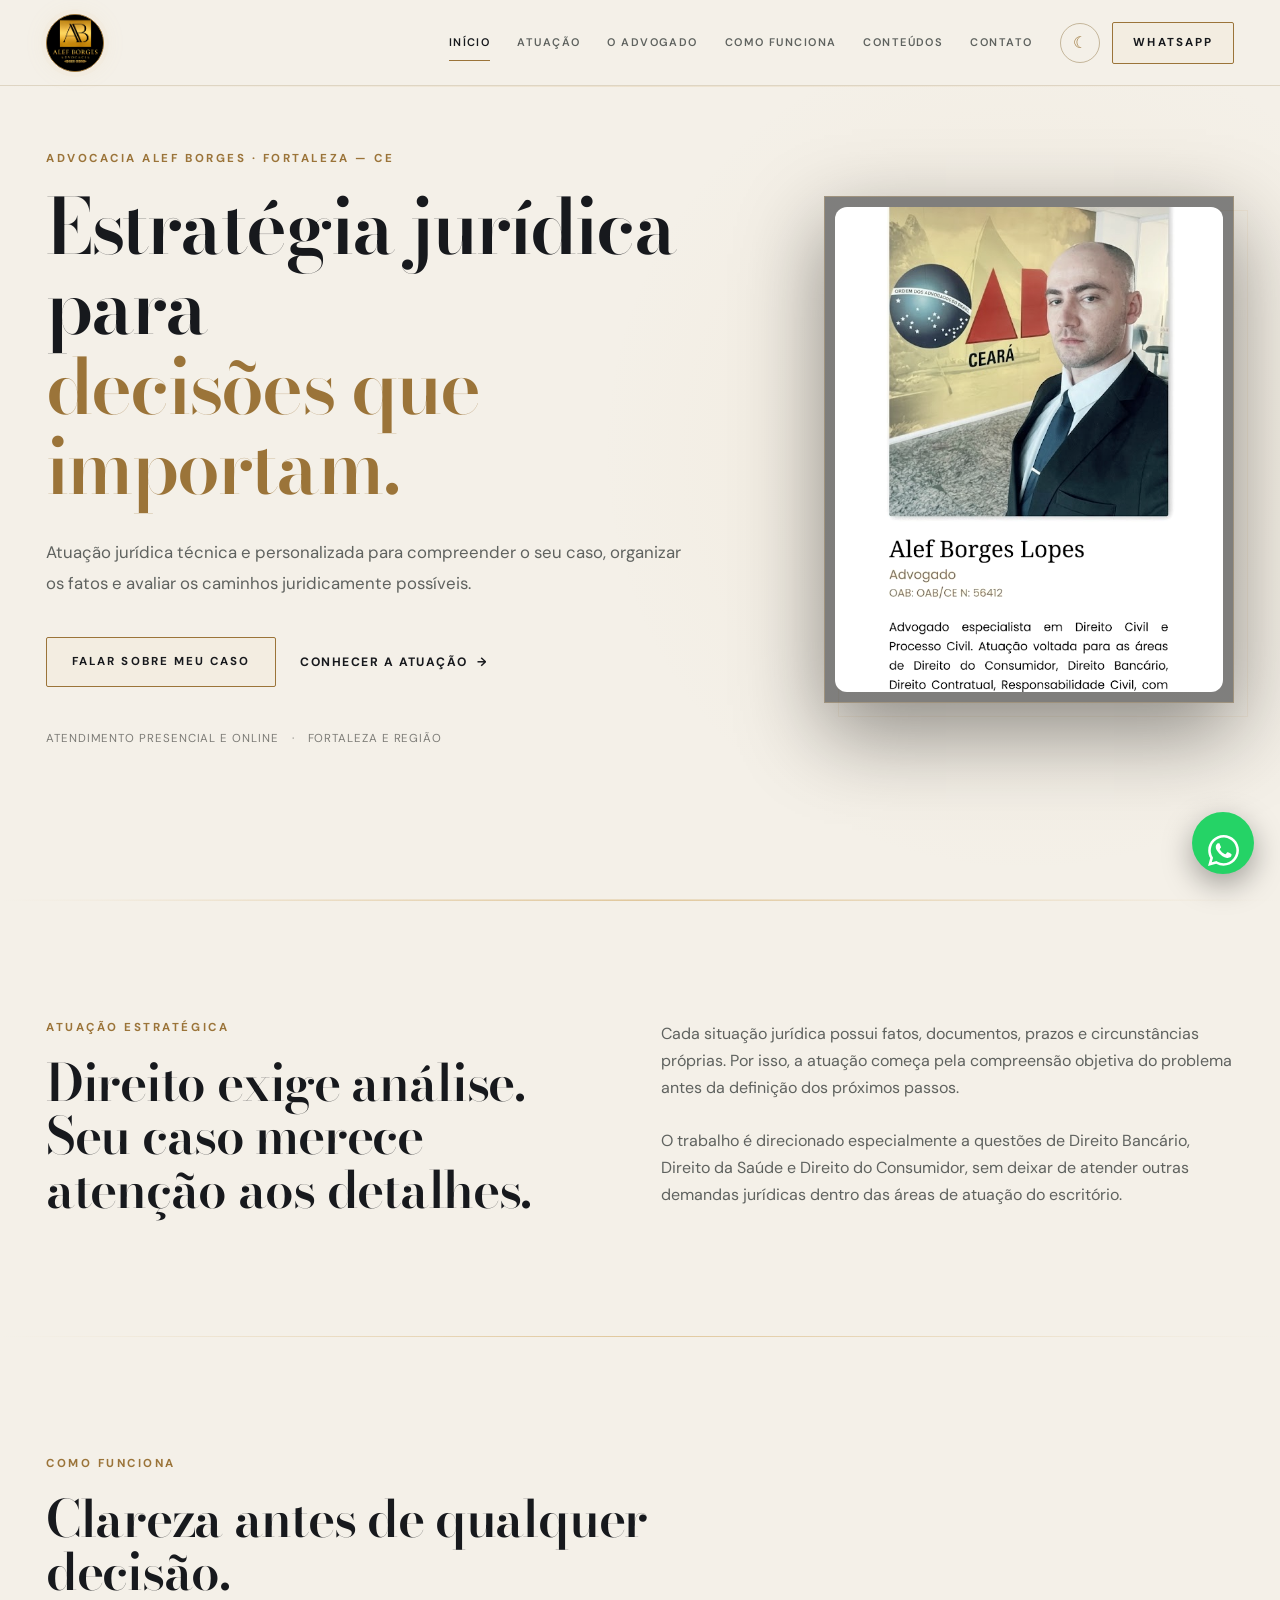
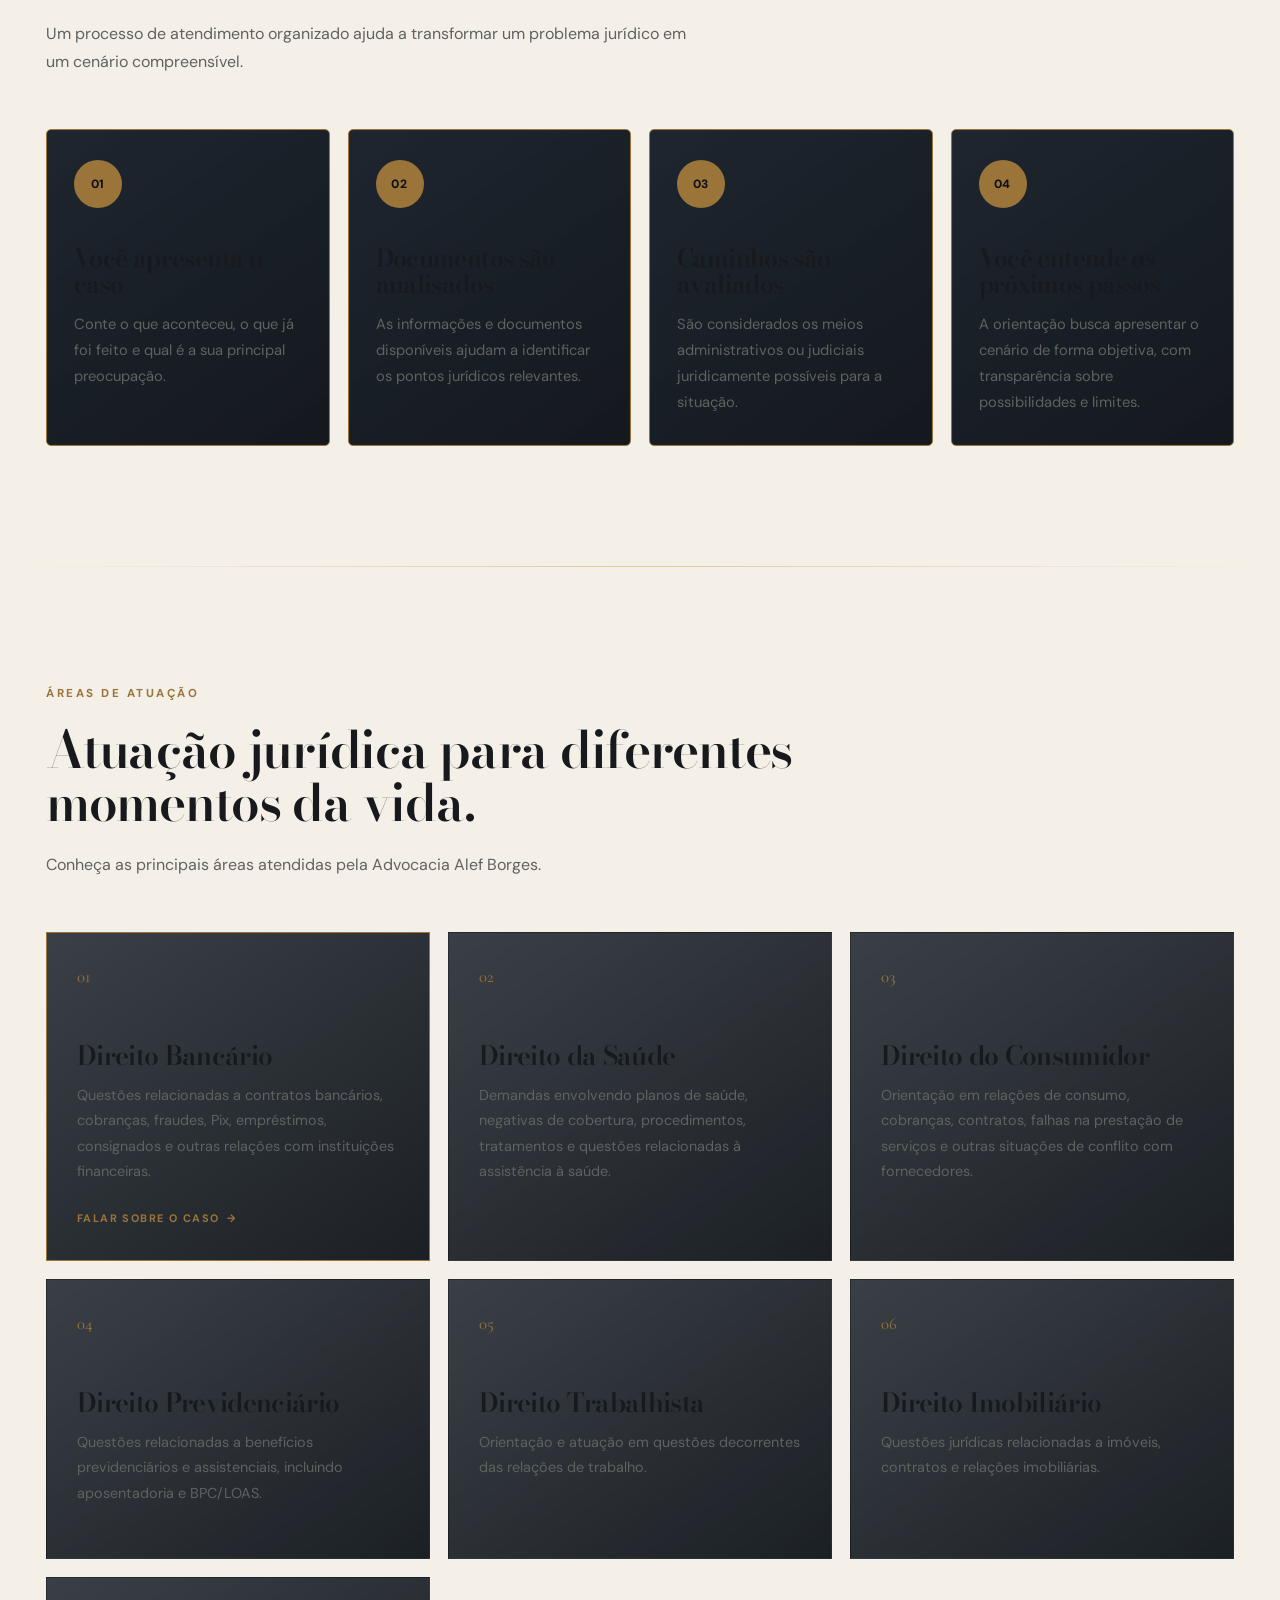
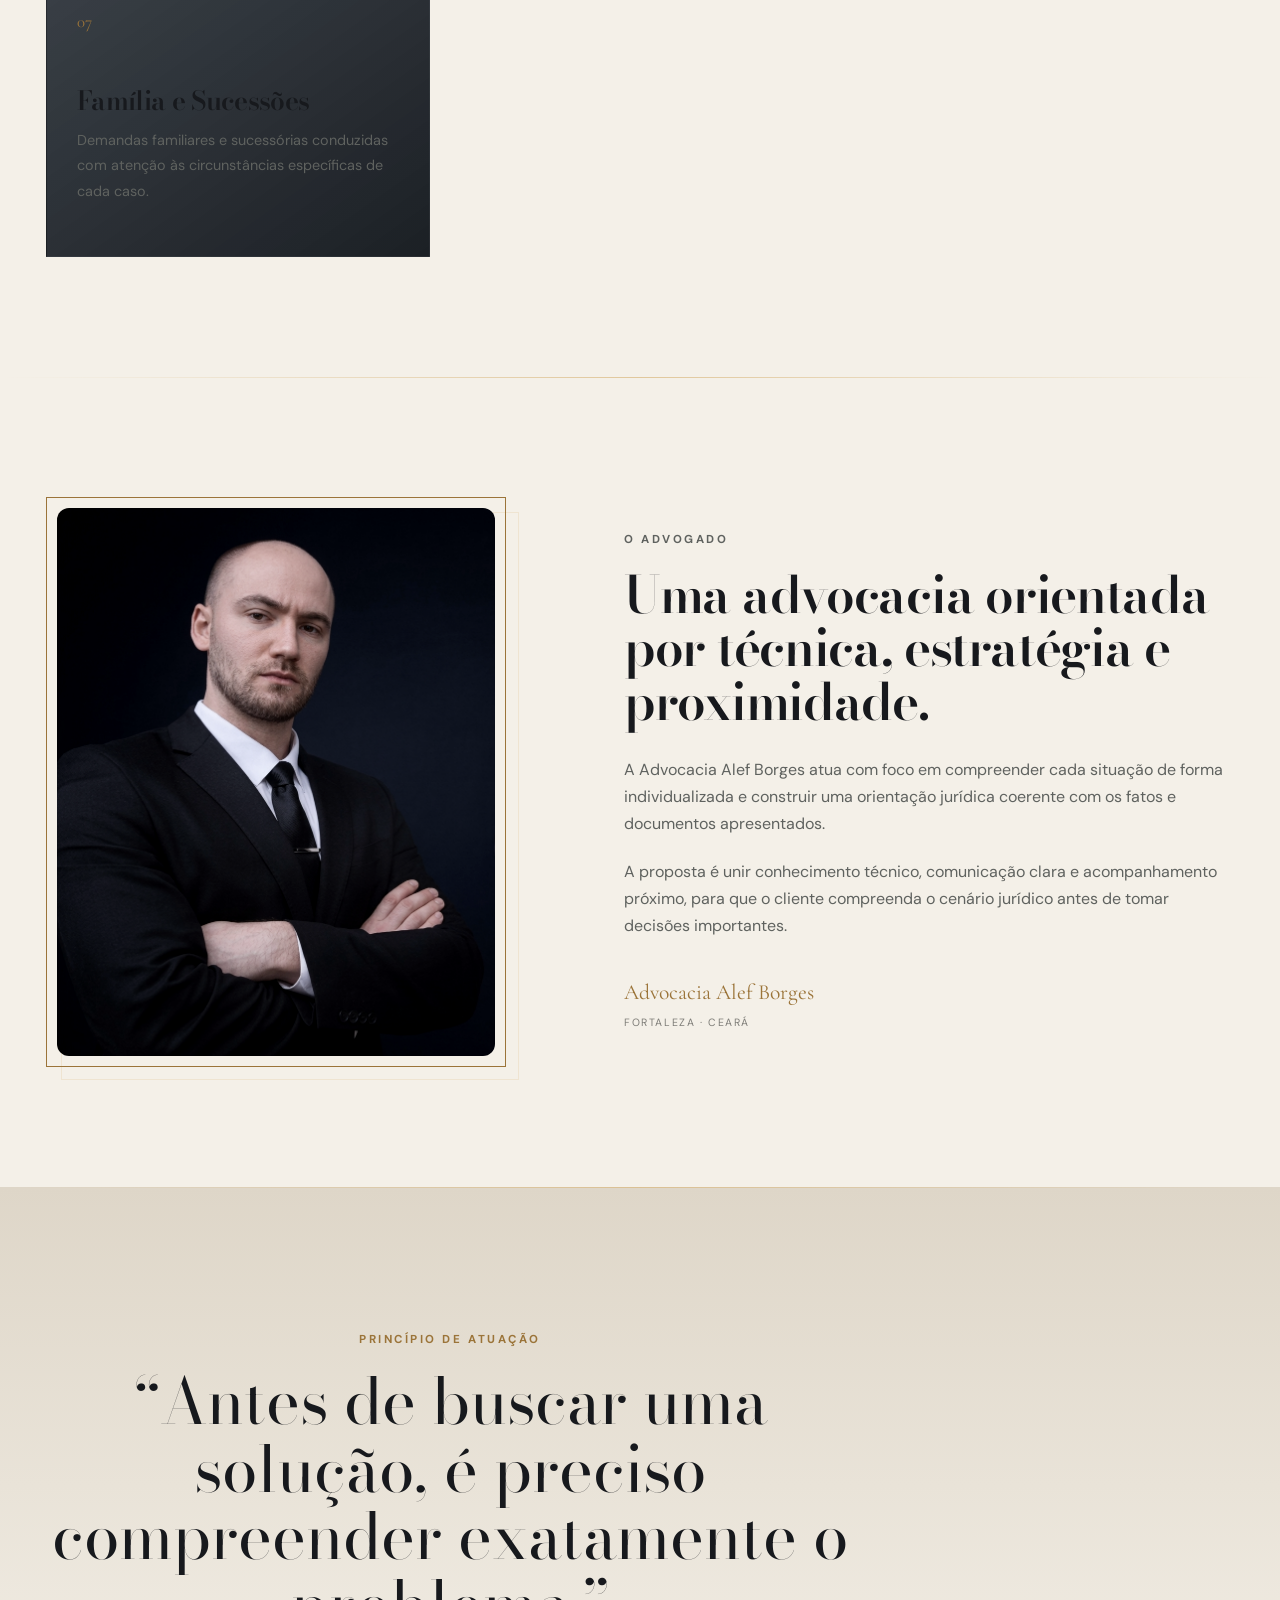
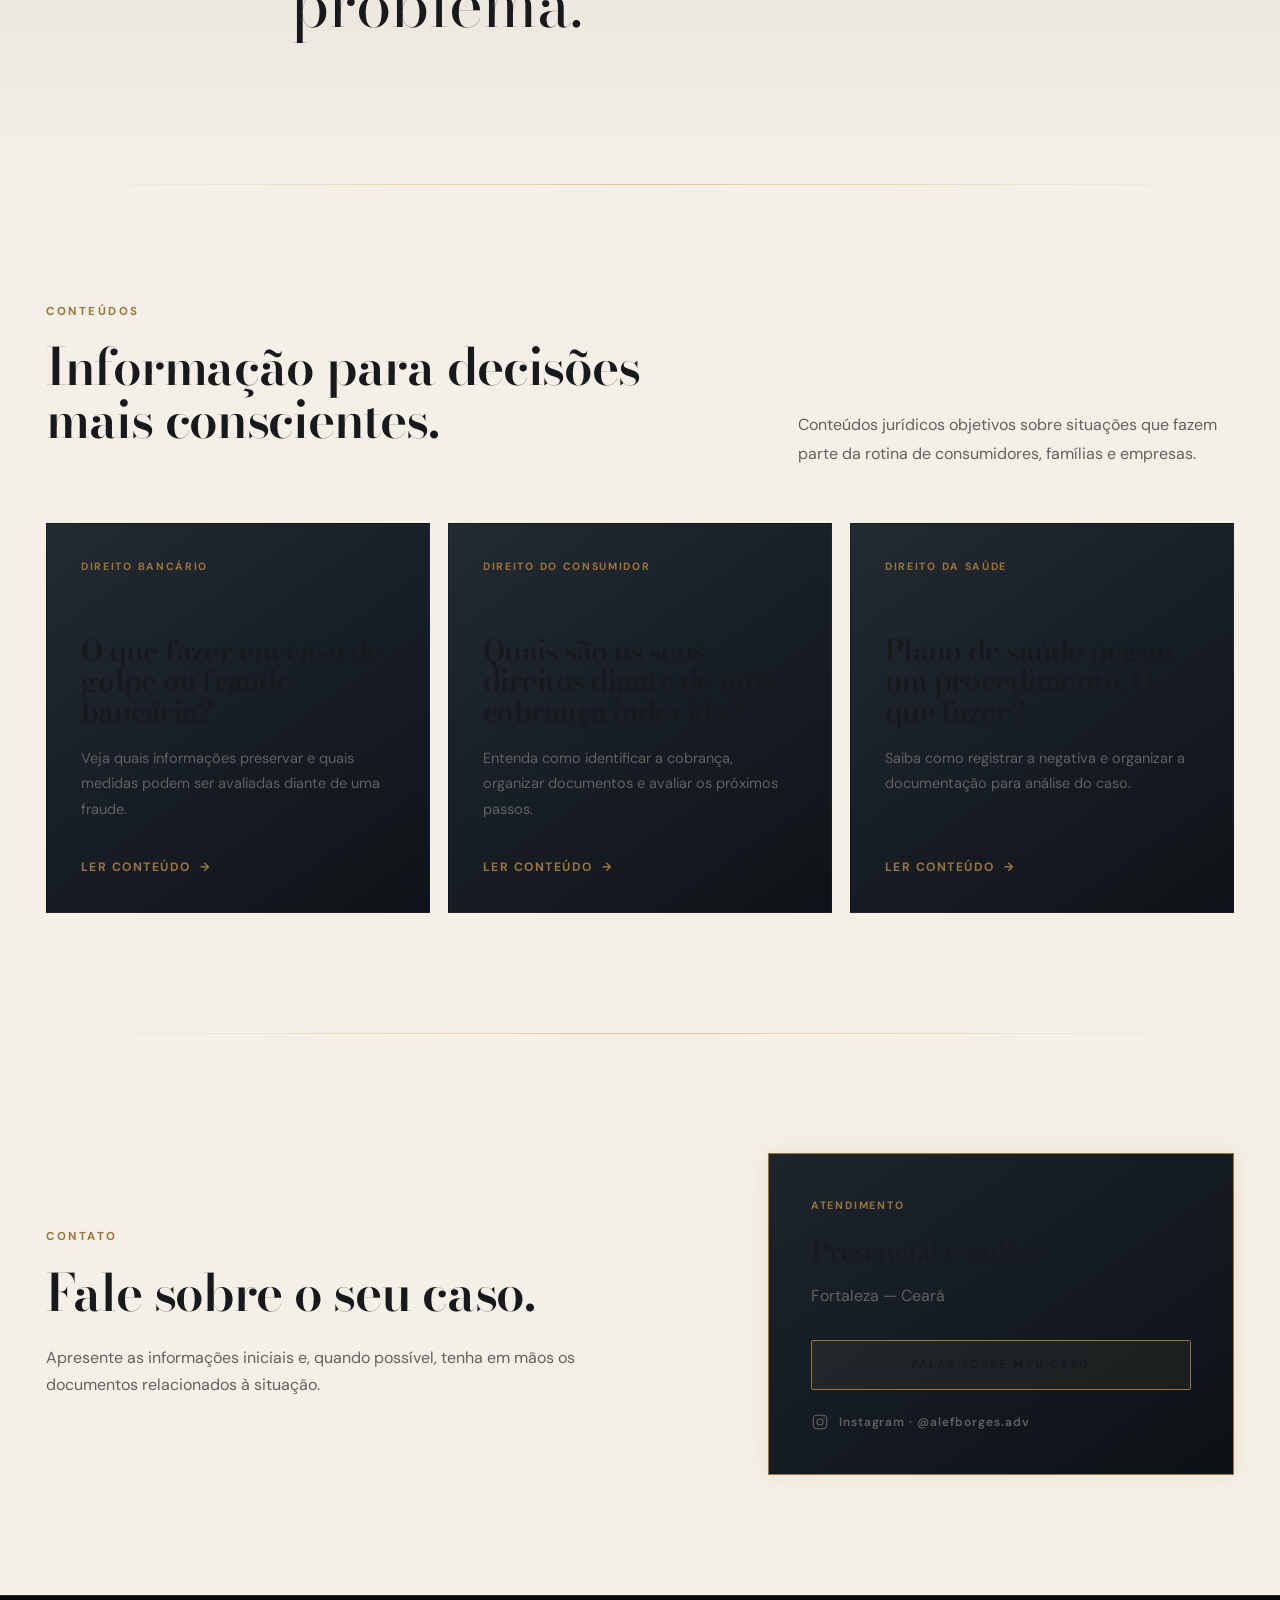
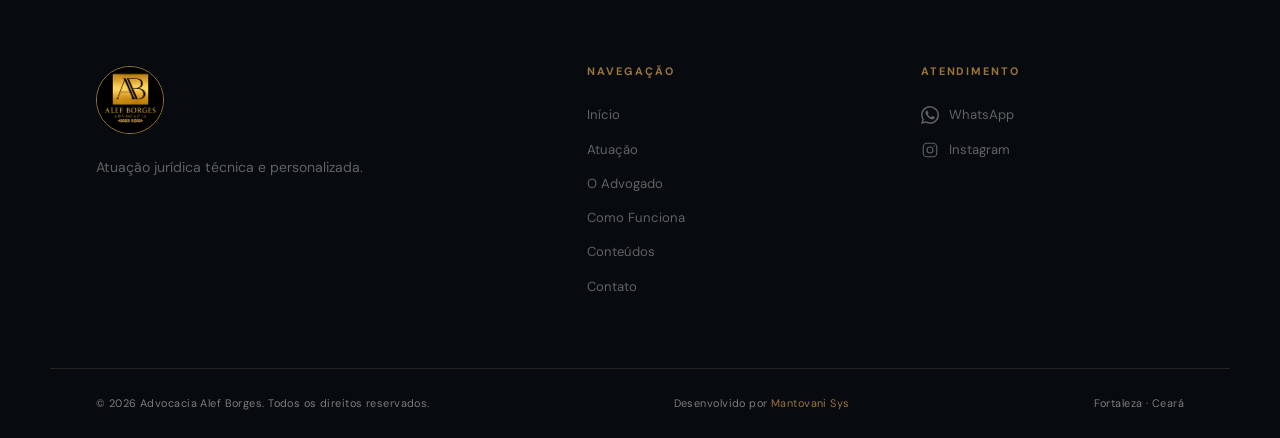
==== commit a65163f9: "atualizacao" ====
--- a/index.html
+++ b/index.html
@@ -3,335 +3,817 @@
 
 <head>
     <meta charset="UTF-8">
+
     <meta name="viewport" content="width=device-width, initial-scale=1.0">
+
+    <meta name="theme-color" content="#0C1117">
+
     <meta name="description"
-        content="Advocacia Alef Borges. Atuação jurídica técnica e personalizada em Direito Bancário, Direito da Saúde, Direito do Consumidor, Previdenciário, Trabalhista, Imobiliário e Família e Sucessões.">
-    <meta name="theme-color" content="#081522">
+        content="Advocacia Alef Borges. Atuação jurídica técnica e personalizada em Direito Bancário, Direito da Saúde, Direito do Consumidor, Previdenciário, Trabalhista, Imobiliário e Família e Sucessões em Fortaleza e online.">
+
+    <meta name="author" content="Advocacia Alef Borges">
+
+    <meta property="og:type" content="website">
+
     <meta property="og:title" content="Advocacia Alef Borges | Fortaleza - CE">
+
     <meta property="og:description" content="Atuação jurídica técnica e personalizada para decisões que importam.">
-    <meta property="og:type" content="website">
+
     <meta property="og:image" content="img/alef-01.png">
-    <title>Advocacia Alef Borges | Fortaleza - CE</title>
-    <link rel="icon" type="image/png" href="img/logo.png">
+
+    <link rel="icon" href="img/logo.png" type="image/png">
+
     <link rel="preconnect" href="https://fonts.googleapis.com">
     <link rel="preconnect" href="https://fonts.gstatic.com" crossorigin>
+
     <link
-        href="https://fonts.googleapis.com/css2?family=Bodoni+Moda:opsz,wght@6..96,500;6..96,600;6..96,700&family=Cormorant+Garamond:wght@500;600;700&family=DM+Sans:wght@400;500;600;700&display=swap"
+        href="https://fonts.googleapis.com/css2?family=Bodoni+Moda:opsz,wght@6..96,500;6..96,600&family=Cormorant+Garamond:wght@500;600;700&family=DM+Sans:wght@400;500;600;700&display=swap"
         rel="stylesheet">
+
     <link rel="stylesheet" href="css/style.css">
+
+    <title>Advocacia Alef Borges | Fortaleza - CE</title>
 </head>
 
-<body data-theme="light">
-    <header class="site-header">
+<body data-theme="dark">
+
+    <!-- =========================================================
+       HEADER
+  ========================================================== -->
+
+    <header class="site-header" id="header">
+
         <div class="container header-inner">
-            <a class="logo" href="#inicio" aria-label="Alef Borges Advocacia">
-                <img src="img/logo.png" alt="Alef Borges Advocacia">
+
+            <a class="logo" href="#inicio" aria-label="Advocacia Alef Borges — início">
+                <img src="img/logo.png" alt="Advocacia Alef Borges">
             </a>
 
             <button class="menu-toggle" type="button" aria-label="Abrir menu" aria-expanded="false"
-                aria-controls="main-navigation">
-                <span></span><span></span>
+                aria-controls="main-navigation" data-menu-toggle>
+                <span></span>
+                <span></span>
+                <span></span>
             </button>
 
             <nav class="main-nav" id="main-navigation" aria-label="Navegação principal">
                 <a href="#inicio">Início</a>
                 <a href="#atuacao">Atuação</a>
                 <a href="#sobre">O Advogado</a>
+                <a href="#processo">Como Funciona</a>
                 <a href="#conteudos">Conteúdos</a>
                 <a href="#contato">Contato</a>
             </nav>
 
-            <div class="header-tools">
-
-                <button class="theme-toggle" type="button" aria-label="Alternar tema" aria-pressed="false">
-                    <svg class="icon-moon" aria-hidden="true" viewBox="0 0 24 24">
-                        <path d="M20 15.2A8.5 8.5 0 0 1 8.8 4a8.5 8.5 0 1 0 11.2 11.2Z"></path>
-                    </svg>
-                    <svg class="icon-sun" aria-hidden="true" viewBox="0 0 24 24">
-                        <circle cx="12" cy="12" r="4"></circle>
+            <div class="header-actions">
+
+                <button class="theme-toggle" type="button" aria-label="Ativar modo claro" aria-pressed="false"
+                    data-theme-toggle>
+                    <span class="theme-icon" aria-hidden="true">☀</span>
+                </button>
+
+                <a class="button button-header" href="https://wa.me/558598199293" target="_blank"
+                    rel="noopener noreferrer">
+                    WhatsApp
+                </a>
+
+            </div>
+
+        </div>
+
+    </header>
+
+
+    <main>
+
+        <!-- =========================================================
+         HERO
+    ========================================================== -->
+
+        <section class="hero section-dark" id="inicio">
+
+            <div class="hero-line hero-line-top"></div>
+
+            <div class="container hero-grid">
+
+                <div class="hero-content reveal">
+
+                    <p class="eyebrow">
+                        Advocacia Alef Borges · Fortaleza — CE
+                    </p>
+
+                    <h1>
+                        Estratégia jurídica para
+                        <span>decisões que importam.</span>
+                    </h1>
+
+                    <p class="hero-lead">
+                        Atuação jurídica técnica e personalizada para compreender
+                        o seu caso, organizar os fatos e avaliar os caminhos
+                        juridicamente possíveis.
+                    </p>
+
+                    <div class="hero-actions">
+
+                        <a class="button button-gold"
+                            href="https://wa.me/558598199293?text=Ol%C3%A1%2C%20gostaria%20de%20uma%20an%C3%A1lise%20t%C3%A9cnica%20sobre%20o%20meu%20caso."
+                            target="_blank" rel="noopener noreferrer">
+                            Falar sobre meu caso
+                        </a>
+
+                        <a class="text-link text-link-light" href="#atuacao">
+                            Conhecer a atuação
+                            <span aria-hidden="true">→</span>
+                        </a>
+
+                    </div>
+
+                    <div class="hero-meta">
+                        <span>Atendimento presencial e online</span>
+                        <span aria-hidden="true">·</span>
+                        <span>Fortaleza e região</span>
+                    </div>
+
+                </div>
+
+                <div class="hero-media reveal">
+                    <div class="hero-image-frame">
+                        <img src="img/alef-01.png" alt="Advocacia Alef Borges" loading="eager">
+                    </div>
+                </div>
+
+            </div>
+
+            <div class="hero-line hero-line-bottom"></div>
+
+        </section>
+
+
+        <!-- =========================================================
+         POSICIONAMENTO
+    ========================================================== -->
+
+        <section class="section section-light positioning" id="posicionamento">
+
+            <div class="section-line" aria-hidden="true"></div>
+
+            <div class="container two-column reveal">
+
+                <div>
+
+                    <p class="eyebrow">
+                        Atuação estratégica
+                    </p>
+
+                    <h2>
+                        Direito exige análise.
+                        Seu caso merece atenção aos detalhes.
+                    </h2>
+
+                </div>
+
+                <div class="section-copy">
+
+                    <p>
+                        Cada situação jurídica possui fatos, documentos, prazos
+                        e circunstâncias próprias. Por isso, a atuação começa
+                        pela compreensão objetiva do problema antes da definição
+                        dos próximos passos.
+                    </p>
+
+                    <p>
+                        O trabalho é direcionado especialmente a questões de
+                        Direito Bancário, Direito da Saúde e Direito do Consumidor,
+                        sem deixar de atender outras demandas jurídicas dentro
+                        das áreas de atuação do escritório.
+                    </p>
+
+                </div>
+
+            </div>
+
+        </section>
+
+
+        <!-- =========================================================
+         COMO FUNCIONA
+    ========================================================== -->
+
+        <section class="section section-paper" id="processo">
+
+            <div class="section-line" aria-hidden="true"></div>
+
+            <div class="container">
+
+                <div class="section-heading reveal">
+
+                    <p class="eyebrow">
+                        Como funciona
+                    </p>
+
+                    <h2>
+                        Clareza antes de qualquer decisão.
+                    </h2>
+
+                    <p>
+                        Um processo de atendimento organizado ajuda a transformar
+                        um problema jurídico em um cenário compreensível.
+                    </p>
+
+                </div>
+
+                <div class="process-grid">
+
+                    <article class="process-card reveal">
+                        <span>01</span>
+
+                        <h3>
+                            Você apresenta o caso
+                        </h3>
+
+                        <p>
+                            Conte o que aconteceu, o que já foi feito e qual é
+                            a sua principal preocupação.
+                        </p>
+                    </article>
+
+
+                    <article class="process-card reveal">
+                        <span>02</span>
+
+                        <h3>
+                            Documentos são analisados
+                        </h3>
+
+                        <p>
+                            As informações e documentos disponíveis ajudam a
+                            identificar os pontos jurídicos relevantes.
+                        </p>
+                    </article>
+
+
+                    <article class="process-card reveal">
+                        <span>03</span>
+
+                        <h3>
+                            Caminhos são avaliados
+                        </h3>
+
+                        <p>
+                            São considerados os meios administrativos ou judiciais
+                            juridicamente possíveis para a situação.
+                        </p>
+                    </article>
+
+
+                    <article class="process-card reveal">
+                        <span>04</span>
+
+                        <h3>
+                            Você entende os próximos passos
+                        </h3>
+
+                        <p>
+                            A orientação busca apresentar o cenário de forma objetiva,
+                            com transparência sobre possibilidades e limites.
+                        </p>
+                    </article>
+
+                </div>
+
+            </div>
+
+        </section>
+
+
+        <!-- =========================================================
+         ATUAÇÃO
+    ========================================================== -->
+
+        <section class="section section-navy" id="atuacao">
+
+            <div class="section-line" aria-hidden="true"></div>
+
+            <div class="container">
+
+                <div class="section-heading section-heading-light reveal">
+
+                    <p class="eyebrow">
+                        Áreas de atuação
+                    </p>
+
+                    <h2>
+                        Atuação jurídica para diferentes momentos da vida.
+                    </h2>
+
+                    <p>
+                        Conheça as principais áreas atendidas pela
+                        Advocacia Alef Borges.
+                    </p>
+
+                </div>
+
+
+                <div class="areas-grid">
+
+                    <article class="area-card area-card-featured reveal">
+                        <span class="area-number">01</span>
+
+                        <h3>Direito Bancário</h3>
+
+                        <p>
+                            Questões relacionadas a contratos bancários, cobranças,
+                            fraudes, Pix, empréstimos, consignados e outras relações
+                            com instituições financeiras.
+                        </p>
+
+                        <a class="card-link" href="#contato">
+                            Falar sobre o caso
+                            <span>→</span>
+                        </a>
+                    </article>
+
+
+                    <article class="area-card reveal">
+                        <span class="area-number">02</span>
+
+                        <h3>Direito da Saúde</h3>
+
+                        <p>
+                            Demandas envolvendo planos de saúde, negativas de cobertura,
+                            procedimentos, tratamentos e questões relacionadas
+                            à assistência à saúde.
+                        </p>
+                    </article>
+
+
+                    <article class="area-card reveal">
+                        <span class="area-number">03</span>
+
+                        <h3>Direito do Consumidor</h3>
+
+                        <p>
+                            Orientação em relações de consumo, cobranças, contratos,
+                            falhas na prestação de serviços e outras situações
+                            de conflito com fornecedores.
+                        </p>
+                    </article>
+
+
+                    <article class="area-card reveal">
+                        <span class="area-number">04</span>
+
+                        <h3>Direito Previdenciário</h3>
+
+                        <p>
+                            Questões relacionadas a benefícios previdenciários
+                            e assistenciais, incluindo aposentadoria e BPC/LOAS.
+                        </p>
+                    </article>
+
+
+                    <article class="area-card reveal">
+                        <span class="area-number">05</span>
+
+                        <h3>Direito Trabalhista</h3>
+
+                        <p>
+                            Orientação e atuação em questões decorrentes
+                            das relações de trabalho.
+                        </p>
+                    </article>
+
+
+                    <article class="area-card reveal">
+                        <span class="area-number">06</span>
+
+                        <h3>Direito Imobiliário</h3>
+
+                        <p>
+                            Questões jurídicas relacionadas a imóveis,
+                            contratos e relações imobiliárias.
+                        </p>
+                    </article>
+
+
+                    <article class="area-card reveal">
+                        <span class="area-number">07</span>
+
+                        <h3>Família e Sucessões</h3>
+
+                        <p>
+                            Demandas familiares e sucessórias conduzidas com
+                            atenção às circunstâncias específicas de cada caso.
+                        </p>
+                    </article>
+
+                </div>
+
+            </div>
+
+        </section>
+
+
+        <!-- =========================================================
+         O ADVOGADO
+    ========================================================== -->
+
+        <section class="section section-light" id="sobre">
+
+            <div class="section-line" aria-hidden="true"></div>
+
+            <div class="container about-grid reveal">
+
+                <div class="about-media">
+
+                    <div class="about-image-frame">
+
+                        <img src="img/alef-02.png" alt="Alef Borges — Advocacia" loading="lazy">
+
+                    </div>
+
+                </div>
+
+
+                <div class="about-content">
+
+                    <p class="eyebrow">
+                        O Advogado
+                    </p>
+
+                    <h2>
+                        Uma advocacia orientada por técnica,
+                        estratégia e proximidade.
+                    </h2>
+
+                    <p>
+                        A Advocacia Alef Borges atua com foco em compreender
+                        cada situação de forma individualizada e construir
+                        uma orientação jurídica coerente com os fatos e
+                        documentos apresentados.
+                    </p>
+
+                    <p>
+                        A proposta é unir conhecimento técnico, comunicação
+                        clara e acompanhamento próximo, para que o cliente
+                        compreenda o cenário jurídico antes de tomar
+                        decisões importantes.
+                    </p>
+
+                    <div class="about-signature">
+
+                        <span>
+                            Advocacia Alef Borges
+                        </span>
+
+                        <small>
+                            Fortaleza · Ceará
+                        </small>
+
+                    </div>
+
+                </div>
+
+            </div>
+
+        </section>
+
+
+        <!-- =========================================================
+         FRASE
+    ========================================================== -->
+
+        <section class="statement section-dark">
+
+            <div class="statement-line" aria-hidden="true"></div>
+
+            <div class="container statement-inner reveal">
+
+                <p class="eyebrow">
+                    Princípio de atuação
+                </p>
+
+                <blockquote>
+                    “Antes de buscar uma solução,
+                    é preciso compreender exatamente o problema.”
+                </blockquote>
+
+            </div>
+
+        </section>
+
+
+        <!-- =========================================================
+         CONTEÚDOS
+    ========================================================== -->
+
+        <section class="section section-paper" id="conteudos">
+
+            <div class="section-line" aria-hidden="true"></div>
+
+            <div class="container">
+
+                <div class="section-heading split-heading reveal">
+
+                    <div>
+
+                        <p class="eyebrow">
+                            Conteúdos
+                        </p>
+
+                        <h2>
+                            Informação para decisões mais conscientes.
+                        </h2>
+
+                    </div>
+
+                    <p>
+                        Conteúdos jurídicos objetivos sobre situações que fazem
+                        parte da rotina de consumidores, famílias e empresas.
+                    </p>
+
+                </div>
+
+
+                <div class="articles-grid">
+
+                    <article class="article-card reveal">
+
+                        <span class="article-category">
+                            Direito Bancário
+                        </span>
+
+                        <h3>
+                            O que fazer em caso de golpe ou fraude bancária?
+                        </h3>
+
+                        <p>
+                            Veja quais informações preservar e quais medidas
+                            podem ser avaliadas diante de uma fraude.
+                        </p>
+
+                        <a class="text-link" href="conteudos/golpe-fraude-bancaria.html">
+                            Ler conteúdo
+                            <span aria-hidden="true">→</span>
+                        </a>
+
+                    </article>
+
+
+                    <article class="article-card reveal">
+
+                        <span class="article-category">
+                            Direito do Consumidor
+                        </span>
+
+                        <h3>
+                            Quais são os seus direitos diante de uma cobrança indevida?
+                        </h3>
+
+                        <p>
+                            Entenda como identificar a cobrança, organizar
+                            documentos e avaliar os próximos passos.
+                        </p>
+
+                        <a class="text-link" href="conteudos/cobranca-indevida.html">
+                            Ler conteúdo
+                            <span aria-hidden="true">→</span>
+                        </a>
+
+                    </article>
+
+
+                    <article class="article-card reveal">
+
+                        <span class="article-category">
+                            Direito da Saúde
+                        </span>
+
+                        <h3>
+                            Plano de saúde negou um procedimento. O que fazer?
+                        </h3>
+
+                        <p>
+                            Saiba como registrar a negativa e organizar
+                            a documentação para análise do caso.
+                        </p>
+
+                        <a class="text-link" href="conteudos/plano-saude-negou-procedimento.html">
+                            Ler conteúdo
+                            <span aria-hidden="true">→</span>
+                        </a>
+
+                    </article>
+
+                </div>
+
+            </div>
+
+        </section>
+
+
+        <!-- =========================================================
+         CONTATO
+    ========================================================== -->
+
+        <section class="section contact-section section-light" id="contato">
+
+            <div class="section-line" aria-hidden="true"></div>
+
+            <div class="container contact-grid reveal">
+
+                <div>
+
+                    <p class="eyebrow">
+                        Contato
+                    </p>
+
+                    <h2>
+                        Fale sobre o seu caso.
+                    </h2>
+
+                    <p>
+                        Apresente as informações iniciais e, quando possível,
+                        tenha em mãos os documentos relacionados à situação.
+                    </p>
+
+                </div>
+
+
+                <div class="contact-card">
+
+                    <span class="contact-label">
+                        Atendimento
+                    </span>
+
+                    <strong>
+                        Presencial e online
+                    </strong>
+
+                    <span>
+                        Fortaleza — Ceará
+                    </span>
+
+
+                    <a class="button button-gold"
+                        href="https://wa.me/558598199293?text=Ol%C3%A1%2C%20gostaria%20de%20falar%20sobre%20o%20meu%20caso."
+                        target="_blank" rel="noopener noreferrer">
+                        Falar sobre meu caso
+                    </a>
+
+
+                    <a class="contact-instagram" href="https://www.instagram.com/alefborges.adv/" target="_blank"
+                        rel="noopener noreferrer">
+
+                        <svg viewBox="0 0 24 24" aria-hidden="true">
+                            <rect x="3" y="3" width="18" height="18" rx="5"></rect>
+
+                            <circle cx="12" cy="12" r="4"></circle>
+
+                            <circle cx="17.5" cy="6.5" r="1" class="fill"></circle>
+                        </svg>
+
+                        Instagram · @alefborges.adv
+
+                    </a>
+
+                </div>
+
+            </div>
+
+        </section>
+
+    </main>
+
+
+    <!-- =========================================================
+       FOOTER
+  ========================================================== -->
+
+    <footer class="site-footer">
+
+        <div class="container footer-main">
+
+            <div class="footer-brand">
+
+                <img class="footer-logo" src="img/logo.png" alt="Advocacia Alef Borges">
+
+                <p>
+                    Atuação jurídica técnica e personalizada.
+                </p>
+
+            </div>
+
+
+            <div class="footer-column">
+
+                <h3>
+                    Navegação
+                </h3>
+
+                <a href="#inicio">Início</a>
+                <a href="#atuacao">Atuação</a>
+                <a href="#sobre">O Advogado</a>
+                <a href="#processo">Como Funciona</a>
+                <a href="#conteudos">Conteúdos</a>
+                <a href="#contato">Contato</a>
+
+            </div>
+
+
+            <div class="footer-column">
+
+                <h3>
+                    Atendimento
+                </h3>
+
+                <a href="https://wa.me/558598199293" target="_blank" rel="noopener noreferrer"
+                    class="footer-contact-link">
+
+                    <svg viewBox="0 0 24 24" aria-hidden="true">
                         <path
-                            d="M12 2v2M12 20v2M4.9 4.9l1.4 1.4M17.7 17.7l1.4 1.4M2 12h2M20 12h2M4.9 19.1l1.4-1.4M17.7 6.3l1.4-1.4">
+                            d="M20.5 3.5A11.9 11.9 0 0 0 12.05 0C5.48 0 .14 5.34.14 11.91c0 2.1.55 4.15 1.6 5.96L.04 24l6.28-1.65a11.9 11.9 0 0 0 5.73 1.46h.01c6.57 0 11.91-5.34 11.91-11.91 0-3.18-1.24-6.17-3.47-8.4ZM12.06 21.8h-.01a9.9 9.9 0 0 1-5.04-1.38l-.36-.21-3.73.98.99-3.64-.23-.37a9.9 9.9 0 1 1 8.38 4.62Zm5.43-7.42c-.3-.15-1.77-.87-2.05-.97-.27-.1-.47-.15-.67.15-.2.3-.77.97-.94 1.17-.17.2-.35.22-.65.07-.3-.15-1.25-.46-2.39-1.47-.88-.78-1.47-1.74-1.64-2.04-.17-.3-.02-.46.13-.61.13-.13.3-.35.45-.52.15-.17.2-.3.3-.5.1-.2.05-.37-.02-.52-.07-.15-.67-1.62-.92-2.22-.24-.58-.49-.5-.67-.51h-.57c-.2 0-.52.07-.8.37-.27.3-1.05 1.03-1.05 2.51s1.08 2.91 1.23 3.11c.15.2 2.12 3.24 5.14 4.55.72.31 1.28.49 1.72.63.72.23 1.37.2 1.89.12.58-.09 1.77-.72 2.02-1.42.25-.7.25-1.3.17-1.42-.07-.12-.27-.2-.57-.35Z">
                         </path>
                     </svg>
-                </button>
-                <a class="header-cta" href="https://wa.me/558598199293" target="_blank" rel="noopener noreferrer">Fale
-                    conosco <span class="arrow-icon" aria-hidden="true">↗</span></a>
-            </div>
+
+                    WhatsApp
+                </a>
+
+
+                <a href="https://www.instagram.com/alefborges.adv/" target="_blank" rel="noopener noreferrer"
+                    class="footer-contact-link">
+
+                    <svg viewBox="0 0 24 24" aria-hidden="true">
+                        <rect x="3" y="3" width="18" height="18" rx="5"></rect>
+
+                        <circle cx="12" cy="12" r="4"></circle>
+
+                        <circle cx="17.5" cy="6.5" r="1" class="fill"></circle>
+                    </svg>
+
+                    Instagram
+                </a>
+
+            </div>
+
         </div>
-    </header>
-
-    <main id="inicio">
-        <section class="hero section-dark" aria-labelledby="hero-title">
-            <div class="container hero-grid">
-                <div class="hero-content reveal">
-                    <p class="eyebrow">Advocacia Alef Borges</p>
-                    <h1 id="hero-title">Estratégia jurídica<br><em>para decisões</em><br>que importam.</h1>
-                    <p class="hero-description">Atuação jurídica técnica e personalizada, com foco em Direito Bancário,
-                        Direito da Saúde e Direito do Consumidor.</p>
-                    <div class="hero-actions">
-                        <a class="button button-gold" href="https://wa.me/558598199293" target="_blank"
-                            rel="noopener noreferrer">Solicitar análise do meu caso <span class="arrow-icon"
-                                aria-hidden="true">↗</span></a>
-                        <a class="text-link light-link" href="#atuacao">Conheça nossa atuação <span class="arrow-icon"
-                                aria-hidden="true">→</span></a>
-                    </div>
-                    <div class="hero-meta"><span class="gold-line"></span><span>Atendimento presencial e online em
-                            Fortaleza e região.</span></div>
-                </div>
-
-                <div class="hero-visual reveal reveal-delay">
-                    <span class="hero-mark" aria-hidden="true">AB</span>
-                    <figure class="hero-image-wrap">
-                        <img src="img/alef-01.png" alt="Advogado Alef Borges em retrato editorial" loading="eager">
-                        <figcaption><span class="figure-number">01</span><span>Conhecimento jurídico,<br>estratégia e
-                                compromisso.</span></figcaption>
-                    </figure>
-                    <span class="hero-rule" aria-hidden="true"></span>
-                </div>
-            </div>
-        </section>
-
-        <section class="positioning section-light" aria-labelledby="positioning-title">
-            <div class="container positioning-grid">
-                <div class="section-index"><span>01</span><span class="vertical-rule"></span><span>Posicionamento</span>
-                </div>
-                <div class="positioning-copy reveal">
-                    <p class="eyebrow">Uma advocacia estratégica</p>
-                    <h2 id="positioning-title">Cada caso exige<br><em>uma estratégia própria.</em></h2>
-                    <p>Cada situação possui particularidades. Por isso, o trabalho começa pela compreensão detalhada dos
-                        fatos, documentos e circunstâncias de cada caso.</p>
-                </div>
-                <div class="positioning-mark" aria-hidden="true">AB</div>
-            </div>
-        </section>
-
-        <section class="process section-navy" aria-labelledby="process-title">
-            <div class="container">
-                <div class="section-intro split-intro">
-                    <div>
-                        <p class="eyebrow eyebrow-light">Análise técnica</p>
-                        <h2 id="process-title">Clareza antes<br><em>da decisão.</em></h2>
-                    </div>
-                    <p>Uma análise inicial permite compreender melhor a situação e identificar os caminhos jurídicos
-                        possíveis para o caso.</p>
-                </div>
-                <div class="process-list">
-                    <article class="process-item reveal"><span class="process-number">01</span>
-                        <div>
-                            <h3>Compreender</h3>
-                            <p>Você apresenta sua situação e os documentos relacionados ao caso.</p>
-                        </div><span class="line-arrow" aria-hidden="true">↗</span>
-                    </article>
-                    <article class="process-item reveal"><span class="process-number">02</span>
-                        <div>
-                            <h3>Analisar</h3>
-                            <p>Os fatos são avaliados tecnicamente, considerando as possibilidades jurídicas.</p>
-                        </div><span class="line-arrow" aria-hidden="true">↗</span>
-                    </article>
-                    <article class="process-item reveal"><span class="process-number">03</span>
-                        <div>
-                            <h3>Orientar</h3>
-                            <p>Você recebe uma orientação clara sobre os próximos caminhos possíveis.</p>
-                        </div><span class="line-arrow" aria-hidden="true">↗</span>
-                    </article>
-                </div>
-            </div>
-        </section>
-
-        <section class="practice section-light" id="atuacao" aria-labelledby="practice-title">
-            <div class="container">
-                <div class="section-intro split-intro practice-heading">
-                    <div>
-                        <p class="eyebrow">Áreas de atuação</p>
-                        <h2 id="practice-title">Atuação jurídica<br><em>com visão estratégica.</em></h2>
-                    </div>
-                    <p>Atuação para pessoas e empresas, com atendimento presencial e online.</p>
-                </div>
-                <div class="practice-layout">
-                    <article class="practice-feature reveal"><span class="practice-number">01</span>
-                        <p class="practice-label">Principal atuação</p>
-                        <h3>Direito Bancário</h3>
-                        <p>Fraudes bancárias, golpes envolvendo Pix, empréstimos consignados, contratos, cobranças e
-                            conflitos com instituições financeiras.</p><a class="card-link"
-                            href="https://wa.me/558598199293" target="_blank" rel="noopener noreferrer">Saiba mais <span
-                                class="arrow-icon" aria-hidden="true">→</span></a>
-                    </article>
-                    <div class="practice-secondary">
-                        <article class="practice-item reveal"><span class="practice-number">02</span>
-                            <h3>Direito da Saúde</h3>
-                            <p>Planos de saúde, negativas de cobertura, tratamentos e direitos dos pacientes.</p><a
-                                class="card-link" href="https://wa.me/558598199293" target="_blank"
-                                rel="noopener noreferrer">Saiba mais <span class="arrow-icon"
-                                    aria-hidden="true">→</span></a>
-                        </article>
-                        <article class="practice-item reveal"><span class="practice-number">03</span>
-                            <h3>Direito do Consumidor</h3>
-                            <p>Defesa diante de abusos, cobranças indevidas e falhas na prestação de serviços.</p><a
-                                class="card-link" href="https://wa.me/558598199293" target="_blank"
-                                rel="noopener noreferrer">Saiba mais <span class="arrow-icon"
-                                    aria-hidden="true">→</span></a>
-                        </article>
-                        <article class="practice-item compact reveal"><span class="practice-number">04</span>
-                            <h3>Direito Previdenciário</h3>
-                            <p>Aposentadorias, BPC/LOAS, auxílio-acidente e demais benefícios.</p>
-                        </article>
-                        <article class="practice-item compact reveal"><span class="practice-number">05</span>
-                            <h3>Direito Trabalhista</h3>
-                            <p>Questões relacionadas às relações de trabalho e direitos do trabalhador.</p>
-                        </article>
-                        <article class="practice-item wide compact reveal"><span class="practice-number">06</span>
-                            <h3>Família, Sucessões e Imobiliário</h3>
-                            <p>Inventários, partilhas, questões familiares, sucessões e regularização imobiliária.</p>
-                        </article>
-                    </div>
-                </div>
-            </div>
-        </section>
-
-        <section class="about section-paper" id="sobre" aria-labelledby="about-title">
-            <div class="container about-grid">
-                <figure class="about-visual reveal"><img src="img/alef-02.png" alt="Dr. Alef Borges" loading="lazy">
-                    <figcaption><strong>AB</strong><span>Alef Borges<br><small>Advocacia</small></span></figcaption>
-                </figure>
-                <div class="about-content reveal">
-                    <p class="eyebrow">O advogado</p>
-                    <h2 id="about-title">Técnica, estratégia<br><em>e compromisso.</em></h2>
-                    <p>A Advocacia Alef Borges atua de forma personalizada, buscando compreender cada situação em
-                        profundidade antes de definir a estratégia jurídica adequada.</p>
-                    <p>Com especialização em Direito do Consumidor e Direito Bancário, o escritório também atua em
-                        diferentes áreas do Direito para oferecer orientação jurídica de acordo com as necessidades de
-                        cada cliente.</p>
-                    <div class="about-facts">
-                        <div><strong>Atendimento</strong><span>Presencial e online</span></div>
-                        <div><strong>Localização</strong><span>Fortaleza — Ceará</span></div>
-                        <div><strong>Especialização</strong><span>Direito do Consumidor e Direito Bancário</span></div>
-                    </div><a class="text-link" href="https://wa.me/558598199293" target="_blank"
-                        rel="noopener noreferrer">Fale com o escritório <span class="arrow-icon"
-                            aria-hidden="true">→</span></a>
-                </div>
-            </div>
-        </section>
-
-        <section class="statement section-navy" aria-label="Posicionamento institucional">
-            <div class="container statement-inner"><span class="gold-line"></span>
-                <p class="eyebrow eyebrow-light">Advocacia Alef Borges</p>
-                <blockquote>“Antes de tomar uma decisão,<br><em>entenda as possibilidades.</em>”</blockquote>
-            </div>
-        </section>
-
-        <section class="articles section-light" id="conteudos" aria-labelledby="articles-title">
-            <div class="container">
-                <div class="section-intro split-intro">
-                    <div>
-                        <p class="eyebrow">Conteúdos</p>
-                        <h2 id="articles-title">Informação para<br><em>entender seus direitos.</em></h2>
-                    </div>
-                    <p>Conteúdos educativos para orientar decisões com mais clareza.</p>
-                </div>
-                <div class="article-list">
-                    <article class="article-row reveal"><span class="article-number">01</span>
-                        <div>
-                            <p class="article-category">Direito Bancário</p>
-                            <h3>O que fazer em caso de golpe ou fraude bancária?</h3>
-                            <p>Uma visão inicial sobre os caminhos possíveis diante de uma fraude.</p>
-                        </div><a class="article-category" href="conteudos/golpe-fraude-bancaria.html">
-                            Ler conteúdo →
-                        </a>
-                    </article>
-                    <article class="article-row reveal"><span class="article-number">02</span>
-                        <div>
-                            <p class="article-category">Direito do Consumidor</p>
-                            <h3>Quais são os seus direitos diante de uma cobrança indevida?</h3>
-                            <p>Entenda como organizar informações e documentos sobre o caso.</p>
-                        </div><a class="article-category" href="conteudos/cobranca-indevida.html">
-                            Ler conteúdo →
-                        </a>
-                    </article>
-                    <article class="article-row reveal"><span class="article-number">03</span>
-                        <div>
-                            <p class="article-category">Direito da Saúde</p>
-                            <h3>Plano de saúde negou um procedimento. O que fazer?</h3>
-                            <p>Informações iniciais para compreender a situação e buscar orientação.</p>
-                        </div><a class="article-category" href="conteudos/plano-saude-negou-procedimento.html">
-                            Ler conteúdo →
-                        </a>
-                    </article>
-                </div>
-            </div>
-        </section>
-
-        <section class="contact section-navy" id="contato" aria-labelledby="contact-title">
-            <div class="container contact-grid">
-                <div class="contact-copy">
-                    <p class="eyebrow eyebrow-light">Atendimento jurídico</p>
-                    <h2 id="contact-title">Vamos compreender<br><em>o seu caso.</em></h2>
-                    <p>Entre em contato e apresente sua situação para uma análise inicial, presencial ou online.</p><a
-                        class="button button-gold" href="https://wa.me/558598199293" target="_blank"
-                        rel="noopener noreferrer">Falar pelo WhatsApp <span class="arrow-icon"
-                            aria-hidden="true">↗</span></a>
-                </div>
-                <div class="contact-panel">
-                    <div><strong>Atendimento</strong><span>Presencial e online<br>Fortaleza — Ceará</span></div>
-                    <div><strong>Contato</strong><a href="https://wa.me/558598199293" target="_blank"
-                            rel="noopener noreferrer"><svg aria-hidden="true" viewBox="0 0 24 24">
-                                <path d="M20 11.8a8 8 0 0 1-11.8 7.1L4 20l1.2-4A8 8 0 1 1 20 11.8Z"></path>
-                                <path
-                                    d="M9 8.5c.2 2 1.5 4 3.5 5.2.7.4 1.5.7 2 .2l.7-.8c.2-.2.1-.5-.1-.6l-1.5-.7c-.2-.1-.4-.1-.6.1l-.5.6c-1-.5-1.7-1.2-2.2-2.1l.5-.5c.2-.2.2-.4.1-.6l-.7-1.5c-.1-.2-.4-.3-.6-.1l-.7.8c-.2.2-.1.6.1 1Z">
-                                </path>
-                            </svg>WhatsApp</a>
-                        <a href="https://www.instagram.com/alefborges.adv/" target="_blank"
-                            rel="noopener noreferrer"><svg aria-hidden="true" viewBox="0 0 24 24">
-                                <rect x="3" y="3" width="18" height="18" rx="5"></rect>
-                                <circle cx="12" cy="12" r="4"></circle>
-                            </svg>@alefborges.adv</a><span class="email-todo">E-mail: inserir endereço oficial</span>
-                    </div>
-                </div>
-            </div>
-        </section>
-    </main>
-
-    <footer class="footer">
-        <div class="container footer-main">
-            <div class="footer-brand"><img src="img/logo.png" alt="Advocacia Alef Borges">
-                <p>Advocacia técnica, estratégica e personalizada.</p>
-            </div>
-            <div class="footer-column"><strong>Navegação</strong><a href="#inicio">Início</a><a
-                    href="#atuacao">Atuação</a><a href="#sobre">O advogado</a><a href="#conteudos">Conteúdos</a><a
-                    href="#contato">Contato</a></div>
-            <div class="footer-column"><strong>Contato</strong><a class="footer-contact-link footer-icon-only"
-                    href="https://wa.me/558598199293" target="_blank" rel="noopener noreferrer"
-                    aria-label="WhatsApp da Advocacia Alef Borges" title="WhatsApp"><svg aria-hidden="true"
-                        viewBox="0 0 24 24">
-                        <path d="M20 11.8a8 8 0 0 1-11.8 7.1L4 20l1.2-4A8 8 0 1 1 20 11.8Z"></path>
-                        <path
-                            d="M9 8.5c.2 2 1.5 4 3.5 5.2.7.4 1.5.7 2 .2l.7-.8c.2-.2.1-.5-.1-.6l-1.5-.7c-.2-.1-.4-.1-.6.1l-.5.6c-1-.5-1.7-1.2-2.2-2.1l.5-.5c.2-.2.2-.4.1-.6l-.7-1.5c-.1-.2-.4-.3-.6-.1l-.7.8c-.2.2-.1.6.1 1Z">
-                        </path>
-                    </svg></a><a class="footer-contact-link footer-icon-only"
-                    href="https://www.instagram.com/alefborges.adv/" target="_blank" rel="noopener noreferrer"
-                    aria-label="Instagram da Advocacia Alef Borges" title="Instagram"><svg aria-hidden="true"
-                        viewBox="0 0 24 24">
-                        <rect x="3" y="3" width="18" height="18" rx="5"></rect>
-                        <circle cx="12" cy="12" r="4"></circle>
-                    </svg></a><!-- TODO: inserir o e-mail oficial no href quando definido --><span
-                    class="footer-contact-link footer-icon-only footer-email-placeholder" role="img"
-                    aria-label="E-mail do escritório" title="E-mail do escritório"><svg aria-hidden="true"
-                        viewBox="0 0 24 24">
-                        <rect x="3" y="5" width="18" height="14" rx="1"></rect>
-                        <path d="m4 7 8 6 8-6"></path>
-                    </svg></span></div>
+
+
+        <div class="container footer-bottom">
+
+            <span>
+                © <span data-year>2026</span>
+                Advocacia Alef Borges.
+                Todos os direitos reservados.
+            </span>
+            <p class="footer-credit">
+                Desenvolvido por
+                <a href="https://mantovanisys.com.br" target="_blank" rel="noopener noreferrer">
+                    Mantovani Sys
+                </a>
+            </p>
+            <span>
+                Fortaleza · Ceará
+            </span>
+
         </div>
-        <div class="container footer-bottom"><span>© <span data-year>2026</span> Advocacia Alef Borges. Todos os
-                direitos reservados.</span><span>Fortaleza — CE</span></div>
+
     </footer>
 
+
+    <!-- =========================================================
+       BOTÃO VOLTAR AO TOPO
+  ========================================================== -->
+
+    <button class="back-to-top" id="backToTop" type="button" aria-label="Voltar ao topo">
+
+        <svg viewBox="0 0 24 24" aria-hidden="true">
+            <path d="M12 19V5M6 11l6-6 6 6"></path>
+        </svg>
+
+    </button>
+
+
+    <!-- =========================================================
+       WHATSAPP FLUTUANTE
+  ========================================================== -->
+
     <a class="floating-whatsapp" href="https://wa.me/558598199293" target="_blank" rel="noopener noreferrer"
-        aria-label="Falar com a Advocacia Alef Borges pelo WhatsApp"><svg aria-hidden="true" viewBox="0 0 24 24">
-            <path d="M20 11.8a8 8 0 0 1-11.8 7.1L4 20l1.2-4A8 8 0 1 1 20 11.8Z"></path>
+        aria-label="Falar com a Advocacia Alef Borges pelo WhatsApp">
+
+        <span class="whatsapp-pulse"></span>
+
+        <svg viewBox="0 0 24 24" aria-hidden="true">
             <path
-                d="M9 8.5c.2 2 1.5 4 3.5 5.2.7.4 1.5.7 2 .2l.7-.8c.2-.2.1-.5-.1-.6l-1.5-.7c-.2-.1-.4-.1-.6.1l-.5.6c-1-.5-1.7-1.2-2.2-2.1l.5-.5c.2-.2.2-.4.1-.6l-.7-1.5c-.1-.2-.4-.3-.6-.1l-.7.8c-.2.2-.1.6.1 1Z">
+                d="M20.5 3.5A11.9 11.9 0 0 0 12.05 0C5.48 0 .14 5.34.14 11.91c0 2.1.55 4.15 1.6 5.96L.04 24l6.28-1.65a11.9 11.9 0 0 0 5.73 1.46h.01c6.57 0 11.91-5.34 11.91-11.91 0-3.18-1.24-6.17-3.47-8.4ZM12.06 21.8h-.01a9.9 9.9 0 0 1-5.04-1.38l-.36-.21-3.73.98.99-3.64-.23-.37a9.9 9.9 0 1 1 8.38 4.62Zm5.43-7.42c-.3-.15-1.77-.87-2.05-.97-.27-.1-.47-.15-.67.15-.2.3-.77.97-.94 1.17-.17.2-.35.22-.65.07-.3-.15-1.25-.46-2.39-1.47-.88-.78-1.47-1.74-1.64-2.04-.17-.3-.02-.46.13-.61.13-.13.3-.35.45-.52.15-.17.2-.3.3-.5.1-.2.05-.37-.02-.52-.07-.15-.67-1.62-.92-2.22-.24-.58-.49-.5-.67-.51h-.57c-.2 0-.52.07-.8.37-.27.3-1.05 1.03-1.05 2.51s1.08 2.91 1.23 3.11c.15.2 2.12 3.24 5.14 4.55.72.31 1.28.49 1.72.63.72.23 1.37.2 1.89.12.58-.09 1.77-.72 2.02-1.42.25-.7.25-1.3.17-1.42-.07-.12-.27-.2-.57-.35Z">
             </path>
-        </svg></a>
-    <script src="script.js"></script>
+        </svg>
+
+    </a>
+
+
+    <script src="script.js" defer></script>
+
 </body>
 
 </html>
--- a/css/style.css
+++ b/css/style.css
@@ -1,76 +1,139 @@
-/* =========================================================
+/* ============================================================
    ADVOCACIA ALEF BORGES
-   Boutique editorial system
-========================================================= */
+   DARK LUXURY SYSTEM
+============================================================ */
+
+
+/* ============================================================
+   VARIABLES
+============================================================ */
 
 :root {
-    --navy: #081522;
-    --navy-2: #0d1d2e;
-    --navy-3: #13263a;
-    --gold: #b99652;
-    --gold-light: #d1b875;
-    --cream: #f5f2eb;
+
+    --bg: #0c1117;
+    --bg-soft: #101720;
+    --bg-card: #111923;
+    --bg-deep: #070b10;
+
+    --gold: #d9b87f;
+    --gold-light: #ecd29f;
+    --gold-dark: #a98750;
+
+    --gold-glow:
+        0 0 14px rgba(217, 184, 127, .22),
+        0 0 34px rgba(217, 184, 127, .10);
+
+    --text: #f0f0f0;
     --white: #ffffff;
-    --text: #18212b;
-    --muted: #68717c;
-    --line: rgba(8, 21, 34, 0.16);
-    --line-light: rgba(255, 255, 255, 0.18);
-    --serif: "Cormorant Garamond", Georgia, serif;
-    --display: "Bodoni Moda", "Cormorant Garamond", Georgia, serif;
-    --sans: "DM Sans", Arial, sans-serif;
-    --container: 1240px;
-    --ease: 320ms cubic-bezier(0.22, 0.61, 0.36, 1);
-}
-
-[data-theme="dark"] {
-    --navy: #07111d;
-    --navy-2: #0d1b2a;
-    --navy-3: #13263a;
-    --gold: #c7a35d;
-    --gold-light: #d8c083;
-    --cream: #07111d;
-    --white: #0d1b2a;
-    --text: #f4f1ea;
-    --muted: #aab3bc;
-    --line: rgba(255, 255, 255, 0.14);
-}
-
-* {
+
+    --muted: #a7adb4;
+    --muted-2: #737b84;
+
+    --line: rgba(217, 184, 127, .35);
+    --line-soft: rgba(255, 255, 255, .09);
+
+    --whatsapp: #25d366;
+    --whatsapp-dark: #128c7e;
+
+    --container: 1180px;
+
+    --serif:
+        "Cormorant Garamond",
+        Georgia,
+        serif;
+
+    --display:
+        "Bodoni Moda",
+        "Cormorant Garamond",
+        Georgia,
+        serif;
+
+    --sans:
+        "DM Sans",
+        Arial,
+        sans-serif;
+
+    --header-height: 86px;
+
+    --ease:
+        cubic-bezier(.22, .61, .36, 1);
+
+}
+
+
+/* ============================================================
+   LIGHT THEME
+============================================================ */
+
+[data-theme="light"] {
+
+    --bg: #f4f0e8;
+    --bg-soft: #ebe5da;
+    --bg-card: #f9f6f0;
+    --bg-deep: #ded6c8;
+
+    --gold: #9b7439;
+    --gold-light: #b38a4b;
+    --gold-dark: #765421;
+
+    --text: #17191d;
+    --white: #101214;
+
+    --muted: #5f625f;
+    --muted-2: #7d7c77;
+
+    --line: rgba(120, 85, 30, .38);
+    --line-soft: rgba(20, 20, 20, .12);
+
+}
+
+
+/* ============================================================
+   RESET
+============================================================ */
+
+*,
+*::before,
+*::after {
     box-sizing: border-box;
-    margin: 0;
-    padding: 0;
 }
 
 html {
     scroll-behavior: smooth;
+    scroll-padding-top: 100px;
 }
 
 body {
-    background: var(--cream);
+    margin: 0;
+    min-width: 320px;
+
+    background: var(--bg);
     color: var(--text);
+
     font-family: var(--sans);
-    line-height: 1.6;
+    font-size: 16px;
+    line-height: 1.7;
+
     overflow-x: hidden;
-    transition: background-color 400ms ease, color 400ms ease;
-}
-
-body[data-theme="light"] {
-    background-color: #f5f2eb;
-    color: #18212b;
-}
-
-body[data-theme="dark"] {
-    background-color: #07111d;
-    color: #f4f1ea;
+
+    transition:
+        background .45s ease,
+        color .45s ease;
 }
 
 body.menu-open {
     overflow: hidden;
 }
 
+img,
+svg {
+    display: block;
+}
+
 img {
+    max-width: 100%;
     display: block;
-    max-width: 100%;
+    border-radius: 12px;
 }
 
 a {
@@ -81,1662 +144,2208 @@
 button,
 a {
     -webkit-tap-highlight-color: transparent;
-    transition: color var(--ease), background-color var(--ease), border-color var(--ease), transform var(--ease), opacity var(--ease);
 }
 
 button {
-    border: 0;
     font: inherit;
 }
 
-:focus-visible {
-    outline: 2px solid var(--gold-light);
-    outline-offset: 4px;
-}
+::selection {
+    background: var(--gold);
+    color: var(--bg);
+}
+
+
+/* ============================================================
+   CONTAINER
+============================================================ */
 
 .container {
-    width: min(90%, var(--container));
-    margin-inline: auto;
-}
-
-/* Header */
+    width: 100%;
+    padding-left: 46px;
+    padding-right: 46px;
+}
+
+
+/* ============================================================
+   TYPOGRAPHY
+============================================================ */
+
+h1,
+h2,
+h3,
+blockquote {
+    margin: 0;
+}
+
+h1,
+h2,
+h3 {
+    font-family: var(--display);
+    font-weight: 600;
+    line-height: 1.04;
+    letter-spacing: -.025em;
+}
+
+h1 {
+    font-size: clamp(3.4rem, 6vw, 6.5rem);
+}
+
+h2 {
+    font-size: clamp(2.5rem, 4vw, 4.6rem);
+}
+
+h3 {
+    font-size: 1.65rem;
+}
+
+p {
+    margin: 0;
+}
+
+.eyebrow {
+    margin-bottom: 20px;
+
+    color: var(--gold);
+
+    font-family: var(--sans);
+    font-size: .72rem;
+    font-weight: 700;
+
+    letter-spacing: .22em;
+    line-height: 1.4;
+
+    text-transform: uppercase;
+}
+
+.section-heading {
+    max-width: 760px;
+    margin-bottom: 54px;
+}
+
+.section-heading h2 {
+    margin-bottom: 22px;
+}
+
+.section-heading>p:last-child {
+    max-width: 650px;
+    color: var(--muted);
+}
+
+.section-heading-light>p:last-child {
+    color: var(--muted);
+}
+
+
+/* ============================================================
+   BUTTONS
+============================================================ */
+
+.button {
+    position: relative;
+
+    display: inline-flex;
+    align-items: center;
+    justify-content: center;
+
+    min-height: 50px;
+    padding: 0 25px;
+
+    border: 1px solid var(--gold);
+    border-radius: 2px;
+
+    background: rgba(217, 184, 127, .06);
+    color: var(--text);
+
+    font-family: var(--sans);
+    font-size: .72rem;
+    font-weight: 700;
+
+    letter-spacing: .18em;
+    text-transform: uppercase;
+
+    overflow: hidden;
+
+    transition:
+        color .3s ease,
+        background .3s ease,
+        border-color .3s ease,
+        box-shadow .3s ease,
+        transform .3s var(--ease);
+}
+
+.button::before {
+    content: "";
+
+    position: absolute;
+    inset: 0;
+
+    background:
+        linear-gradient(110deg,
+            transparent 20%,
+            rgba(255, 255, 255, .28) 48%,
+            transparent 70%);
+
+    transform: translateX(-130%);
+
+    transition:
+        transform .7s var(--ease);
+}
+
+.button:hover::before {
+    transform: translateX(130%);
+}
+
+.button:hover {
+    background: var(--gold);
+    border-color: var(--gold);
+    color: #0c1117;
+
+    box-shadow: var(--gold-glow);
+
+    transform: translateY(-2px);
+}
+
+.button-gold {
+    animation: buttonGlow 3.8s ease-in-out infinite;
+}
+
+.button-header {
+    min-height: 42px;
+    padding-inline: 20px;
+}
+
+@keyframes buttonGlow {
+
+    0%,
+    100% {
+        box-shadow:
+            0 0 0 rgba(217, 184, 127, 0);
+    }
+
+    50% {
+        box-shadow:
+            0 0 16px rgba(217, 184, 127, .16),
+            0 0 32px rgba(217, 184, 127, .06);
+    }
+
+}
+
+
+/* ============================================================
+   TEXT LINKS
+============================================================ */
+
+.text-link,
+.card-link,
+.contact-instagram,
+.footer-contact-link {
+    transition:
+        color .3s ease,
+        opacity .3s ease,
+        transform .3s ease;
+}
+
+.text-link {
+    display: inline-flex;
+    align-items: center;
+    gap: 9px;
+
+    color: var(--gold);
+
+    font-size: .76rem;
+    font-weight: 700;
+
+    letter-spacing: .12em;
+    text-transform: uppercase;
+}
+
+.text-link span {
+    transition: transform .3s ease;
+}
+
+.text-link:hover span {
+    transform: translateX(5px);
+}
+
+.text-link:hover {
+    color: var(--gold-light);
+}
+
+.text-link-light {
+    color: var(--text);
+}
+
+
+/* ============================================================
+   HEADER
+============================================================ */
 
 .site-header {
-    position: sticky;
+    position: fixed;
+    z-index: 1000;
+
     top: 0;
-    z-index: 20;
-    height: 86px;
-    background: #000000;
-    border-bottom: 1px solid rgba(255, 255, 255, 0.12);
-    color: var(--white);
+    left: 0;
+    right: 0;
+
+    height: var(--header-height);
+
+    background:
+        linear-gradient(180deg,
+            rgba(7, 11, 16, .95),
+            rgba(7, 11, 16, .76));
+
+    border-bottom: 1px solid rgba(217, 184, 127, .12);
+
     backdrop-filter: blur(16px);
+    -webkit-backdrop-filter: blur(16px);
+
+    transition:
+        background .4s ease,
+        border-color .4s ease;
+}
+
+[data-theme="light"] .site-header {
+    background:
+        rgba(244, 240, 232, .93);
+    border-bottom-color: rgba(120, 85, 30, .18);
 }
 
 .header-inner {
-    position: relative;
-    width: min(94%, var(--container));
+    height: 100%;
+
     display: flex;
     align-items: center;
     justify-content: space-between;
-    height: 86px;
+
     gap: 28px;
 }
+
+
+/* ============================================================
+   LOGO
+============================================================ */
 
 .logo {
     position: relative;
-    z-index: 2;
-    display: grid;
-    width: 74px;
-    height: 74px;
-    flex: 0 0 74px;
-    place-items: center;
+
+    display: flex;
+    align-items: center;
+    justify-content: center;
+
+    flex: 0 0 auto;
+
+    width: 58px;
+    height: 58px;
+
+    border-radius: 50%;
+
+    border: 1px solid var(--gold);
+
+    background: #080d12;
+
+    box-shadow:
+        0 0 0 5px rgba(217, 184, 127, .04),
+        0 0 24px rgba(217, 184, 127, .10);
+
     overflow: hidden;
-    border: 2px solid var(--gold-light);
+
+    transition:
+        transform .3s ease,
+        box-shadow .3s ease;
+}
+
+.logo:hover {
+    transform: scale(1.04);
+
+    box-shadow:
+        0 0 0 6px rgba(217, 184, 127, .06),
+        0 0 30px rgba(217, 184, 127, .22);
+}
+
+.logo img {
+    width: 58px;
+    height: 58px;
+    object-fit: cover;
     border-radius: 50%;
-    background: #000000;
-    box-shadow: 0 0 0 2px rgba(209, 184, 117, 0.28);
-}
-
-.logo img {
-    width: 100%;
-    height: 100%;
-    object-fit: contain;
-}
+}
+
+/* ============================================================
+   NAV
+============================================================ */
 
 .main-nav {
     display: flex;
     align-items: center;
-    gap: clamp(18px, 2.5vw, 38px);
+    justify-content: center;
+
+    gap: 27px;
+
     margin-left: auto;
 }
 
 .main-nav a {
     position: relative;
-    padding: 30px 0;
-    color: rgba(255, 255, 255, 0.72);
-    font-size: 11px;
+
+    color: var(--muted);
+
+    font-size: .69rem;
     font-weight: 600;
-    letter-spacing: 0.08em;
+
+    letter-spacing: .13em;
     text-transform: uppercase;
+
+    transition: color .3s ease;
 }
 
 .main-nav a::after {
+    content: "";
+
     position: absolute;
-    right: 0;
-    bottom: 22px;
+
     left: 0;
+    bottom: -9px;
+
+    width: 100%;
     height: 1px;
-    background: var(--gold-light);
-    content: "";
+
+    background: var(--gold);
+
     transform: scaleX(0);
-    transform-origin: right;
-    transition: transform var(--ease);
+    transform-origin: center;
+
+    transition: transform .3s ease;
 }
 
 .main-nav a:hover,
-.main-nav a[aria-current="page"] {
-    color: var(--white);
+.main-nav a.is-active {
+    color: var(--text);
 }
 
 .main-nav a:hover::after,
-.main-nav a[aria-current="page"]::after {
+.main-nav a.is-active::after {
     transform: scaleX(1);
-    transform-origin: left;
-}
-
-.header-tools {
+}
+
+
+/* ============================================================
+   HEADER ACTIONS
+============================================================ */
+
+.header-actions {
     display: flex;
     align-items: center;
     gap: 12px;
 }
 
-.social-link,
 .theme-toggle {
+    width: 40px;
+    height: 40px;
+
     display: grid;
-    width: 34px;
-    height: 34px;
     place-items: center;
-    border: 1px solid transparent;
+
+    padding: 0;
+
+    border: 1px solid var(--line);
     border-radius: 50%;
+
     background: transparent;
-    color: rgba(255, 255, 255, 0.62);
+    color: var(--gold);
+
     cursor: pointer;
-}
-
-.social-link:hover,
+
+    transition:
+        background .3s ease,
+        color .3s ease,
+        box-shadow .3s ease,
+        transform .3s ease;
+}
+
 .theme-toggle:hover {
-    border-color: rgba(209, 184, 117, 0.45);
-    color: var(--gold-light);
-}
-
-.social-link svg,
-.theme-toggle svg {
-    width: 16px;
-    height: 16px;
-    fill: none;
-    stroke: currentColor;
-    stroke-linecap: round;
-    stroke-linejoin: round;
-    stroke-width: 1.5;
-}
-
-.theme-toggle .icon-sun {
-    display: none;
-}
-
-[data-theme="dark"] .theme-toggle .icon-moon {
-    display: none;
-}
-
-[data-theme="dark"] .theme-toggle .icon-sun {
-    display: block;
-}
-
-.icon-fill {
-    fill: currentColor;
-    stroke: none;
-}
-
-.header-cta,
-.button {
-    display: inline-flex;
-    align-items: center;
-    justify-content: center;
-    gap: 14px;
-    min-height: 44px;
-    padding: 0 18px;
-    border: 1px solid var(--gold);
-    font-size: 11px;
-    font-weight: 700;
-    letter-spacing: 0.04em;
-}
-
-.header-cta {
-    color: var(--gold-light);
-}
-
-.header-cta:hover {
     background: var(--gold);
-    color: var(--navy);
-}
+    color: var(--bg);
+
+    box-shadow: var(--gold-glow);
+
+    transform: rotate(12deg);
+}
+
+.theme-icon {
+    font-size: 1rem;
+    line-height: 1;
+}
+
+
+/* ============================================================
+   MOBILE MENU
+============================================================ */
 
 .menu-toggle {
     display: none;
-    width: 38px;
-    height: 38px;
+
+    width: 44px;
+    height: 44px;
+
+    padding: 10px;
+
+    border: 1px solid var(--line);
+    border-radius: 2px;
+
     background: transparent;
-    color: var(--white);
+
     cursor: pointer;
 }
 
 .menu-toggle span {
     display: block;
-    width: 22px;
+
+    width: 100%;
     height: 1px;
-    margin: 6px auto;
-    background: currentColor;
-    transition: transform var(--ease);
-}
-
-/* Shared */
-
-.section-dark,
-.section-navy {
-    color: var(--white);
-}
-
-.section-dark {
-    background: var(--navy);
-}
-
-.section-navy {
-    background: var(--navy-2);
-}
-
-.section-light,
-.section-paper {
-    background: var(--cream);
-}
-
-.section-paper {
-    background: var(--white);
-}
-
-.eyebrow {
-    display: block;
-    margin-bottom: 22px;
-    color: var(--gold);
-    font-size: 10px;
-    font-weight: 700;
-    letter-spacing: 0.22em;
-    text-transform: uppercase;
-}
-
-.eyebrow-light {
-    color: var(--gold-light);
-}
-
-h1,
-h2,
-h3 {
-    font-family: var(--serif);
-    font-weight: 500;
-}
-
-h1,
-h2 {
-    line-height: 1.04;
-    letter-spacing: -0.025em;
-}
-
-h1 em,
-h2 em {
-    color: var(--gold-light);
-    font-style: normal;
-}
-
-h3 {
-    line-height: 1.12;
-}
-
-.arrow-icon {
-    display: inline-block;
-    font-size: 16px;
-    line-height: 1;
-    transition: transform var(--ease);
-}
-
-.card-link:hover .arrow-icon,
-.text-link:hover .arrow-icon,
-.button:hover .arrow-icon,
-.header-cta:hover .arrow-icon {
-    transform: translateX(5px);
-}
-
-.text-link {
-    display: inline-flex;
-    align-items: center;
-    gap: 12px;
-    color: var(--gold);
-    font-size: 11px;
-    font-weight: 700;
-    letter-spacing: 0.08em;
-    text-transform: uppercase;
-}
-
-.light-link {
-    color: rgba(255, 255, 255, 0.78);
-}
-
-.button-gold {
+
+    margin: 5px 0;
+
     background: var(--gold);
-    color: var(--navy);
-}
-
-.button-gold:hover {
-    background: var(--gold-light);
-    transform: translateY(-2px);
-}
-
-.gold-line {
-    display: block;
-    width: 42px;
-    height: 1px;
-    background: var(--gold);
-}
-
-/* Hero */
+
+    transition:
+        transform .3s ease,
+        opacity .3s ease;
+}
+
+.menu-toggle.is-active span:nth-child(1) {
+    transform: translateY(6px) rotate(45deg);
+}
+
+.menu-toggle.is-active span:nth-child(2) {
+    opacity: 0;
+}
+
+.menu-toggle.is-active span:nth-child(3) {
+    transform: translateY(-6px) rotate(-45deg);
+}
+
+
+/* ============================================================
+   HERO
+============================================================ */
 
 .hero {
     position: relative;
-    min-height: calc(100vh - 86px);
+
+    min-height: 100svh;
+
+    display: flex;
+    align-items: center;
+
+    padding:
+        calc(var(--header-height) + 70px) 0 80px;
+
+    background:
+        linear-gradient(90deg,
+            rgba(12, 17, 23, .98) 0%,
+            rgba(12, 17, 23, .94) 32%,
+            rgba(12, 17, 23, .76) 65%,
+            rgba(12, 17, 23, .88) 100%),
+        url("../img/escritorio.jpg") center / cover no-repeat;
+
     overflow: hidden;
 }
 
+[data-theme="light"] .hero {
+    background:
+        linear-gradient(90deg,
+            rgba(244, 240, 232, .98) 0%,
+            rgba(244, 240, 232, .90) 38%,
+            rgba(244, 240, 232, .70) 72%,
+            rgba(244, 240, 232, .84) 100%),
+        url("../img/escritorio.jpg") center / cover no-repeat;
+}
+
 .hero::before {
+    content: "";
+
     position: absolute;
-    top: 4%;
-    right: 5%;
-    color: rgba(255, 255, 255, 0.025);
-    content: "A";
-    font-family: var(--serif);
-    font-size: clamp(260px, 34vw, 560px);
-    line-height: 0.8;
+    inset: 0;
+
+    background:
+        radial-gradient(circle at 80% 50%,
+            rgba(217, 184, 127, .10),
+            transparent 38%);
+
+    pointer-events: none;
 }
 
 .hero-grid {
     position: relative;
+    z-index: 2;
+
+    width: 100%;
+
     display: grid;
-    grid-template-columns: minmax(0, 0.95fr) minmax(420px, 0.85fr);
+    grid-template-columns:
+        minmax(0, 1.08fr) minmax(320px, .72fr);
+
     align-items: center;
-    gap: 8vw;
-    min-height: calc(100vh - 86px);
-    padding-block: 72px 96px;
+
+    gap: 80px;
 }
 
 .hero-content {
-    position: relative;
-    z-index: 1;
-    max-width: 620px;
+    max-width: 760px;
 }
 
 .hero h1 {
-    max-width: 680px;
-    margin-bottom: 30px;
-    color: var(--white);
-    font-size: clamp(48px, 6.2vw, 88px);
-}
-
-.hero-description {
-    max-width: 510px;
-    margin-bottom: 34px;
-    color: rgba(255, 255, 255, 0.68);
-    font-size: 16px;
-    line-height: 1.75;
+    max-width: 800px;
+}
+
+.hero h1 span {
+    display: block;
+    color: var(--gold);
+}
+
+.hero-lead {
+    max-width: 650px;
+
+    margin-top: 30px;
+
+    color: var(--muted);
+
+    font-size: 1.05rem;
+    line-height: 1.85;
 }
 
 .hero-actions {
     display: flex;
     align-items: center;
     flex-wrap: wrap;
+
     gap: 24px;
+
+    margin-top: 38px;
 }
 
 .hero-meta {
     display: flex;
     align-items: center;
-    gap: 14px;
-    margin-top: 48px;
-    color: rgba(255, 255, 255, 0.5);
-    font-size: 11px;
-}
-
-.hero-visual {
+    gap: 13px;
+
+    margin-top: 42px;
+
+    color: var(--muted-2);
+
+    font-size: .72rem;
+    letter-spacing: .08em;
+    text-transform: uppercase;
+}
+
+.hero-media {
+    display: flex;
+    justify-content: flex-end;
+}
+
+.hero-image-frame {
     position: relative;
-    z-index: 1;
-    max-width: 560px;
-    justify-self: end;
-}
-
-.hero-image-wrap {
+
+    width: min(100%, 410px);
+
+    border: 1px solid rgba(217, 184, 127, .35);
+
+    padding: 10px;
+
+    background:
+        rgba(12, 17, 23, .50);
+
+    box-shadow:
+        0 30px 80px rgba(0, 0, 0, .42);
+}
+
+.hero-image-frame::before {
+    content: "";
+
+    position: absolute;
+
+    inset: -1px;
+
+    border: 1px solid rgba(217, 184, 127, .14);
+
+    transform: translate(14px, 14px);
+
+    z-index: -1;
+}
+
+.hero-image-frame img {
+    width: 100%;
+    aspect-ratio: 4 / 5;
+
+    object-fit: cover;
+
+    filter: saturate(.72) contrast(1.05);
+}
+
+
+/* ============================================================
+   SECTION LINES
+============================================================ */
+
+.section,
+.statement,
+.hero {
     position: relative;
-    min-height: 660px;
-    border: 1px solid rgba(209, 184, 117, 0.46);
-    border-radius: 260px 260px 0 0;
+    padding: 110px 0;
     overflow: hidden;
 }
 
-.hero-image-wrap::after {
+
+.section-line,
+.statement-line,
+.hero-line {
     position: absolute;
-    inset: 14px;
-    border: 1px solid rgba(255, 255, 255, 0.22);
-    border-radius: 250px 250px 0 0;
+
+    left: 0;
+
+    width: 100%;
+    height: 1px;
+
+    background:
+        linear-gradient(90deg,
+            transparent 0%,
+            rgba(217, 184, 127, .08) 8%,
+            rgba(217, 184, 127, .72) 50%,
+            rgba(217, 184, 127, .08) 92%,
+            transparent 100%);
+
+    transform: scaleX(0);
+
+    transition:
+        transform 1.4s var(--ease);
+
+    pointer-events: none;
+}
+
+.section-line {
+    top: 0;
+}
+
+.statement-line {
+    top: 0;
+}
+
+.hero-line {
+    transform: scaleX(1);
+}
+
+.hero-line-top {
+    top: var(--header-height);
+    opacity: .35;
+}
+
+.hero-line-bottom {
+    bottom: 0;
+    opacity: .55;
+}
+
+.section.is-visible .section-line,
+.statement.is-visible .statement-line {
+    transform: scaleX(1);
+}
+
+
+/* ============================================================
+   GENERIC SECTIONS
+============================================================ */
+
+.section {
+    padding: 120px 0;
+}
+
+.section-dark,
+.section-navy {
+    background: var(--bg);
+    color: var(--text);
+}
+
+.section-light,
+.section-paper {
+    background: var(--bg);
+    color: var(--text);
+}
+
+
+/* ============================================================
+   POSITIONING
+============================================================ */
+
+.two-column {
+    display: grid;
+    grid-template-columns: .9fr 1fr;
+
+    gap: 100px;
+
+    align-items: start;
+}
+
+.two-column h2 {
+    max-width: 620px;
+}
+
+.section-copy {
+    max-width: 650px;
+}
+
+.section-copy p+p {
+    margin-top: 25px;
+}
+
+.section-copy p {
+    color: var(--muted);
+}
+
+
+/* ============================================================
+   PROCESS
+============================================================ */
+
+.process-grid {
+    display: grid;
+
+    grid-template-columns:
+        repeat(4, minmax(0, 1fr));
+
+    gap: 18px;
+}
+
+.process-card {
+    min-height: 290px;
+
+    padding: 30px 27px;
+
+    background:
+        linear-gradient(145deg,
+            rgba(17, 25, 35, .94),
+            rgba(11, 16, 22, .96));
+
+    border: 1px solid var(--gold);
+
+    border-radius: 5px;
+
+    box-shadow:
+        inset 0 0 0 1px rgba(255, 255, 255, .02);
+
+    transition:
+        transform .4s var(--ease),
+        box-shadow .4s ease,
+        background .4s ease;
+}
+
+.process-card:hover {
+    transform: translateY(-7px);
+
+    box-shadow:
+        var(--gold-glow),
+        inset 0 0 0 1px rgba(255, 255, 255, .03);
+}
+
+.process-card>span {
+    width: 48px;
+    height: 48px;
+
+    display: grid;
+    place-items: center;
+
+    margin-bottom: 38px;
+
+    border-radius: 50%;
+
+    background: var(--gold);
+    color: #0c1117;
+
+    font-size: .75rem;
+    font-weight: 800;
+
+    letter-spacing: .08em;
+}
+
+.process-card h3 {
+    margin-bottom: 15px;
+
+    font-size: 1.55rem;
+}
+
+.process-card p {
+    color: var(--muted);
+
+    font-size: .92rem;
+    line-height: 1.75;
+}
+
+
+/* ============================================================
+   AREAS
+============================================================ */
+
+.areas-grid {
+    display: grid;
+
+    grid-template-columns:
+        repeat(3, minmax(0, 1fr));
+
+    gap: 18px;
+}
+
+.area-card {
+    position: relative;
+
+    min-height: 280px;
+
+    padding: 30px;
+
+    background:
+        linear-gradient(145deg,
+            rgba(17, 25, 35, .82),
+            rgba(9, 14, 20, .92));
+
+    border: 1px solid var(--line-soft);
+
+    transition:
+        transform .4s var(--ease),
+        border-color .4s ease,
+        box-shadow .4s ease;
+}
+
+.area-card:hover {
+    transform: translateY(-6px);
+
+    border-color: var(--gold);
+
+    box-shadow:
+        0 18px 55px rgba(0, 0, 0, .22),
+        0 0 24px rgba(217, 184, 127, .07);
+}
+
+.area-card-featured {
+    border-color: var(--gold);
+}
+
+.area-number {
+    display: inline-block;
+
+    margin-bottom: 50px;
+
+    color: var(--gold);
+
+    font-family: var(--serif);
+    font-size: 1.05rem;
+}
+
+.area-card h3 {
+    margin-bottom: 14px;
+}
+
+.area-card p {
+    color: var(--muted);
+
+    font-size: .9rem;
+    line-height: 1.75;
+}
+
+.area-card .card-link {
+    margin-top: 25px;
+
+    display: inline-flex;
+    align-items: center;
+    gap: 8px;
+
+    color: var(--gold);
+
+    font-size: .68rem;
+    font-weight: 700;
+
+    letter-spacing: .13em;
+    text-transform: uppercase;
+}
+
+.area-card .card-link span {
+    transition: transform .3s ease;
+}
+
+.area-card:hover .card-link span {
+    transform: translateX(5px);
+}
+
+
+/* ============================================================
+   ABOUT
+============================================================ */
+
+.about-grid {
+    display: grid;
+
+    grid-template-columns:
+        minmax(280px, .8fr) minmax(0, 1fr);
+
+    align-items: center;
+
+    gap: 90px;
+}
+
+.about-media {
+    max-width: 460px;
+}
+
+.about-image-frame {
+    position: relative;
+
+    padding: 10px;
+
+    border: 1px solid var(--gold);
+}
+
+.about-image-frame::after {
     content: "";
-    pointer-events: none;
-}
-
-.hero-image-wrap img {
+
+    position: absolute;
+
+    inset: 14px -14px -14px 14px;
+
+    border: 1px solid rgba(217, 184, 127, .22);
+
+    z-index: -1;
+}
+
+.about-image-frame img {
     width: 100%;
-    height: 100%;
-    min-height: 660px;
+
+    aspect-ratio: 4 / 5;
+
     object-fit: cover;
-    object-position: center;
-    transition: transform 700ms ease;
-}
-
-.hero-image-wrap:hover img {
-    transform: scale(1.025);
-}
-
-.hero-image-wrap figcaption {
-    position: absolute;
-    right: 28px;
-    bottom: 28px;
-    z-index: 1;
+
+    filter:
+        grayscale(.12) saturate(.75) contrast(1.05);
+}
+
+.about-content h2 {
+    max-width: 720px;
+
+    margin-bottom: 28px;
+}
+
+.about-content>p {
+    max-width: 690px;
+
+    color: var(--muted);
+}
+
+.about-content>p+p {
+    margin-top: 20px;
+}
+
+.about-signature {
     display: flex;
+    flex-direction: column;
+
+    gap: 3px;
+
+    margin-top: 35px;
+
+    color: var(--gold);
+
+    font-family: var(--serif);
+    font-size: 1.35rem;
+}
+
+.about-signature small {
+    color: var(--muted-2);
+
+    font-family: var(--sans);
+    font-size: .66rem;
+
+    letter-spacing: .15em;
+    text-transform: uppercase;
+}
+
+
+/* ============================================================
+   STATEMENT
+============================================================ */
+
+.statement {
+    padding: 145px 0;
+
+    background:
+        linear-gradient(180deg,
+            var(--bg-deep),
+            var(--bg));
+}
+
+.statement-inner {
+    max-width: 900px;
+    text-align: center;
+}
+
+.statement blockquote {
+    color: var(--text);
+
+    font-family: var(--display);
+    font-size: clamp(2.7rem, 5vw, 5rem);
+
+    line-height: 1.06;
+}
+
+
+/* ============================================================
+   ARTICLES
+============================================================ */
+
+.split-heading {
+    display: grid;
+
+    grid-template-columns: 1fr .65fr;
+
+    gap: 80px;
+
+    align-items: end;
+
+    max-width: none;
+}
+
+.split-heading>p {
+    color: var(--muted);
+
+    line-height: 1.8;
+}
+
+.articles-grid {
+    display: grid;
+
+    grid-template-columns:
+        repeat(3, minmax(0, 1fr));
+
+    gap: 18px;
+}
+
+.article-card {
+    min-height: 390px;
+
+    display: flex;
+    flex-direction: column;
+
+    padding: 34px;
+
+    background:
+        linear-gradient(145deg,
+            rgba(17, 25, 35, .92),
+            rgba(9, 14, 20, .98));
+
+    border: 1px solid var(--line-soft);
+
+    transition:
+        transform .4s var(--ease),
+        border-color .4s ease,
+        box-shadow .4s ease;
+}
+
+.article-card:hover {
+    transform: translateY(-7px);
+
+    border-color: var(--gold);
+
+    box-shadow:
+        var(--gold-glow);
+}
+
+.article-category {
+    margin-bottom: 60px;
+
+    color: var(--gold);
+
+    font-size: .66rem;
+    font-weight: 700;
+
+    letter-spacing: .16em;
+    text-transform: uppercase;
+}
+
+.article-card h3 {
+    margin-bottom: 18px;
+
+    font-size: 1.85rem;
+}
+
+.article-card p {
+    color: var(--muted);
+
+    font-size: .91rem;
+    line-height: 1.75;
+}
+
+.article-card .text-link {
+    margin-top: auto;
+}
+
+
+/* ============================================================
+   CONTACT
+============================================================ */
+
+.contact-grid {
+    display: grid;
+
+    grid-template-columns: 1fr .75fr;
+
+    gap: 100px;
+
     align-items: center;
-    gap: 14px;
-    color: var(--white);
-    font-size: 10px;
-    line-height: 1.45;
+}
+
+.contact-grid h2 {
+    max-width: 600px;
+}
+
+.contact-grid>div:first-child>p:last-child {
+    max-width: 580px;
+
+    margin-top: 25px;
+
+    color: var(--muted);
+}
+
+.contact-card {
+    display: flex;
+    flex-direction: column;
+
+    padding: 42px;
+
+    background:
+        linear-gradient(145deg,
+            rgba(17, 25, 35, .95),
+            rgba(8, 13, 18, .98));
+
+    border: 1px solid var(--gold);
+
+    box-shadow:
+        var(--gold-glow);
+}
+
+.contact-label {
+    margin-bottom: 10px;
+
+    color: var(--gold);
+
+    font-size: .67rem;
+    font-weight: 700;
+
+    letter-spacing: .17em;
     text-transform: uppercase;
 }
 
-.figure-number {
-    color: var(--gold-light);
+.contact-card strong {
     font-family: var(--serif);
-    font-size: 26px;
-}
-
-.hero-mark {
-    position: absolute;
-    top: 16%;
-    left: -90px;
-    z-index: 2;
-    color: rgba(209, 184, 117, 0.38);
-    font-family: var(--display);
+    font-size: 2rem;
     font-weight: 600;
-    font-size: 82px;
-    letter-spacing: -0.08em;
-}
-
-.hero-rule {
-    position: absolute;
-    right: -35px;
-    bottom: 8%;
-    width: 96px;
-    height: 1px;
-    background: var(--gold);
-}
-
-/* Positioning */
-
-.positioning {
-    padding-block: 150px;
-}
-
-.positioning-grid {
-    display: grid;
-    grid-template-columns: 0.35fr 1.2fr 0.45fr;
-    gap: 64px;
-    align-items: start;
-}
-
-.section-index {
-    display: flex;
-    align-items: center;
-    gap: 14px;
+}
+
+.contact-card>span:not(.contact-label) {
+    margin-top: 4px;
+
     color: var(--muted);
-    font-size: 10px;
-    letter-spacing: 0.12em;
-    text-transform: uppercase;
-}
-
-.section-index > span:first-child {
-    color: var(--gold);
-    font-family: var(--serif);
-    font-size: 28px;
-}
-
-.vertical-rule {
-    width: 1px;
-    height: 58px;
-    background: var(--line);
-}
-
-.positioning-copy {
-    max-width: 700px;
-}
-
-.positioning h2,
-.practice h2,
-.articles h2 {
-    color: var(--text);
-    font-size: clamp(42px, 5vw, 70px);
-}
-
-.positioning-copy > p:last-child {
-    max-width: 560px;
+}
+
+.contact-card .button {
     margin-top: 30px;
-    color: var(--muted);
-    font-size: 16px;
-    line-height: 1.8;
-}
-
-.positioning-mark {
-    align-self: center;
-    color: rgba(8, 21, 34, 0.07);
-    font-family: var(--display);
-    font-weight: 600;
-    font-size: clamp(100px, 13vw, 190px);
-    letter-spacing: -0.1em;
-    line-height: 1;
-    text-align: right;
-}
-
-[data-theme="dark"] .positioning-mark {
-    color: rgba(255, 255, 255, 0.05);
-}
-
-/* Process */
-
-.process {
-    padding-block: 132px;
-}
-
-.section-intro {
-    margin-bottom: 70px;
-}
-
-.split-intro {
-    display: flex;
-    align-items: end;
-    justify-content: space-between;
-    gap: 60px;
-}
-
-.split-intro h2 {
-    font-size: clamp(42px, 5vw, 68px);
-}
-
-.split-intro > p {
-    max-width: 370px;
-    color: var(--muted);
-    font-size: 14px;
-    line-height: 1.8;
-}
-
-.section-navy .split-intro > p {
-    color: rgba(255, 255, 255, 0.6);
-}
-
-.process-list {
-    border-top: 1px solid var(--line-light);
-}
-
-.process-item {
-    display: grid;
-    grid-template-columns: 0.25fr 1fr 50px;
-    align-items: center;
-    gap: 32px;
-    min-height: 158px;
-    border-bottom: 1px solid var(--line-light);
-    transition: padding var(--ease), background-color var(--ease);
-}
-
-.process-item:hover {
-    padding-inline: 18px;
-    background: rgba(255, 255, 255, 0.025);
-}
-
-.process-number,
-.practice-number,
-.article-number {
-    color: var(--gold-light);
-    font-family: var(--serif);
-    font-size: 25px;
-}
-
-.process-item h3 {
-    margin-bottom: 8px;
-    color: var(--white);
-    font-size: 30px;
-    text-transform: capitalize;
-}
-
-.process-item p {
-    max-width: 520px;
-    color: rgba(255, 255, 255, 0.6);
-    font-size: 13px;
-}
-
-.line-arrow {
-    color: var(--gold-light);
-    font-size: 22px;
-    transition: transform var(--ease);
-}
-
-.process-item:hover .line-arrow {
-    transform: translate(5px, -5px);
-}
-
-/* Practice */
-
-.practice {
-    padding-block: 140px;
-}
-
-.practice-heading {
-    margin-bottom: 64px;
-}
-
-.practice-layout {
-    display: grid;
-    grid-template-columns: 1.05fr 1.4fr;
-    gap: 18px;
-}
-
-.practice-feature,
-.practice-item {
-    position: relative;
-    border-top: 1px solid var(--line);
-    transition: background-color var(--ease), transform var(--ease), border-color var(--ease);
-}
-
-.practice-feature {
-    min-height: 560px;
-    padding: 40px;
-    background: var(--navy);
-    color: var(--white);
-}
-
-.practice-feature::before {
-    position: absolute;
-    right: 26px;
-    bottom: 18px;
-    color: rgba(255, 255, 255, 0.06);
-    content: "01";
-    font-family: var(--serif);
-    font-size: 160px;
-    line-height: 0.8;
-}
-
-.practice-feature .practice-number {
-    display: block;
-    margin-bottom: 76px;
-}
-
-.practice-label,
-.article-category {
-    color: var(--gold);
-    font-size: 10px;
-    font-weight: 700;
-    letter-spacing: 0.16em;
-    text-transform: uppercase;
-}
-
-.practice-feature h3 {
-    position: relative;
-    z-index: 1;
-    max-width: 430px;
-    margin: 12px 0 20px;
-    color: var(--white);
-    font-size: clamp(36px, 4vw, 58px);
-}
-
-.practice-feature > p:not(.practice-label) {
-    position: relative;
-    z-index: 1;
-    max-width: 390px;
-    color: rgba(255, 255, 255, 0.64);
-    font-size: 14px;
-    line-height: 1.8;
-}
-
-.practice-feature .card-link {
-    position: absolute;
-    bottom: 40px;
-    z-index: 1;
-    color: var(--gold-light);
-}
-
-.practice-secondary {
-    display: grid;
-    grid-template-columns: repeat(2, 1fr);
-    gap: 0 24px;
-}
-
-.practice-item {
-    min-height: 280px;
-    padding: 30px 0 24px;
-    border-bottom: 1px solid var(--line);
-}
-
-.practice-item:hover {
-    border-color: var(--gold);
-    transform: translateY(-4px);
-}
-
-.practice-item .practice-number {
-    display: block;
-    margin-bottom: 44px;
-    color: var(--gold);
-    font-size: 18px;
-}
-
-.practice-item h3 {
-    margin-bottom: 12px;
-    color: var(--text);
-    font-size: 28px;
-}
-
-.practice-item p {
-    max-width: 300px;
-    color: var(--muted);
-    font-size: 13px;
-    line-height: 1.7;
-}
-
-.practice-item .card-link {
-    display: inline-flex;
-    margin-top: 22px;
-    color: var(--gold);
-}
-
-.practice-item.compact {
-    min-height: 210px;
-}
-
-.practice-item.compact .practice-number {
-    margin-bottom: 24px;
-}
-
-.practice-item.wide {
-    grid-column: span 2;
-}
-
-.card-link {
+}
+
+.contact-instagram {
     display: inline-flex;
     align-items: center;
     gap: 10px;
+
+    margin-top: 22px;
+
+    color: var(--muted);
+
+    font-size: .75rem;
+    font-weight: 600;
+
+    letter-spacing: .08em;
+}
+
+.contact-instagram:hover {
     color: var(--gold);
-    font-size: 11px;
-    font-weight: 700;
-    letter-spacing: 0.08em;
-    text-transform: uppercase;
-}
-
-/* About */
-
-.about {
-    padding-block: 150px;
-}
-
-.about-grid {
-    display: grid;
-    grid-template-columns: minmax(340px, 0.9fr) 1.1fr;
-    align-items: center;
-    gap: 10vw;
-}
-
-.about-visual {
+}
+
+.contact-instagram svg {
+    width: 18px;
+    height: 18px;
+
+    fill: none;
+
+    stroke: currentColor;
+    stroke-width: 1.5;
+}
+
+.contact-instagram .fill {
+    fill: currentColor;
+    stroke: none;
+}
+
+/* ============================================================
+   FOOTER
+============================================================ */
+
+.site-footer {
+    width: 100%;
     position: relative;
-    min-height: 680px;
-}
-
-.about-visual::before {
-    position: absolute;
-    top: -22px;
-    right: -22px;
-    width: 72%;
-    height: 76%;
-    border: 1px solid var(--gold);
-    content: "";
-}
-
-.about-visual img {
-    position: relative;
-    z-index: 1;
-    width: 88%;
-    height: 680px;
-    object-fit: cover;
-    object-position: center;
-}
-
-.about-visual figcaption {
-    position: absolute;
-    right: 0;
-    bottom: 42px;
-    z-index: 2;
-    display: flex;
-    align-items: center;
-    gap: 14px;
-    min-width: 205px;
-    padding: 16px 20px;
-    background: var(--navy);
-    color: var(--white);
-}
-
-.about-visual figcaption strong {
-    color: var(--gold-light);
-    font-family: var(--display);
-    font-weight: 600;
-    font-size: 25px;
-    letter-spacing: -0.08em;
-}
-
-.about-visual figcaption span {
-    font-size: 12px;
-    line-height: 1.4;
-}
-
-.about-visual figcaption small {
-    color: rgba(255, 255, 255, 0.6);
-    font-size: 10px;
-}
-
-.about-content h2 {
-    margin-bottom: 30px;
+    background: #070b10;
     color: var(--text);
-    font-size: clamp(42px, 5vw, 70px);
-}
-
-.about-content > p {
-    max-width: 570px;
-    margin-bottom: 18px;
-    color: var(--muted);
-    font-size: 15px;
-    line-height: 1.85;
-}
-
-.about-facts {
-    display: grid;
-    grid-template-columns: repeat(3, 1fr);
-    gap: 18px;
-    margin: 44px 0;
-    padding-block: 24px;
     border-top: 1px solid var(--line);
-    border-bottom: 1px solid var(--line);
-}
-
-.about-facts div {
-    display: flex;
-    flex-direction: column;
-    gap: 7px;
-}
-
-.about-facts strong,
-.contact-panel strong,
-.footer-column > strong {
-    color: var(--gold);
-    font-size: 10px;
-    letter-spacing: 0.14em;
-    text-transform: uppercase;
-}
-
-.about-facts span {
-    color: var(--muted);
-    font-size: 12px;
-    line-height: 1.5;
-}
-
-/* Statement */
-
-.statement {
-    padding-block: 150px;
-}
-
-.statement-inner {
-    max-width: 930px;
-}
-
-.statement-inner .eyebrow {
-    margin-top: 34px;
-}
-
-.statement blockquote {
-    color: var(--white);
-    font-family: var(--serif);
-    font-size: clamp(40px, 5.4vw, 78px);
-    line-height: 1.05;
-    letter-spacing: -0.025em;
-}
-
-.statement blockquote em {
-    color: var(--gold-light);
-    font-style: normal;
-}
-
-/* Articles */
-
-.articles {
-    padding-block: 140px;
-}
-
-.article-list {
-    border-top: 1px solid var(--line);
-}
-
-.article-row {
-    display: grid;
-    grid-template-columns: 0.16fr 1fr auto;
-    align-items: center;
-    gap: 28px;
-    min-height: 178px;
-    border-bottom: 1px solid var(--line);
-    transition: padding var(--ease), background-color var(--ease);
-}
-
-.article-row:hover {
-    padding-inline: 18px;
-    background: rgba(8, 21, 34, 0.035);
-}
-
-.article-number {
-    color: var(--gold);
-}
-
-.article-row h3 {
-    margin: 8px 0 7px;
-    color: var(--text);
-    font-size: clamp(22px, 2.2vw, 32px);
-}
-
-.article-row p:last-child {
-    color: var(--muted);
-    font-size: 13px;
-}
-
-.article-row .card-link {
-    white-space: nowrap;
-}
-
-/* Contact */
-
-.contact {
-    padding-block: 128px;
-}
-
-.contact-grid {
-    display: grid;
-    grid-template-columns: 1fr 0.85fr;
-    gap: 10vw;
-    align-items: end;
-}
-
-.contact-copy h2 {
-    margin-bottom: 28px;
-    color: var(--white);
-    font-size: clamp(46px, 6vw, 84px);
-}
-
-.contact-copy > p:not(.eyebrow) {
-    max-width: 480px;
-    margin-bottom: 34px;
-    color: rgba(255, 255, 255, 0.64);
-    font-size: 15px;
-    line-height: 1.8;
-}
-
-.contact-panel {
-    display: grid;
-    grid-template-columns: 0.8fr 1.2fr;
-    gap: 30px;
-    padding-top: 26px;
-    border-top: 1px solid var(--line-light);
-}
-
-.contact-panel > div {
-    display: flex;
-    flex-direction: column;
-    gap: 13px;
-}
-
-.contact-panel span,
-.contact-panel a {
-    color: rgba(255, 255, 255, 0.64);
-    font-size: 13px;
-    line-height: 1.6;
-}
-
-.contact-panel a {
-    display: flex;
-    align-items: center;
-    gap: 9px;
-}
-
-.contact-panel a:hover {
-    color: var(--gold-light);
-}
-
-.contact-panel svg,
-.footer svg {
-    width: 16px;
-    height: 16px;
-    fill: none;
-    stroke: currentColor;
-    stroke-linecap: round;
-    stroke-linejoin: round;
-    stroke-width: 1.4;
-}
-
-.email-todo {
-    color: var(--gold-light) !important;
-    font-size: 11px !important;
-}
-
-/* Footer */
-
-.footer {
-    background: #000000;
-    color: var(--white);
-}
-
+}
+
+/* Container do rodapé */
+.site-footer .container {
+    width: min(1180px, calc(100% - 48px));
+    max-width: 1180px;
+    margin-left: auto;
+    margin-right: auto;
+    box-sizing: border-box;
+}
+
+/* Área principal */
 .footer-main {
     display: grid;
-    grid-template-columns: 1.5fr 1fr 1fr;
-    gap: 80px;
-    padding-block: 82px 70px;
-}
-
-.footer-brand img {
-    width: 82px;
-    height: 82px;
+    grid-template-columns: 1.6fr 1fr 1fr;
+    gap: 70px;
+    padding-top: 70px;
+    padding-bottom: 70px;
+}
+
+/* Marca */
+.footer-brand {
+    max-width: 330px;
+}
+
+.footer-logo {
+    width: 68px;
+    height: 68px;
+    object-fit: cover;
+    display: block;
+    border-radius: 50%;
+    border: 1px solid var(--gold);
+    background: #080d12;
     margin-bottom: 22px;
-    padding: 4px;
-    border: 2px solid var(--gold-light);
-    border-radius: 50%;
-    background: #000000;
-    box-shadow: 0 0 0 2px rgba(209, 184, 117, 0.28);
-    object-fit: contain;
 }
 
 .footer-brand p {
-    max-width: 220px;
-    margin-bottom: 25px;
-    color: rgba(255, 255, 255, 0.55);
-    font-size: 13px;
-}
-
-.footer-instagram {
-    display: inline-flex;
-    align-items: center;
-    gap: 9px;
-    padding: 8px 10px;
-    border: 1px solid rgba(209, 184, 117, 0.38);
-    color: var(--gold-light);
-    font-size: 11px;
-    font-weight: 700;
-    letter-spacing: 0.1em;
-    text-transform: uppercase;
-}
-
-.footer-instagram:hover,
-.footer-contact-link:hover {
-    border-color: var(--gold-light);
-    background: rgba(209, 184, 117, 0.08);
-}
-
+    margin: 0;
+    color: var(--muted);
+    font-size: .88rem;
+    line-height: 1.7;
+}
+
+/* Colunas */
 .footer-column {
     display: flex;
     flex-direction: column;
     align-items: flex-start;
-    gap: 11px;
-}
-
-.footer-column > strong {
-    margin-bottom: 10px;
-}
-
-.footer-column a,
-.footer-column span {
-    color: rgba(255, 255, 255, 0.55);
-    font-size: 12px;
-}
-
-.footer-contact-link,
-.footer-email-placeholder {
-    display: inline-flex;
+    gap: 12px;
+}
+
+.footer-column h3 {
+    margin: 0 0 15px;
+    color: var(--gold);
+    font-family: var(--sans);
+    font-size: .68rem;
+    font-weight: 700;
+    letter-spacing: .18em;
+    text-transform: uppercase;
+}
+
+.footer-column>a {
+    color: var(--muted);
+    font-size: .82rem;
+    text-decoration: none;
+    transition:
+        color .3s ease,
+        transform .3s ease;
+}
+
+.footer-column>a:hover {
+    color: var(--gold);
+    transform: translateX(4px);
+}
+
+/* Links de contato */
+.footer-contact-link {
+    display: inline-flex !important;
     align-items: center;
-    gap: 9px;
-}
-
-.footer-contact-link {
-    padding: 8px 10px;
-    border: 1px solid rgba(209, 184, 117, 0.38);
-    color: var(--gold-light) !important;
-}
-
-.footer-icon-only {
-    width: 40px;
-    height: 40px;
-    padding: 0;
-    justify-content: center;
-    border: 0;
-    background: transparent;
-}
-
-.footer-icon-only svg {
-    width: 22px;
-    height: 22px;
-}
-
-.footer-email-placeholder {
-    color: rgba(255, 255, 255, 0.55) !important;
-}
-
-.footer-column a:hover {
-    color: var(--gold-light);
-}
-
+    gap: 10px;
+}
+
+.footer-contact-link svg {
+    width: 18px;
+    height: 18px;
+    fill: currentColor;
+}
+
+.footer-contact-link svg rect,
+.footer-contact-link svg circle {
+    fill: none;
+    stroke: currentColor;
+    stroke-width: 1.5;
+}
+
+.footer-contact-link svg .fill {
+    fill: currentColor;
+    stroke: none;
+}
+
+/* Linha inferior */
 .footer-bottom {
+    min-height: 70px;
     display: flex;
+    align-items: center;
     justify-content: space-between;
     gap: 20px;
-    padding-block: 20px;
-    border-top: 1px solid rgba(255, 255, 255, 0.13);
-    color: rgba(255, 255, 255, 0.36);
-    font-size: 10px;
-}
-
-/* Floating action and motion */
-
+    padding-top: 20px;
+    padding-bottom: 20px;
+    border-top: 1px solid rgba(217, 184, 127, .14);
+    box-sizing: border-box;
+    color: var(--muted-2);
+    font-size: .68rem;
+    letter-spacing: .04em;
+}
+
+.footer-credit {
+    margin: 0;
+    color: var(--muted-2);
+    font-size: .68rem;
+    letter-spacing: .04em;
+}
+
+.footer-credit a {
+    color: var(--gold);
+    text-decoration: none;
+    transition: color .3s ease;
+}
+
+.footer-credit a:hover {
+    color: var(--gold-light);
+}
+
+/* ============================================================
+   FOOTER RESPONSIVO
+============================================================ */
+
+@media (max-width: 1050px) {
+
+    .footer-main {
+        grid-template-columns: 1.4fr 1fr 1fr;
+        gap: 45px;
+    }
+
+}
+
+@media (max-width: 800px) {
+
+    .site-footer .container {
+        width: calc(100% - 34px);
+    }
+
+    .footer-main {
+        grid-template-columns: 1fr 1fr;
+        gap: 45px 35px;
+        padding-top: 60px;
+        padding-bottom: 55px;
+    }
+
+    .footer-brand {
+        grid-column: 1 / -1;
+        max-width: 100%;
+    }
+
+    .footer-bottom {
+        min-height: 60px;
+        flex-direction: column;
+        align-items: flex-start;
+        justify-content: center;
+        gap: 8px;
+    }
+
+}
+
+@media (max-width: 560px) {
+
+    .site-footer .container {
+        width: calc(100% - 28px);
+    }
+
+    .footer-main {
+        grid-template-columns: 1fr;
+        gap: 35px;
+        padding-top: 50px;
+        padding-bottom: 45px;
+    }
+
+    .footer-brand {
+        grid-column: auto;
+    }
+
+    .footer-bottom {
+        font-size: .64rem;
+    }
+
+}
+
+/* ============================================================
+   WHATSAPP FLOAT
+============================================================ */
 .floating-whatsapp {
     position: fixed;
-    right: 24px;
-    bottom: 24px;
-    z-index: 15;
+    right: 26px;
+    bottom: 26px;
+    z-index: 1100;
+
+    width: 62px;
+    height: 62px;
+
     display: grid;
-    width: 54px;
-    height: 54px;
     place-items: center;
-    border: 1px solid var(--gold-light);
-        border: 0;
-        background: transparent;
-    color: var(--navy);
-    box-shadow: 0 12px 28px rgba(0, 0, 0, 0.2);
+
+    border-radius: 50%;
+    background: #25d366;
+    color: #fff;
+
+    box-shadow:
+        0 10px 30px rgba(0, 0, 0, .35),
+        0 0 0 0 rgba(37, 211, 102, .45);
+
+    text-decoration: none;
+
+    animation: whatsappPulse 2.5s infinite;
+
+    transition:
+        transform .3s ease,
+        box-shadow .3s ease;
+}
+
+.floating-whatsapp svg {
+    width: 31px;
+    height: 31px;
+    fill: currentColor;
 }
 
 .floating-whatsapp:hover {
-    transform: scale(1.05);
-}
-
-.floating-whatsapp svg {
-    width: 24px;
-    height: 24px;
+    color: #fff;
+    transform: translateY(-4px) scale(1.05);
+    box-shadow:
+        0 14px 35px rgba(0, 0, 0, .4),
+        0 0 0 8px rgba(37, 211, 102, .12);
+}
+
+@keyframes whatsappPulse {
+    0% {
+        box-shadow:
+            0 10px 30px rgba(0, 0, 0, .35),
+            0 0 0 0 rgba(37, 211, 102, .45);
+    }
+
+    70% {
+        box-shadow:
+            0 10px 30px rgba(0, 0, 0, .35),
+            0 0 0 12px rgba(37, 211, 102, 0);
+    }
+
+    100% {
+        box-shadow:
+            0 10px 30px rgba(0, 0, 0, .35),
+            0 0 0 0 rgba(37, 211, 102, 0);
+    }
+}
+
+@media (max-width: 560px) {
+    .floating-whatsapp {
+        width: 56px;
+        height: 56px;
+        right: 18px;
+        bottom: 18px;
+    }
+
+    .floating-whatsapp svg {
+        width: 28px;
+        height: 28px;
+    }
+}
+
+/* ============================================================
+   BACK TO TOP
+============================================================ */
+
+.back-to-top {
+    position: fixed;
+
+    z-index: 1099;
+
+    right: 35px;
+    bottom: 103px;
+
+    width: 44px;
+    height: 44px;
+
+    display: grid;
+    place-items: center;
+
+    padding: 0;
+
+    border: 1px solid var(--gold);
+    border-radius: 50%;
+
+    background:
+        rgba(12, 17, 23, .88);
+
+    color: var(--gold);
+
+    cursor: pointer;
+
+    opacity: 0;
+    visibility: hidden;
+
+    transform:
+        translateY(15px);
+
+    transition:
+        opacity .35s ease,
+        visibility .35s ease,
+        transform .35s ease,
+        background .3s ease,
+        color .3s ease,
+        box-shadow .3s ease;
+}
+
+.back-to-top.is-visible {
+    opacity: 1;
+    visibility: visible;
+
+    transform: translateY(0);
+}
+
+.back-to-top:hover {
+    background: var(--gold);
+    color: #0c1117;
+
+    box-shadow: var(--gold-glow);
+}
+
+.back-to-top svg {
+    width: 18px;
+    height: 18px;
+
     fill: none;
+
     stroke: currentColor;
+    stroke-width: 1.7;
     stroke-linecap: round;
     stroke-linejoin: round;
-    stroke-width: 1.5;
-}
+}
+
+
+/* ============================================================
+   REVEAL
+============================================================ */
 
 .reveal {
     opacity: 0;
-    transform: translateY(20px);
-    transition: opacity 650ms ease, transform 650ms ease;
+
+    transform: translateY(30px);
+
+    transition:
+        opacity .8s var(--ease),
+        transform .8s var(--ease);
 }
 
 .reveal.is-visible {
     opacity: 1;
+
     transform: translateY(0);
 }
 
-.reveal-delay {
-    transition-delay: 120ms;
-}
-
-/* Dark theme */
-
-[data-theme="dark"] .section-light,
-[data-theme="dark"] .section-paper {
-    background: var(--cream);
-}
-
-[data-theme="dark"] .practice-feature,
-[data-theme="dark"] .section-dark {
-    background: #0b1a2a;
-}
-
-[data-theme="dark"] .section-navy {
-    background: #07111d;
-}
-
-[data-theme="dark"] .practice-item:hover,
-[data-theme="dark"] .article-row:hover {
-    background: rgba(255, 255, 255, 0.04);
-}
-
-[data-theme="dark"] .article-row h3,
-[data-theme="dark"] .practice-item h3,
-[data-theme="dark"] .positioning h2,
-[data-theme="dark"] .practice h2,
-[data-theme="dark"] .articles h2,
-[data-theme="dark"] .about-content h2,
-[data-theme="dark"] .hero h1,
-[data-theme="dark"] .process-item h3,
-[data-theme="dark"] .practice-feature h3,
-[data-theme="dark"] .contact-copy h2,
-[data-theme="dark"] .statement blockquote,
-[data-theme="dark"] .about-visual figcaption {
-    color: var(--text);
-}
-
-/* Responsive */
-
-@media (max-width: 1100px) {
+
+/* ============================================================
+   REDUCED MOTION
+============================================================ */
+
+@media (prefers-reduced-motion: reduce) {
+
+    html {
+        scroll-behavior: auto;
+    }
+
+    *,
+    *::before,
+    *::after {
+        animation-duration: .01ms !important;
+        animation-iteration-count: 1 !important;
+        transition-duration: .01ms !important;
+    }
+
+}
+
+
+/* ============================================================
+   TABLET
+============================================================ */
+
+@media (max-width: 1050px) {
+
     .main-nav {
-        gap: 18px;
-    }
-
-    .header-cta {
-        padding-inline: 13px;
+        gap: 17px;
+    }
+
+    .main-nav a {
+        font-size: .62rem;
+    }
+
+    .header-actions .button-header {
+        display: none;
     }
 
     .hero-grid {
-        gap: 5vw;
-    }
-
-    .hero-image-wrap,
-    .hero-image-wrap img {
-        min-height: 570px;
-    }
-
-    .about-visual,
-    .about-visual img {
-        min-height: 570px;
-        height: 570px;
-    }
-}
-
-@media (max-width: 900px) {
-    .site-header,
+        gap: 45px;
+    }
+
+    .two-column,
+    .contact-grid {
+        gap: 60px;
+    }
+
+    .process-grid {
+        grid-template-columns:
+            repeat(2, minmax(0, 1fr));
+    }
+
+    .areas-grid {
+        grid-template-columns:
+            repeat(2, minmax(0, 1fr));
+    }
+
+}
+
+
+/* ============================================================
+   MOBILE
+============================================================ */
+
+@media (max-width: 800px) {
+
+    :root {
+        --header-height: 76px;
+    }
+
+    .container {
+        width: min(calc(100% - 34px),
+                var(--container));
+    }
+
+    .site-header {
+        height: var(--header-height);
+    }
+
     .header-inner {
-        height: 78px;
+        gap: 15px;
+    }
+
+    .logo {
+        width: 52px;
+        height: 52px;
+    }
+
+    .menu-toggle {
+        display: block;
+
+        margin-left: auto;
+    }
+
+    .header-actions {
+        gap: 8px;
+    }
+
+    .theme-toggle {
+        width: 40px;
+        height: 40px;
     }
 
     .main-nav {
-        position: absolute;
-        top: 78px;
-        right: 5%;
-        left: 5%;
-        display: none;
+        position: fixed;
+
+        z-index: -1;
+
+        top: var(--header-height);
+        left: 0;
+        right: 0;
+
+        height:
+            calc(100svh - var(--header-height));
+
+        display: flex;
         flex-direction: column;
-        align-items: stretch;
+        align-items: flex-start;
+        justify-content: flex-start;
+
         gap: 0;
-        padding: 14px 22px;
-        border: 1px solid var(--line-light);
-        background: var(--navy);
-        box-shadow: 0 18px 30px rgba(0, 0, 0, 0.2);
+
+        padding: 35px 24px;
+
+        background:
+            rgba(7, 11, 16, .98);
+
+        border-top: 1px solid rgba(217, 184, 127, .15);
+
+        opacity: 0;
+        visibility: hidden;
+
+        transform: translateY(-12px);
+
+        transition:
+            opacity .35s ease,
+            visibility .35s ease,
+            transform .35s ease;
+    }
+
+    [data-theme="light"] .main-nav {
+        background:
+            rgba(244, 240, 232, .98);
     }
 
     .main-nav.is-open {
-        display: flex;
+        opacity: 1;
+        visibility: visible;
+        transform: translateY(0);
     }
 
     .main-nav a {
-        padding: 15px 0;
-        border-bottom: 1px solid var(--line-light);
-    }
-
-    .main-nav a:last-child {
-        border-bottom: 0;
+        width: 100%;
+
+        padding: 17px 0;
+
+        border-bottom: 1px solid var(--line-soft);
+
+        font-size: .72rem;
     }
 
     .main-nav a::after {
         display: none;
     }
 
-    .menu-toggle {
-        display: block;
-        order: 3;
-    }
-
-    .header-tools {
-        margin-left: auto;
-    }
-
-    .header-cta {
+    .hero {
+        min-height: auto;
+
+        padding:
+            calc(var(--header-height) + 80px) 0 90px;
+    }
+
+    .hero-grid {
+        grid-template-columns: 1fr;
+    }
+
+    .hero-media {
         display: none;
     }
 
-    .hero-grid,
-    .contact-grid {
+    .hero h1 {
+        font-size: clamp(3rem, 13vw, 4.5rem);
+    }
+
+    .hero-lead {
+        font-size: .98rem;
+    }
+
+    .hero-meta {
+        flex-wrap: wrap;
+    }
+
+    .section {
+        padding: 90px 0;
+    }
+
+    .two-column,
+    .about-grid,
+    .contact-grid,
+    .split-heading {
         grid-template-columns: 1fr;
-    }
-
-    .hero-grid {
-        padding-block: 70px 90px;
-    }
-
-    .hero-visual {
-        justify-self: center;
-        width: min(100%, 570px);
-    }
-
-    .positioning-grid,
-    .about-grid {
-        grid-template-columns: 1fr 1.7fr;
-    }
-
-    .positioning-mark {
-        display: none;
-    }
-
-    .practice-layout {
+
+        gap: 45px;
+    }
+
+    .about-media {
+        max-width: 420px;
+    }
+
+    .areas-grid,
+    .articles-grid {
         grid-template-columns: 1fr;
     }
 
-    .practice-feature {
-        min-height: 430px;
-    }
-
-    .contact-grid {
-        gap: 60px;
-    }
-}
-
-@media (max-width: 620px) {
+    .area-card {
+        min-height: auto;
+    }
+
+    .article-card {
+        min-height: 340px;
+    }
+
+    .footer-main {
+        grid-template-columns: 1fr 1fr;
+
+        gap: 50px;
+    }
+
+    .footer-brand {
+        grid-column: 1 / -1;
+    }
+
+}
+
+
+/* ============================================================
+   SMALL MOBILE
+============================================================ */
+
+@media (max-width: 560px) {
+
     .container {
-        width: min(88%, var(--container));
-    }
-
-    .logo {
-        width: 64px;
-        height: 64px;
-        flex-basis: 64px;
-    }
-
-    .social-link {
-        display: none;
-    }
-
-    .hero h1 {
-        font-size: clamp(43px, 13vw, 64px);
-    }
-
-    .hero-description {
-        font-size: 15px;
+        width: min(calc(100% - 28px),
+                var(--container));
+    }
+
+    h2 {
+        font-size: 2.65rem;
     }
 
     .hero-actions {
         align-items: stretch;
         flex-direction: column;
-        gap: 18px;
     }
 
     .hero-actions .button {
         width: 100%;
     }
 
-    .hero-image-wrap,
-    .hero-image-wrap img {
-        min-height: 500px;
-    }
-
-    .hero-image-wrap {
-        border-radius: 170px 170px 0 0;
-    }
-
-    .hero-mark {
-        left: -12px;
-        font-size: 60px;
-    }
-
-    .hero-rule {
-        right: -12px;
-    }
-
-    .positioning,
-    .process,
-    .practice,
-    .about,
-    .articles {
-        padding-block: 90px;
-    }
-
-    .positioning-grid,
-    .about-grid {
+    .hero-actions .text-link {
+        justify-content: center;
+    }
+
+    .process-grid {
         grid-template-columns: 1fr;
-        gap: 42px;
-    }
-
-    .section-index {
-        margin-bottom: -12px;
-    }
-
-    .split-intro {
-        display: block;
-    }
-
-    .split-intro > p {
-        margin-top: 24px;
-    }
-
-    .process-item {
-        grid-template-columns: 48px 1fr 28px;
-        gap: 14px;
-        min-height: 150px;
-    }
-
-    .process-item h3 {
-        font-size: 25px;
-    }
-
-    .practice-feature {
-        min-height: 430px;
-        padding: 28px;
-    }
-
-    .practice-secondary {
-        display: block;
-    }
-
-    .practice-item,
-    .practice-item.compact {
-        min-height: 0;
-        padding-block: 28px;
-    }
-
-    .practice-item.wide {
+    }
+
+    .process-card {
+        min-height: auto;
+    }
+
+    .process-card>span {
+        margin-bottom: 28px;
+    }
+
+    .contact-card {
+        padding: 30px 24px;
+    }
+
+    .footer-main {
+        grid-template-columns: 1fr;
+
+        gap: 38px;
+    }
+
+    .footer-brand {
         grid-column: auto;
-    }
-
-    .about-visual,
-    .about-visual img {
-        min-height: 430px;
-        height: 430px;
-    }
-
-    .about-visual img {
-        width: 92%;
-    }
-
-    .about-facts {
-        grid-template-columns: 1fr;
-        gap: 18px;
-    }
-
-    .article-row {
-        grid-template-columns: 42px 1fr;
-        gap: 12px;
-        padding-block: 28px;
-    }
-
-    .article-row .card-link {
-        grid-column: 2;
-    }
-
-    .contact-panel {
-        grid-template-columns: 1fr;
-    }
-
-    .footer-main {
-        grid-template-columns: 1fr 1fr;
-        gap: 44px 25px;
-        padding-block: 60px 50px;
-    }
-
-    .footer-brand {
-        grid-column: 1 / -1;
     }
 
     .footer-bottom {
         align-items: flex-start;
         flex-direction: column;
+
+        padding:
+            22px 0 90px;
     }
 
     .floating-whatsapp {
-        right: 16px;
-        bottom: 16px;
-    }
-}
-
-@media (prefers-reduced-motion: reduce) {
-    *,
-    *::before,
-    *::after {
-        scroll-behavior: auto !important;
-        transition-duration: 0.01ms !important;
-        animation-duration: 0.01ms !important;
-        animation-iteration-count: 1 !important;
-    }
-
-    .reveal {
-        opacity: 1;
-        transform: none;
-    }
-}
-
-/* Shared article-page chrome */
-
-.article-page .site-header,
-.article-page .header {
-    height: 86px;
-    min-height: 86px;
-    background: #000000;
-    border-bottom-color: rgba(255, 255, 255, 0.12);
+        right: 17px;
+        bottom: 17px;
+
+        width: 58px;
+        height: 58px;
+    }
+
+    .back-to-top {
+        right: 24px;
+        bottom: 88px;
+
+        width: 40px;
+        height: 40px;
+    }
+
+}
+
+/* ============================================================
+   PADRÃO DAS PÁGINAS DE CONTEÚDO
+============================================================ */
+
+.article-page {
+    background: var(--bg);
+    color: var(--text);
+}
+
+/* Hero da matéria */
+.article-page .article-hero {
+    width: 100%;
+    min-height: 520px;
+    display: flex;
+    align-items: flex-end;
+    padding-top: 150px;
+    padding-bottom: 80px;
+
+    background:
+        linear-gradient(90deg,
+            rgba(12, 17, 23, .98) 0%,
+            rgba(12, 17, 23, .90) 55%,
+            rgba(12, 17, 23, .78) 100%),
+        url("../img/escritorio.jpg") center / cover no-repeat;
+
+    border-bottom: 1px solid var(--gold);
+}
+
+.article-page .article-hero-inner {
+    width: 100%;
+    max-width: 1180px;
+    margin: 0 auto;
+    padding-left: 40px;
+    padding-right: 40px;
+}
+
+.article-page .breadcrumb {
+    margin-bottom: 25px;
+    color: var(--gold);
+    font-size: .7rem;
+    letter-spacing: .14em;
+    text-transform: uppercase;
+}
+
+.article-page .article-hero h1 {
+    max-width: 900px;
+    margin: 0;
+    color: #fff;
+    font-family: var(--display);
+    font-size: clamp(3rem, 6vw, 5.8rem);
+    line-height: 1.02;
+}
+
+.article-page .article-lead {
+    max-width: 720px;
+    margin-top: 25px;
+    color: #c5c8cb;
+    font-size: 1.05rem;
+    line-height: 1.8;
+}
+
+.article-page .article-meta {
+    margin-top: 25px;
+    color: var(--gold);
+    font-size: .68rem;
+    letter-spacing: .12em;
+    text-transform: uppercase;
+}
+
+
+/* CORPO */
+
+.article-page .article-layout {
+    width: 100%;
+    max-width: 1180px;
+    margin: 0 auto;
+    padding: 90px 40px 120px;
+
+    display: grid;
+    grid-template-columns: minmax(0, 1fr) 300px;
+    gap: 80px;
+    align-items: start;
+}
+
+.article-page .article-content {
+    width: 100%;
+    max-width: 780px;
+}
+
+.article-page .article-content h2 {
+    margin-top: 55px;
+    margin-bottom: 20px;
     color: var(--white);
-}
-
-body.article-page {
-    overflow-x: hidden;
-}
-
-.article-page .header-inner,
-.article-page .hi {
-    width: min(94%, var(--container));
-    height: 86px;
-    min-height: 86px;
-    margin-inline: auto;
-    padding: 0;
-    display: flex;
-    align-items: center;
-    gap: 28px;
-}
-
-.article-page .logo,
-.article-page .hi .logo {
-    width: 74px;
-    height: 74px;
-    flex: 0 0 74px;
-    padding: 0;
-    overflow: hidden;
-    border: 2px solid var(--gold-light);
-    border-radius: 50%;
-    background: #000000;
-    box-shadow: 0 0 0 2px rgba(209, 184, 117, 0.28);
-}
-
-.article-page .logo img,
-.article-page .hi .logo img {
-    width: 100%;
-    height: 100%;
-    max-width: none;
-    max-height: none;
-    object-fit: contain;
-}
-
-.article-page .site-header .main-nav,
-.article-page .header .nav {
-    margin-left: auto;
-    color: rgba(255, 255, 255, 0.72);
-}
-
-.article-page .site-header .main-nav a,
-.article-page .header .nav a {
-    color: rgba(255, 255, 255, 0.72);
-}
-
-.article-page .header-actions,
-.article-page .actions {
-    display: flex;
-    align-items: center;
-    gap: 12px;
-}
-
-.article-page .theme,
-.article-page .header-actions .theme-toggle {
-    width: 34px;
-    height: 34px;
-    border: 0;
-    background: transparent;
-    color: var(--gold-light);
-}
-
-.article-page .header-cta,
-.article-page .wa {
-    min-height: 44px;
-    padding: 0 18px;
+    font-family: var(--display);
+    font-size: 2.8rem;
+    line-height: 1.1;
+}
+
+.article-page .article-content h3 {
+    margin-top: 35px;
+    margin-bottom: 15px;
+    color: var(--white);
+    font-family: var(--serif);
+}
+
+.article-page .article-content p {
+    margin-bottom: 22px;
+    color: var(--muted);
+    font-size: 1rem;
+    line-height: 1.9;
+}
+
+.article-page .article-content ul,
+.article-page .article-content ol {
+    margin: 25px 0;
+    padding-left: 25px;
+    color: var(--muted);
+}
+
+.article-page .article-content li {
+    margin-bottom: 10px;
+}
+
+
+/* DESTAQUES */
+
+.article-page .article-highlight {
+    margin: 35px 0;
+    padding: 28px 30px;
+    background: rgba(217, 184, 127, .06);
+    border-left: 2px solid var(--gold);
+    color: var(--text);
+}
+
+.article-page .article-content blockquote {
+    margin: 40px 0;
+    padding: 30px;
+    border-top: 1px solid var(--gold);
+    border-bottom: 1px solid var(--gold);
+    color: var(--gold);
+    font-family: var(--serif);
+    font-size: 1.7rem;
+    line-height: 1.5;
+}
+
+
+/* SIDEBAR */
+
+.article-page .article-sidebar {
+    position: sticky;
+    top: 110px;
+
+    padding: 28px;
+
+    background: var(--bg-card);
     border: 1px solid var(--gold);
-    background: transparent;
-    color: var(--gold-light);
-}
-
-.article-page > .footer,
-.article-page > footer {
-    background: #000000;
-    color: var(--white);
-}
-
-.article-page > footer .footer-inner,
-.article-page > footer .fi {
-    width: min(90%, var(--container));
-    margin-inline: auto;
-    padding-block: 60px 46px;
-}
-
-.article-page > footer .footer-brand img {
-    width: 82px;
-    height: 82px;
-    padding: 4px;
-    border: 2px solid var(--gold-light);
-    border-radius: 50%;
-    background: #000000;
-    object-fit: contain;
-}
-
-.article-page > footer .fi img {
-    width: 82px;
-    height: 82px;
-    margin-bottom: 18px;
-    padding: 4px;
-    border: 2px solid var(--gold-light);
-    border-radius: 50%;
-    background: #000000;
-    object-fit: contain;
-}
-
-.article-page > footer .footer-brand strong,
-.article-page > footer .fb {
-    color: var(--white);
-}
-
-.article-page > footer .footer-links a,
-.article-page > footer .fl a {
-    color: rgba(255, 255, 255, 0.62);
-}
-
-.article-page > footer .footer-links a:hover,
-.article-page > footer .fl a:hover {
-    color: var(--gold-light);
-}
-
-.article-page > footer .footer-bottom,
-.article-page > footer .bottom {
-    border-top-color: rgba(255, 255, 255, 0.14);
-    color: rgba(255, 255, 255, 0.42);
-}
-
-body.article-page.dark,
-body.article-page[data-theme="dark"] {
-    background: #07111d;
-    color: #f4f1ea;
-}
-
-body.article-page.dark .site-header,
-body.article-page.dark .header {
-    background: #000000;
-}
-
-@media (max-width: 900px) {
-    .article-page .site-header,
-    .article-page .header,
-    .article-page .header-inner,
-    .article-page .hi {
-        height: 78px;
-        min-height: 78px;
-    }
-
-    .article-page .main-nav,
-    .article-page .nav {
-        gap: 18px;
-    }
-
-    .article-page .logo,
-    .article-page .hi .logo {
-        width: 64px;
-        height: 64px;
-        flex-basis: 64px;
-    }
-}
+    border-radius: 5px;
+}
+
+.article-page .article-sidebar h3 {
+    margin-bottom: 20px;
+    color: var(--gold);
+    font-family: var(--sans);
+    font-size: .68rem;
+    letter-spacing: .15em;
+    text-transform: uppercase;
+}
+
+.article-page .article-sidebar a {
+    display: block;
+    padding: 12px 0;
+
+    color: var(--muted);
+    border-bottom: 1px solid var(--line-soft);
+
+    transition: color .3s ease;
+}
+
+.article-page .article-sidebar a:hover {
+    color: var(--gold);
+}
+
+
+/* CTA */
+
+.article-page .article-cta {
+    margin-top: 55px;
+    padding: 35px;
+
+    background: var(--bg-card);
+    border: 1px solid var(--gold);
+}
+
+.article-page .article-cta h3 {
+    margin-top: 0;
+}
+
+.article-page .article-disclaimer {
+    margin-top: 45px;
+    padding-top: 25px;
+    border-top: 1px solid var(--line-soft);
+
+    color: var(--muted-2);
+    font-size: .75rem;
+    line-height: 1.7;
+}
+
+
+/* MOBILE */
+
+@media (max-width: 800px) {
+
+    .article-page .article-hero {
+        min-height: auto;
+        padding-top: 130px;
+        padding-bottom: 65px;
+    }
+
+    .article-page .article-hero-inner {
+        padding-left: 22px;
+        padding-right: 22px;
+    }
+
+    .article-page .article-hero h1 {
+        font-size: clamp(2.8rem, 12vw, 4.2rem);
+    }
+
+    .article-page .article-layout {
+        display: block;
+        padding: 70px 22px 90px;
+    }
+
+    .article-page .article-content {
+        max-width: none;
+    }
+
+    .article-page .article-sidebar {
+        position: static;
+        margin-top: 50px;
+    }
+}
+
+@media (max-width: 560px) {
+
+    .article-page .article-hero-inner {
+        padding-left: 16px;
+        padding-right: 16px;
+    }
+
+    .article-page .article-layout {
+        padding-left: 16px;
+        padding-right: 16px;
+    }
+
+    .article-page .article-content h2 {
+        font-size: 2.3rem;
+    }
+
+    .article-page .article-highlight,
+    .article-page .article-cta,
+    .article-page .article-sidebar {
+        padding: 24px;
+    }
+}
